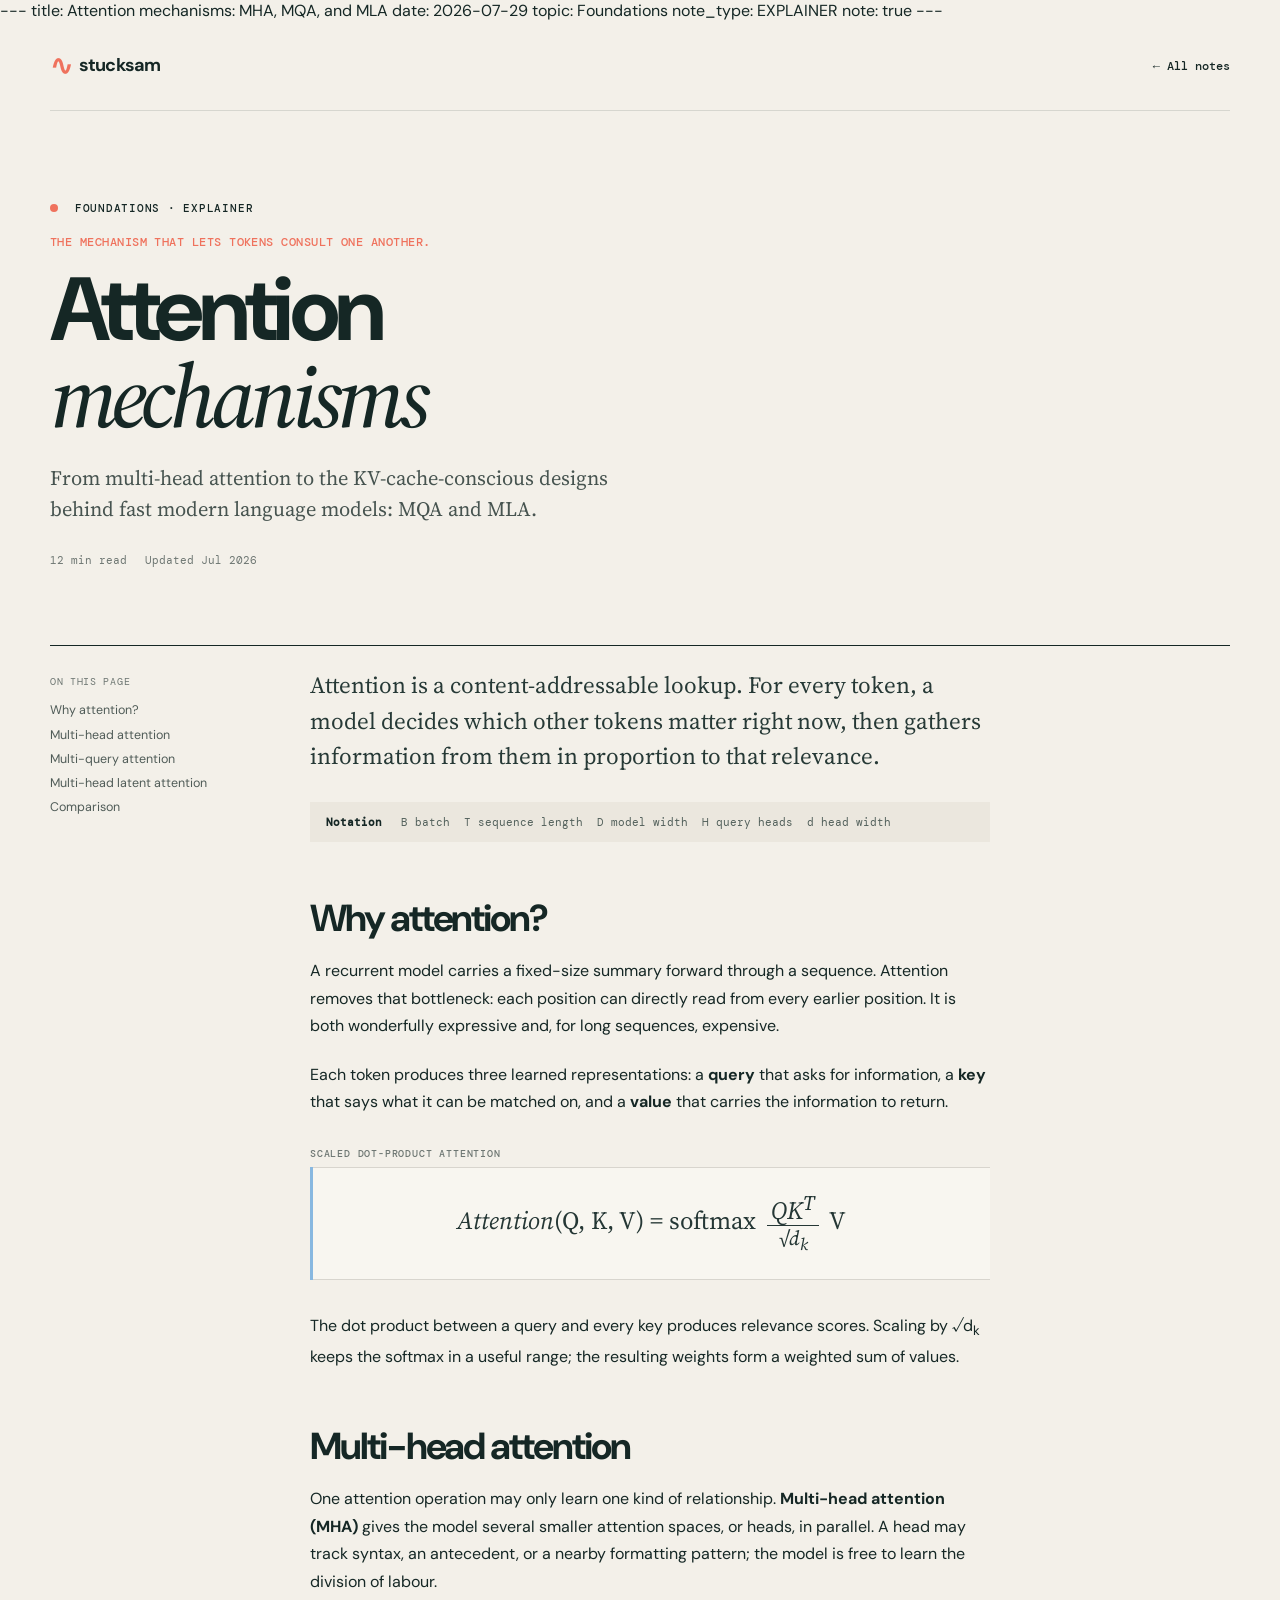
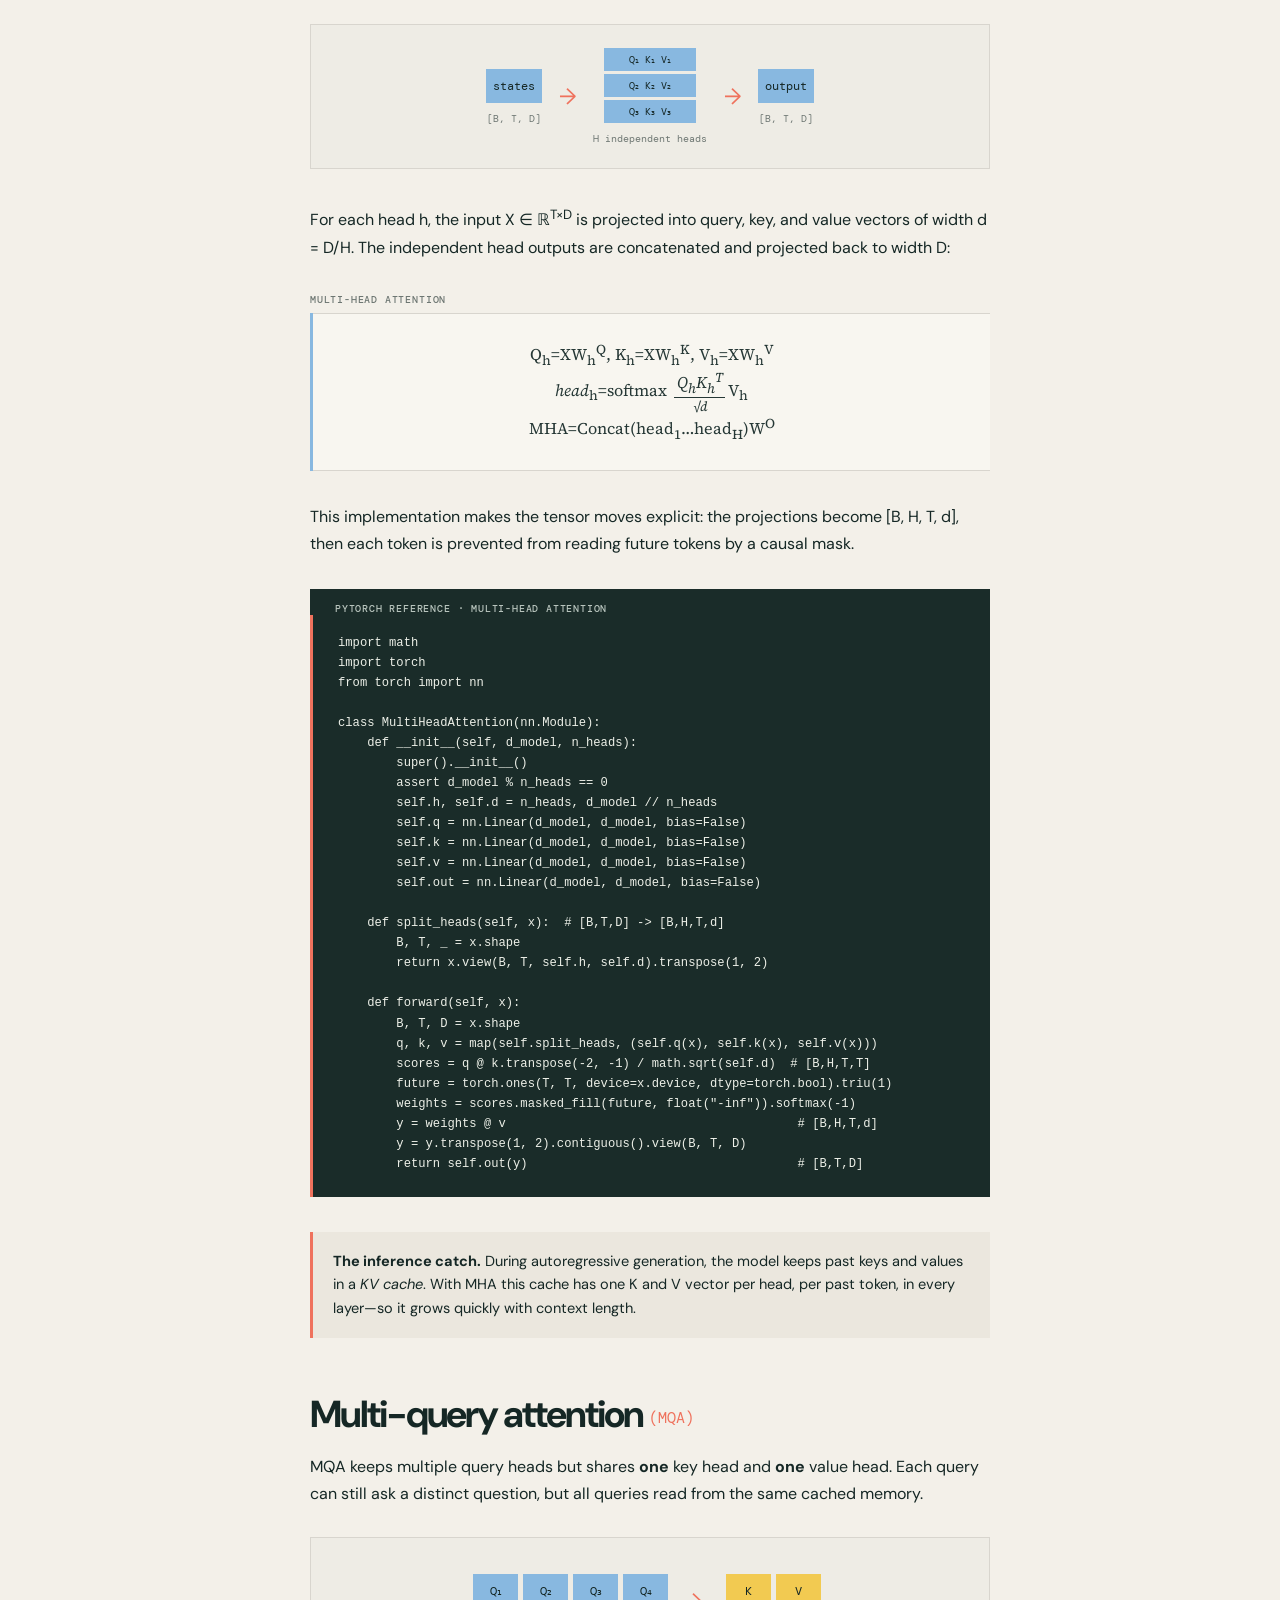
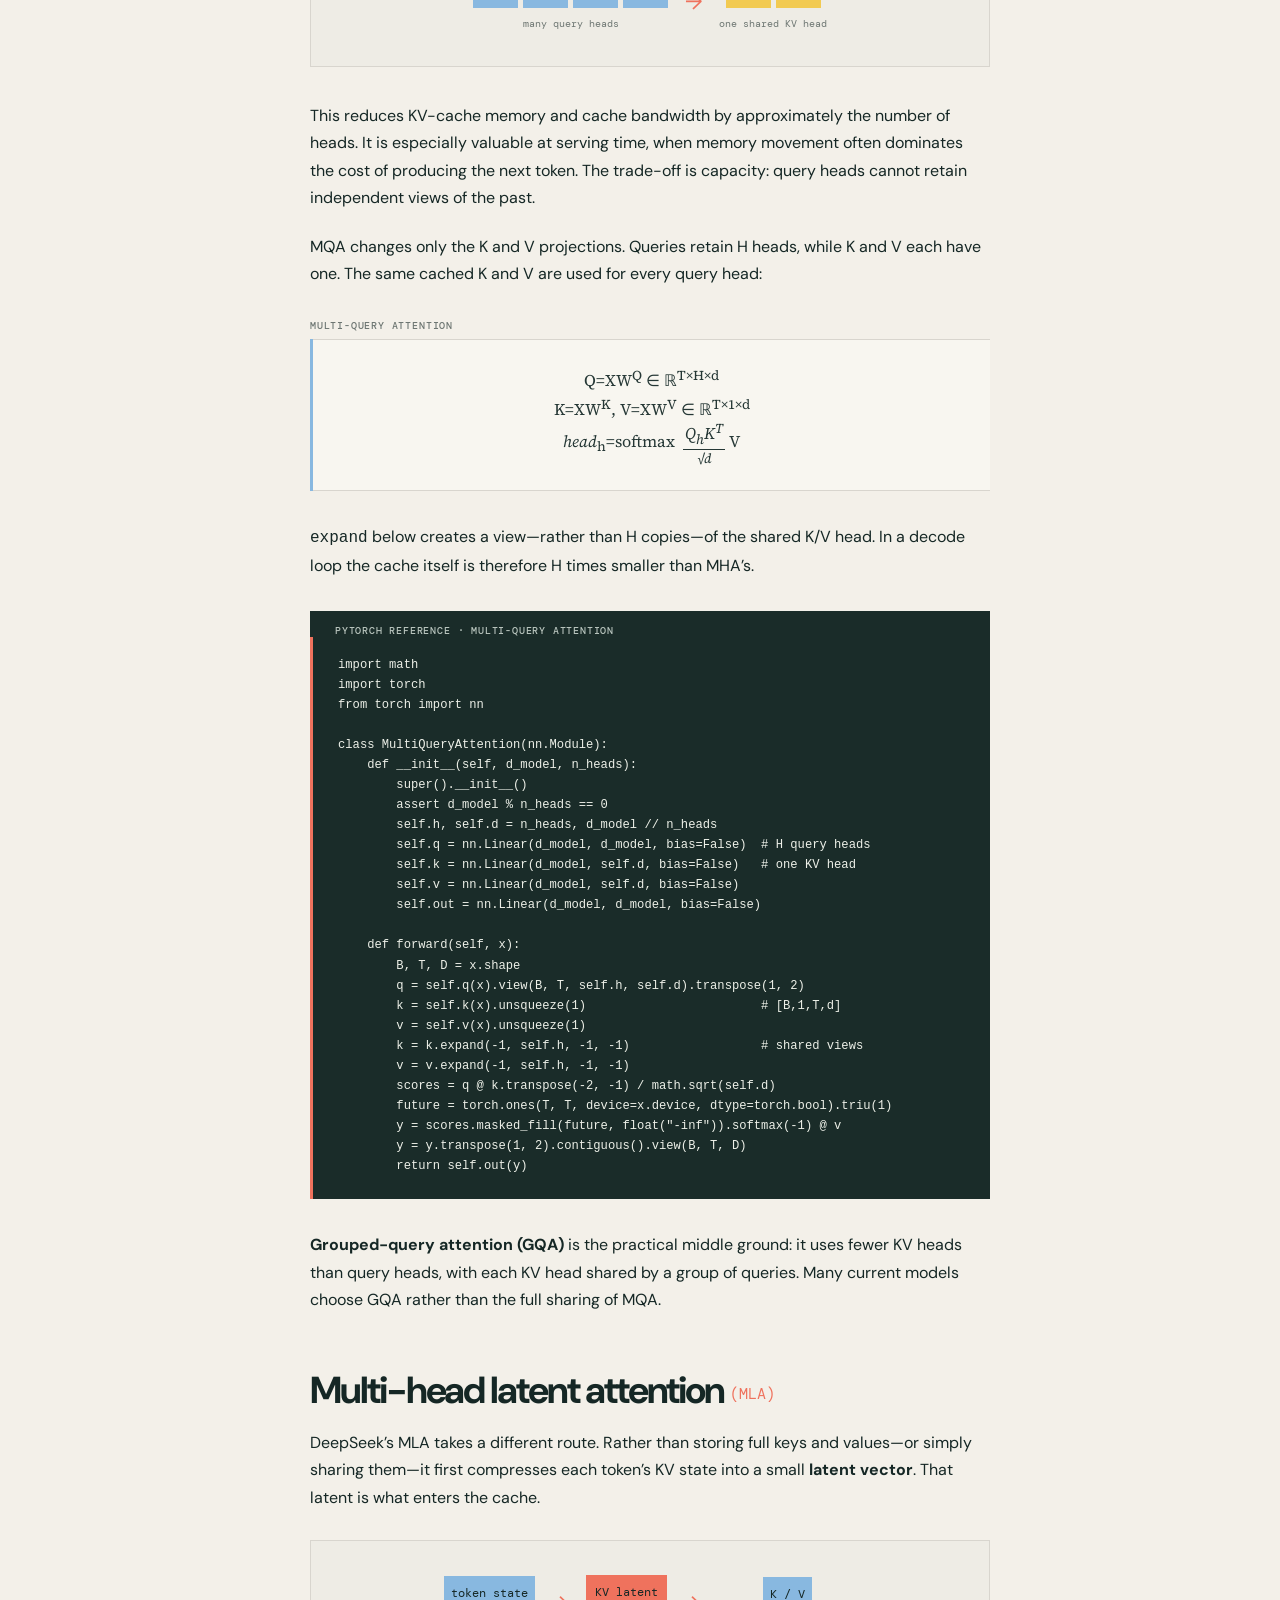
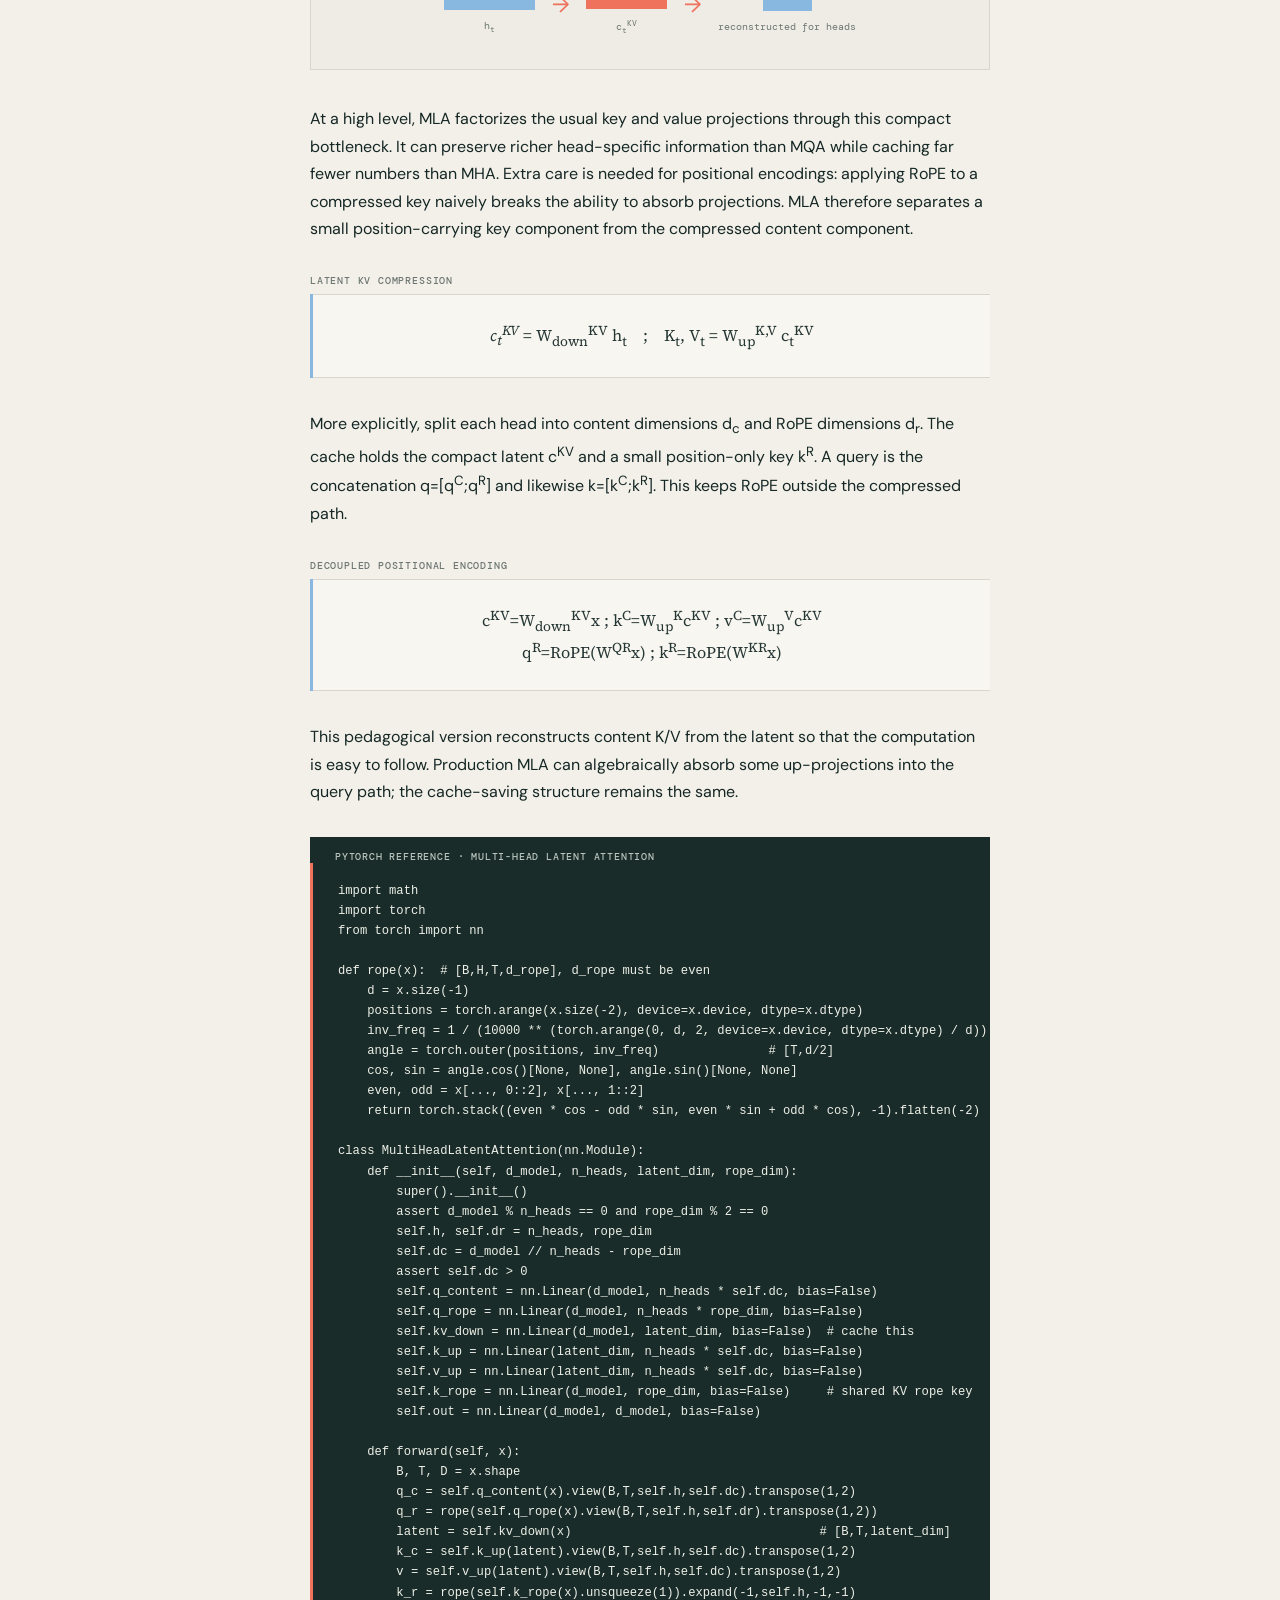
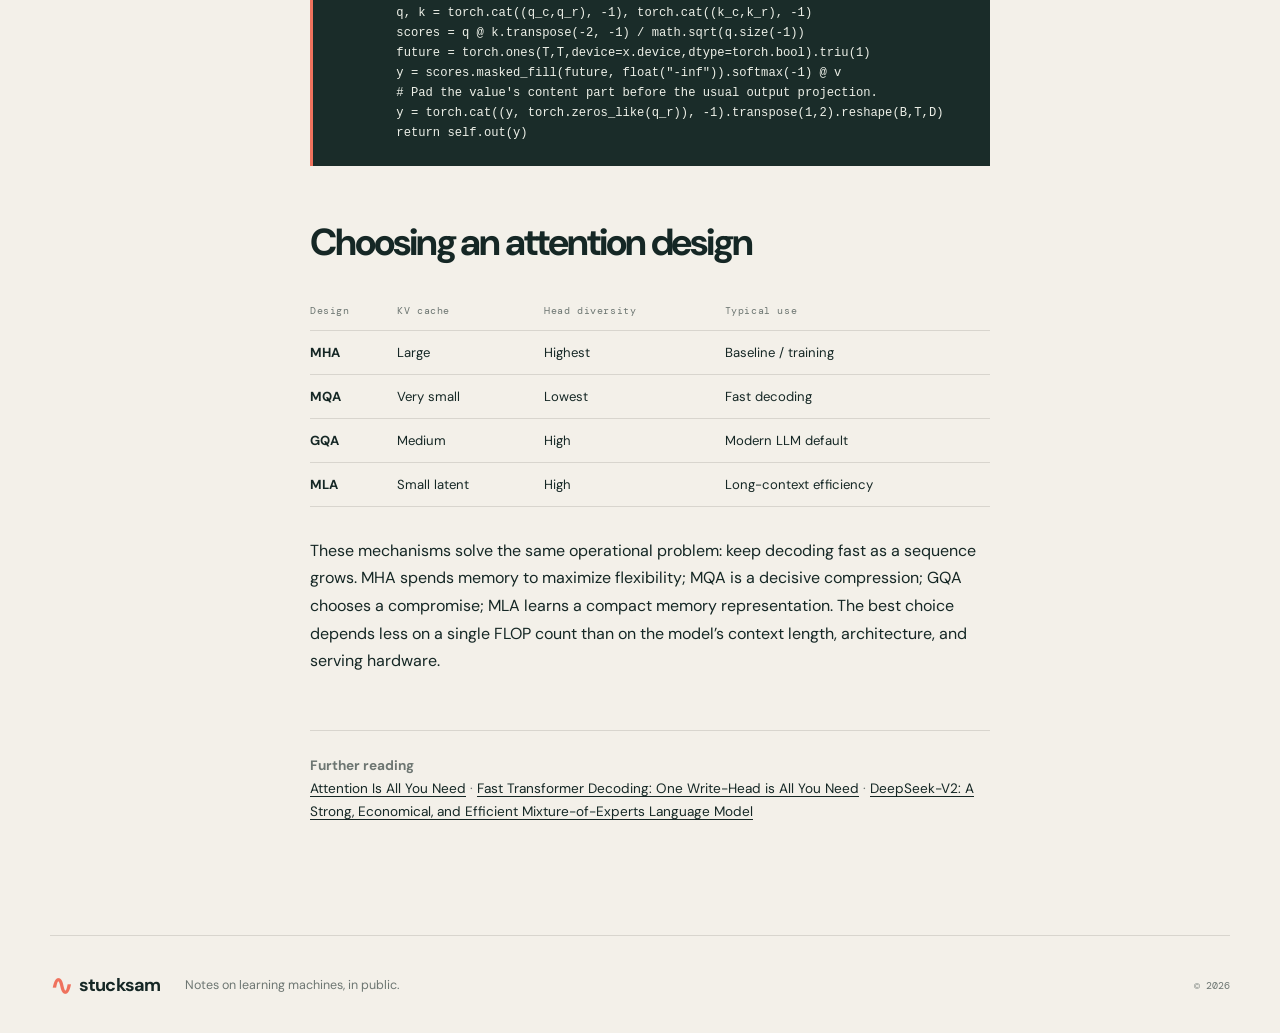
==== attention/index.html @ 23836c63 "feat: implement Jekyll syntax for topic pages" ====
---
title: Attention mechanisms: MHA, MQA, and MLA
date: 2026-07-29
topic: Foundations
note_type: EXPLAINER
note: true
---
<!doctype html>
<html lang="en">
<head>
    <meta charset="UTF-8"/>
    <meta name="viewport" content="width=device-width, initial-scale=1.0"/>
    <meta name="description" content="A practical guide to multi-head, multi-query, and multi-head latent attention."/>
    <title>Attention mechanisms — stucksam</title>
    <link rel="preconnect" href="https://fonts.googleapis.com"/>
    <link rel="preconnect" href="https://fonts.gstatic.com" crossorigin/>
    <link href="https://fonts.googleapis.com/css2?family=DM+Mono:wght@400;500&family=DM+Sans:opsz,wght@9..40,400;9..40,500;9..40,600;9..40,700&family=Source+Serif+4:opsz,wght@8..60,500;8..60,600&display=swap"
          rel="stylesheet"/>
    <link rel="stylesheet" href="../styles.css"/>
    <link rel="stylesheet" href="article.css"/>
</head>
<body>
<header class="site-header article-header">
    <a class="wordmark" href="../" aria-label="stucksam home"><span class="mark">∿</span> stucksam</a>
    <a class="back-link" href="../">← All notes</a>
</header>
<main class="article">
    <article>
        <header class="article-hero">
            <p class="eyebrow"><span></span> Foundations · explainer</p>
            <p class="article-kicker">The mechanism that lets tokens consult one another.</p>
            <h1>Attention<br/><em>mechanisms</em></h1>
            <p class="article-dek">From multi-head attention to the KV-cache-conscious designs behind fast modern
                language models: MQA and MLA.</p>
            <div class="article-meta"><span>12 min read</span><span>Updated Jul 2026</span></div>
        </header>

        <div class="article-layout">
            <aside class="toc" aria-label="Table of contents">
                <p>ON THIS PAGE</p>
                <a href="#why">Why attention?</a>
                <a href="#mha">Multi-head attention</a>
                <a href="#mqa">Multi-query attention</a>
                <a href="#mla">Multi-head latent attention</a>
                <a href="#compare">Comparison</a>
            </aside>

            <div class="prose">
                <p class="lead">Attention is a content-addressable lookup. For every token, a model decides which other
                    tokens matter right now, then gathers information from them in proportion to that relevance.</p>
                <div class="shape-key"><strong>Notation</strong><span>B batch</span><span>T sequence length</span><span>D model width</span><span>H query heads</span><span>d head width</span>
                </div>

                <h2 id="why">Why attention?</h2>
                <p>A recurrent model carries a fixed-size summary forward through a sequence. Attention removes that
                    bottleneck: each position can directly read from every earlier position. It is both wonderfully
                    expressive and, for long sequences, expensive.</p>
                <p>Each token produces three learned representations: a <strong>query</strong> that asks for
                    information, a <strong>key</strong> that says what it can be matched on, and a
                    <strong>value</strong> that carries the information to return.</p>
                <p class="math-label">SCALED DOT-PRODUCT ATTENTION</p>
                <div class="equation" aria-label="Scaled dot-product attention equation">
                    <span>Attention</span>(Q, K, V) = softmax <span class="fraction"><span
                        class="numerator">QK<sup>T</sup></span><span class="denominator">√d<sub>k</sub></span></span> V
                </div>
                <p>The dot product between a query and every key produces relevance scores. Scaling by √d<sub>k</sub>
                    keeps the softmax in a useful range; the resulting weights form a weighted sum of values.</p>

                <h2 id="mha">Multi-head attention</h2>
                <p>One attention operation may only learn one kind of relationship. <strong>Multi-head attention
                    (MHA)</strong> gives the model several smaller attention spaces, or heads, in parallel. A head may
                    track syntax, an antecedent, or a nearby formatting pattern; the model is free to learn the division
                    of labour.</p>
                <div class="mechanism mha">
                    <div class="diagram-node"><b>states</b><small>[B, T, D]</small></div>
                    <i>→</i>
                    <div class="diagram-node"><span
                            class="head-stack"><b>Q₁ K₁ V₁</b><b>Q₂ K₂ V₂</b><b>Q₃ K₃ V₃</b></span><small>H independent
                        heads</small></div>
                    <i>→</i>
                    <div class="diagram-node"><b>output</b><small>[B, T, D]</small></div>
                </div>
                <p>For each head h, the input X ∈ ℝ<sup>T×D</sup> is projected into query, key, and value vectors of
                    width d = D/H. The independent head outputs are concatenated and projected back to width D:</p>
                <p class="math-label">MULTI-HEAD ATTENTION</p>
                <div class="equation compact-equation">Q<sub>h</sub>=XW<sub>h</sub><sup>Q</sup>,
                    K<sub>h</sub>=XW<sub>h</sub><sup>K</sup>,
                    V<sub>h</sub>=XW<sub>h</sub><sup>V</sup><br><span>head</span><sub>h</sub>=softmax <span
                            class="fraction"><span class="numerator">Q<sub>h</sub>K<sub>h</sub><sup>T</sup></span><span
                            class="denominator">√d</span></span>V<sub>h</sub><br>MHA=Concat(head<sub>1</sub>…head<sub>H</sub>)W<sup>O</sup>
                </div>
                <p>This implementation makes the tensor moves explicit: the projections become [B, H, T, d], then each
                    token is prevented from reading future tokens by a causal mask.</p>
                <p class="code-label">PYTORCH REFERENCE · MULTI-HEAD ATTENTION</p>
                <pre><code>import math
import torch
from torch import nn

class MultiHeadAttention(nn.Module):
    def __init__(self, d_model, n_heads):
        super().__init__()
        assert d_model % n_heads == 0
        self.h, self.d = n_heads, d_model // n_heads
        self.q = nn.Linear(d_model, d_model, bias=False)
        self.k = nn.Linear(d_model, d_model, bias=False)
        self.v = nn.Linear(d_model, d_model, bias=False)
        self.out = nn.Linear(d_model, d_model, bias=False)

    def split_heads(self, x):  # [B,T,D] -> [B,H,T,d]
        B, T, _ = x.shape
        return x.view(B, T, self.h, self.d).transpose(1, 2)

    def forward(self, x):
        B, T, D = x.shape
        q, k, v = map(self.split_heads, (self.q(x), self.k(x), self.v(x)))
        scores = q @ k.transpose(-2, -1) / math.sqrt(self.d)  # [B,H,T,T]
        future = torch.ones(T, T, device=x.device, dtype=torch.bool).triu(1)
        weights = scores.masked_fill(future, float("-inf")).softmax(-1)
        y = weights @ v                                        # [B,H,T,d]
        y = y.transpose(1, 2).contiguous().view(B, T, D)
        return self.out(y)                                     # [B,T,D]</code></pre>
                <div class="callout"><strong>The inference catch.</strong> During autoregressive generation, the model
                    keeps past keys and values in a <em>KV cache</em>. With MHA this cache has one K and V vector per
                    head, per past token, in every layer—so it grows quickly with context length.
                </div>
                <p></p>

                <h2 id="mqa">Multi-query attention <span>(MQA)</span></h2>
                <p>MQA keeps multiple query heads but shares <strong>one</strong> key head and <strong>one</strong>
                    value head. Each query can still ask a distinct question, but all queries read from the same cached
                    memory.</p>
                <div class="mechanism mqa">
                    <div class="diagram-node"><span class="head-row"><b>Q₁</b><b>Q₂</b><b>Q₃</b><b>Q₄</b></span><small>many
                        query heads</small></div>
                    <i>→</i>
                    <div class="diagram-node"><span class="head-row"><b class="shared">K</b><b
                            class="shared">V</b></span><small>one shared KV head</small></div>
                </div>
                <p>This reduces KV-cache memory and cache bandwidth by approximately the number of heads. It is
                    especially valuable at serving time, when memory movement often dominates the cost of producing the
                    next token. The trade-off is capacity: query heads cannot retain independent views of the past.</p>
                <p>MQA changes only the K and V projections. Queries retain H heads, while K and V each have one. The
                    same cached K and V are used for every query head:</p>
                <p class="math-label">MULTI-QUERY ATTENTION</p>
                <div class="equation compact-equation">Q=XW<sup>Q</sup> ∈ ℝ<sup>T×H×d</sup><br>K=XW<sup>K</sup>,
                    V=XW<sup>V</sup> ∈ ℝ<sup>T×1×d</sup><br><span>head</span><sub>h</sub>=softmax <span
                            class="fraction"><span class="numerator">Q<sub>h</sub>K<sup>T</sup></span><span
                            class="denominator">√d</span></span>V
                </div>
                <p><code>expand</code> below creates a view—rather than H copies—of the shared K/V head. In a decode
                    loop the cache itself is therefore H times smaller than MHA’s.</p>
                <p class="code-label">PYTORCH REFERENCE · MULTI-QUERY ATTENTION</p>
                <pre><code>import math
import torch
from torch import nn

class MultiQueryAttention(nn.Module):
    def __init__(self, d_model, n_heads):
        super().__init__()
        assert d_model % n_heads == 0
        self.h, self.d = n_heads, d_model // n_heads
        self.q = nn.Linear(d_model, d_model, bias=False)  # H query heads
        self.k = nn.Linear(d_model, self.d, bias=False)   # one KV head
        self.v = nn.Linear(d_model, self.d, bias=False)
        self.out = nn.Linear(d_model, d_model, bias=False)

    def forward(self, x):
        B, T, D = x.shape
        q = self.q(x).view(B, T, self.h, self.d).transpose(1, 2)
        k = self.k(x).unsqueeze(1)                        # [B,1,T,d]
        v = self.v(x).unsqueeze(1)
        k = k.expand(-1, self.h, -1, -1)                  # shared views
        v = v.expand(-1, self.h, -1, -1)
        scores = q @ k.transpose(-2, -1) / math.sqrt(self.d)
        future = torch.ones(T, T, device=x.device, dtype=torch.bool).triu(1)
        y = scores.masked_fill(future, float("-inf")).softmax(-1) @ v
        y = y.transpose(1, 2).contiguous().view(B, T, D)
        return self.out(y)</code></pre>
                <p><strong>Grouped-query attention (GQA)</strong> is the practical middle ground: it uses fewer KV heads
                    than query heads, with each KV head shared by a group of queries. Many current models choose GQA
                    rather than the full sharing of MQA.</p>

                <h2 id="mla">Multi-head latent attention <span>(MLA)</span></h2>
                <p>DeepSeek’s MLA takes a different route. Rather than storing full keys and values—or simply sharing
                    them—it first compresses each token’s KV state into a small <strong>latent vector</strong>. That
                    latent is what enters the cache.</p>
                <div class="mechanism mla">
                    <div class="diagram-node"><b>token state</b><small>h<sub>t</sub></small></div>
                    <i>→</i>
                    <div class="diagram-node"><b class="latent">KV latent</b><small>c<sub>t</sub><sup>KV</sup></small>
                    </div>
                    <i>→</i>
                    <div class="diagram-node"><b>K / V</b><small>reconstructed for heads</small></div>
                </div>
                <p>At a high level, MLA factorizes the usual key and value projections through this compact bottleneck.
                    It can preserve richer head-specific information than MQA while caching far fewer numbers than MHA.
                    Extra care is needed for positional encodings: applying RoPE to a compressed key naively breaks the
                    ability to absorb projections. MLA therefore separates a small position-carrying key component from
                    the compressed content component.</p>
                <p class="math-label">LATENT KV COMPRESSION</p>
                <div class="equation compact-equation"><span>c<sub>t</sub><sup>KV</sup></span> =
                    W<sub>down</sub><sup>KV</sup> h<sub>t</sub> &nbsp;&nbsp; ; &nbsp;&nbsp; K<sub>t</sub>, V<sub>t</sub>
                    = W<sub>up</sub><sup>K,V</sup> c<sub>t</sub><sup>KV</sup></div>
                <p>More explicitly, split each head into content dimensions d<sub>c</sub> and RoPE dimensions
                    d<sub>r</sub>. The cache holds the compact latent c<sup>KV</sup> and a small position-only key
                    k<sup>R</sup>. A query is the concatenation q=[q<sup>C</sup>;q<sup>R</sup>] and likewise
                    k=[k<sup>C</sup>;k<sup>R</sup>]. This keeps RoPE outside the compressed path.</p>
                <p class="math-label">DECOUPLED POSITIONAL ENCODING</p>
                <div class="equation compact-equation">c<sup>KV</sup>=W<sub>down</sub><sup>KV</sup>x ;
                    k<sup>C</sup>=W<sub>up</sub><sup>K</sup>c<sup>KV</sup> ;
                    v<sup>C</sup>=W<sub>up</sub><sup>V</sup>c<sup>KV</sup><br>q<sup>R</sup>=RoPE(W<sup>QR</sup>x) ;
                    k<sup>R</sup>=RoPE(W<sup>KR</sup>x)
                </div>
                <p>This pedagogical version reconstructs content K/V from the latent so that the computation is easy to
                    follow. Production MLA can algebraically absorb some up-projections into the query path; the
                    cache-saving structure remains the same.</p>
                <p class="code-label">PYTORCH REFERENCE · MULTI-HEAD LATENT ATTENTION</p>
                <pre><code>import math
import torch
from torch import nn

def rope(x):  # [B,H,T,d_rope], d_rope must be even
    d = x.size(-1)
    positions = torch.arange(x.size(-2), device=x.device, dtype=x.dtype)
    inv_freq = 1 / (10000 ** (torch.arange(0, d, 2, device=x.device, dtype=x.dtype) / d))
    angle = torch.outer(positions, inv_freq)               # [T,d/2]
    cos, sin = angle.cos()[None, None], angle.sin()[None, None]
    even, odd = x[..., 0::2], x[..., 1::2]
    return torch.stack((even * cos - odd * sin, even * sin + odd * cos), -1).flatten(-2)

class MultiHeadLatentAttention(nn.Module):
    def __init__(self, d_model, n_heads, latent_dim, rope_dim):
        super().__init__()
        assert d_model % n_heads == 0 and rope_dim % 2 == 0
        self.h, self.dr = n_heads, rope_dim
        self.dc = d_model // n_heads - rope_dim
        assert self.dc > 0
        self.q_content = nn.Linear(d_model, n_heads * self.dc, bias=False)
        self.q_rope = nn.Linear(d_model, n_heads * rope_dim, bias=False)
        self.kv_down = nn.Linear(d_model, latent_dim, bias=False)  # cache this
        self.k_up = nn.Linear(latent_dim, n_heads * self.dc, bias=False)
        self.v_up = nn.Linear(latent_dim, n_heads * self.dc, bias=False)
        self.k_rope = nn.Linear(d_model, rope_dim, bias=False)     # shared KV rope key
        self.out = nn.Linear(d_model, d_model, bias=False)

    def forward(self, x):
        B, T, D = x.shape
        q_c = self.q_content(x).view(B,T,self.h,self.dc).transpose(1,2)
        q_r = rope(self.q_rope(x).view(B,T,self.h,self.dr).transpose(1,2))
        latent = self.kv_down(x)                                  # [B,T,latent_dim]
        k_c = self.k_up(latent).view(B,T,self.h,self.dc).transpose(1,2)
        v = self.v_up(latent).view(B,T,self.h,self.dc).transpose(1,2)
        k_r = rope(self.k_rope(x).unsqueeze(1)).expand(-1,self.h,-1,-1)
        q, k = torch.cat((q_c,q_r), -1), torch.cat((k_c,k_r), -1)
        scores = q @ k.transpose(-2, -1) / math.sqrt(q.size(-1))
        future = torch.ones(T,T,device=x.device,dtype=torch.bool).triu(1)
        y = scores.masked_fill(future, float("-inf")).softmax(-1) @ v
        # Pad the value's content part before the usual output projection.
        y = torch.cat((y, torch.zeros_like(q_r)), -1).transpose(1,2).reshape(B,T,D)
        return self.out(y)</code></pre>

                <h2 id="compare">Choosing an attention design</h2>
                <div class="compare-wrap">
                    <table>
                        <thead>
                        <tr>
                            <th>Design</th>
                            <th>KV cache</th>
                            <th>Head diversity</th>
                            <th>Typical use</th>
                        </tr>
                        </thead>
                        <tbody>
                        <tr>
                            <td><strong>MHA</strong></td>
                            <td>Large</td>
                            <td>Highest</td>
                            <td>Baseline / training</td>
                        </tr>
                        <tr>
                            <td><strong>MQA</strong></td>
                            <td>Very small</td>
                            <td>Lowest</td>
                            <td>Fast decoding</td>
                        </tr>
                        <tr>
                            <td><strong>GQA</strong></td>
                            <td>Medium</td>
                            <td>High</td>
                            <td>Modern LLM default</td>
                        </tr>
                        <tr>
                            <td><strong>MLA</strong></td>
                            <td>Small latent</td>
                            <td>High</td>
                            <td>Long-context efficiency</td>
                        </tr>
                        </tbody>
                    </table>
                </div>
                <p>These mechanisms solve the same operational problem: keep decoding fast as a sequence grows. MHA
                    spends memory to maximize flexibility; MQA is a decisive compression; GQA chooses a compromise; MLA
                    learns a compact memory representation. The best choice depends less on a single FLOP count than on
                    the model’s context length, architecture, and serving hardware.</p>

                <hr/>
                <p class="sources"><strong>Further reading</strong><br/><a href="https://arxiv.org/abs/1706.03762">Attention
                    Is All You Need</a> · <a href="https://arxiv.org/abs/1911.02150">Fast Transformer Decoding: One
                    Write-Head is All You Need</a> · <a href="https://arxiv.org/abs/2405.04434">DeepSeek-V2: A Strong,
                    Economical, and Efficient Mixture-of-Experts Language Model</a></p>
            </div>
        </div>
    </article>
</main>
<footer><a class="wordmark" href="../"><span class="mark">∿</span> stucksam</a>
    <p>Notes on learning machines, in public.</p><span>© 2026</span></footer>
</body>
</html>
---- styles.css ----
:root {
    --ink: #152725;
    --paper: #f3f0e9;
    --muted: #6d7672;
    --line: #d8d5ce;
    --coral: #ef725d;
    --blue: #88b8e0;
    --yellow: #f2ca51;
}

* {
    box-sizing: border-box;
}

html {
    scroll-behavior: smooth;
}

body {
    margin: 0;
    color: var(--ink);
    background: var(--paper);
    font-family: "DM Sans", Arial, sans-serif;
}

.grid-glow {
    position: absolute;
    z-index: -1;
    top: 0;
    left: 0;
    width: 100%;
    height: 590px;
    opacity: .48;
    background: radial-gradient(circle at 80% 18%, rgba(136, 184, 224, .43), transparent 21rem), radial-gradient(circle at 13% 15%, rgba(242, 202, 81, .36), transparent 17rem), linear-gradient(rgba(21, 39, 37, .045) 1px, transparent 1px), linear-gradient(90deg, rgba(21, 39, 37, .045) 1px, transparent 1px);
    background-size: auto, auto, 42px 42px, 42px 42px;
    mask-image: linear-gradient(to bottom, #000 30%, transparent 92%);
}

.site-header, main, footer {
    width: min(1180px, calc(100% - 48px));
    margin: auto;
}

.site-header {
    height: 90px;
    display: flex;
    align-items: center;
    justify-content: space-between;
    border-bottom: 1px solid rgba(21, 39, 37, .13);
}

.wordmark {
    text-decoration: none;
    color: var(--ink);
    font-weight: 700;
    letter-spacing: -.05em;
    font-size: 1.13rem;
}

.mark {
    color: var(--coral);
    font-size: 1.7rem;
    vertical-align: -.13em;
    margin-right: 4px;
}

nav {
    display: flex;
    gap: 28px;
    margin-left: 95px;
}

nav a, .github-link {
    text-decoration: none;
    color: var(--ink);
    font-size: .85rem;
    font-weight: 500;
}

nav a:hover, .github-link:hover {
    color: var(--coral);
}

.github-link span {
    color: var(--coral);
    margin-left: 3px;
}

.hero {
    min-height: 504px;
    padding: 91px 0 40px;
    position: relative;
}

.eyebrow {
    text-transform: uppercase;
    font-family: "DM Mono", monospace;
    letter-spacing: .07em;
    font-size: .68rem;
    font-weight: 500;
    margin: 0 0 20px;
}

.eyebrow span {
    display: inline-block;
    height: 8px;
    width: 8px;
    border-radius: 50%;
    background: var(--coral);
    margin-right: 9px;
}

h1, h2, h3, p {
    margin-top: 0;
}

h1, h2, h3 {
    letter-spacing: -.055em;
    line-height: .96;
}

h1 {
    font-size: clamp(3.5rem, 7vw, 6.5rem);
    margin-bottom: 26px;
    max-width: 850px;
}

h1 em, h2 em {
    font-family: "Source Serif 4", serif;
    font-weight: 500;
    letter-spacing: -.065em;
}

.intro {
    max-width: 490px;
    font-size: 1.1rem;
    line-height: 1.55;
    color: #4d5954;
}

.hero-actions {
    display: flex;
    gap: 22px;
    align-items: center;
    margin-top: 30px;
}

.button {
    text-decoration: none;
    font-size: .86rem;
    font-weight: 600;
}

.primary {
    background: var(--ink);
    color: white;
    padding: 14px 18px;
}

.primary span {
    margin-left: 22px;
    color: var(--yellow);
}

.quiet {
    color: var(--ink);
}

.quiet span, .heading-row a span {
    color: var(--coral);
    margin-left: 8px;
}

.hero-index {
    position: absolute;
    right: 0;
    bottom: 36px;
    display: flex;
    gap: 20px;
    color: #6c746f;
    font-family: "DM Mono", monospace;
    font-size: .65rem;
}

.topic-section {
    padding: 93px 0 104px;
}

.section-heading {
    display: grid;
    grid-template-columns:1fr 1.5fr;
    column-gap: 40px;
    align-items: end;
    margin-bottom: 38px;
}

.section-heading .eyebrow {
    align-self: start;
}

.section-heading h2 {
    font-size: clamp(2.35rem, 4vw, 4rem);
    margin: 0 0 13px;
}

.section-heading > p:last-child {
    grid-column: 2;
    max-width: 380px;
    color: var(--muted);
    line-height: 1.5;
    margin: 0;
}

.topic-grid {
    display: grid;
    grid-template-columns:repeat(4, 1fr);
    gap: 13px;
}

.topic-card {
    min-height: 330px;
    padding: 20px;
    display: flex;
    flex-direction: column;
    color: var(--ink);
    text-decoration: none;
    transition: transform .2s ease, box-shadow .2s ease;
}

.topic-card:hover {
    transform: translateY(-6px);
    box-shadow: 7px 8px 0 rgba(21, 39, 37, .15);
}

.coral {
    background: var(--coral)
}

.blue {
    background: var(--blue)
}

.yellow {
    background: var(--yellow)
}

.dark {
    background: var(--ink);
    color: #f8f3eb
}

.card-number, .tags {
    font: .64rem "DM Mono", monospace;
    letter-spacing: .05em;
}

.card-arrow {
    align-self: end;
    font-size: 1.4rem;
    margin-top: -18px;
}

.topic-card h3 {
    font-size: 2.1rem;
    margin: auto 0 15px;
}

.topic-card p {
    line-height: 1.43;
    font-size: .87rem;
    margin: 0 0 18px;
}

.tags {
    display: flex;
    gap: 6px;
    flex-wrap: wrap;
}

.tags span {
    border: 1px solid currentColor;
    padding: 4px 6px;
}

.recent-section {
    padding: 77px 0 103px;
    border-top: 1px solid var(--line);
}

.section-heading.compact {
    display: block;
    margin-bottom: 28px;
}

.heading-row {
    display: flex;
    justify-content: space-between;
    align-items: baseline;
}

.heading-row a {
    color: var(--ink);
    text-decoration: none;
    font-size: .85rem;
    font-weight: 600;
}

.note-list {
    border-top: 1px solid var(--ink);
}

.note {
    color: var(--ink);
    text-decoration: none;
    min-height: 70px;
    display: grid;
    grid-template-columns:110px 1fr 115px 65px 20px;
    align-items: center;
    gap: 12px;
    border-bottom: 1px solid var(--line);
    transition: padding .18s ease, background .18s ease;
}

.note:hover {
    background: #eae6de;
    padding-left: 12px;
}

.note-type, .note-topic, time {
    font-family: "DM Mono", monospace;
    font-size: .65rem;
}

.note-type {
    color: var(--coral);
}

.note-title {
    font-size: 1.04rem;
    font-weight: 600;
    letter-spacing: -.025em;
}

.note-topic, time {
    color: var(--muted);
}

.note-arrow {
    font-size: 1.2rem;
}

.reading-section {
    background: var(--ink);
    color: #f8f4ec;
    margin-bottom: 84px;
    padding: 70px;
    display: grid;
    grid-template-columns:1.2fr 1fr;
    gap: 80px;
}

.reading-section .eyebrow span {
    background: var(--yellow);
}

.reading-section h2 {
    font-size: clamp(2.4rem, 4vw, 4rem);
    margin: 0;
}

.reading-copy {
    align-self: end;
    color: #ccd2ce;
    max-width: 380px;
    margin: 0;
    line-height: 1.6;
    font-size: 1.04rem;
}

footer {
    border-top: 1px solid var(--line);
    min-height: 100px;
    display: flex;
    align-items: center;
    gap: 25px;
    font-size: .78rem;
    color: var(--muted);
}

footer p {
    margin: 0;
}

footer > span {
    margin-left: auto;
    font-family: "DM Mono", monospace;
    font-size: .65rem;
}

@media (max-width: 820px) {
    .site-header {
        height: 72px;
    }

    nav {
        display: none;
    }

    .hero {
        padding-top: 70px;
        min-height: 500px;
    }

    .hero-index {
        position: static;
        margin-top: 65px;
        flex-wrap: wrap;
    }

    .section-heading {
        display: block;
    }

    .topic-grid {
        grid-template-columns:repeat(2, 1fr);
    }

    .topic-card {
        min-height: 280px;
    }

    .note {
        grid-template-columns:88px 1fr 75px 18px;
    }

    .note-topic {
        display: none;
    }

    .reading-section {
        padding: 45px 35px;
        gap: 35px;
    }
}

@media (max-width: 530px) {
    .site-header, main, footer {
        width: min(100% - 32px, 1180px);
    }

    .hero {
        min-height: 490px;
    }

    .hero-index {
        gap: 12px;
    }

    .topic-grid {
        grid-template-columns:1fr;
    }

    .topic-card {
        min-height: 245px;
    }

    .note {
        grid-template-columns:76px 1fr 18px;
        gap: 8px;
        padding: 13px 0;
    }

    .note time {
        display: none;
    }

    .note-title {
        font-size: .95rem;
    }

    .reading-section {
        margin-bottom: 50px;
        padding: 38px 25px;
        grid-template-columns:1fr;
    }

    .reading-copy {
        font-size: .96rem;
    }

    footer {
        gap: 12px;
    }

    footer p {
        display: none;
    }
}
---- attention/article.css ----
.article, .article-header {
    width: min(1180px, calc(100% - 48px));
}

.back-link {
    color: var(--ink);
    text-decoration: none;
    font: 500 .75rem "DM Mono", monospace;
}

.back-link:hover {
    color: var(--coral);
}

.article-hero {
    padding: 90px 0 78px;
    max-width: 840px;
}

.article-kicker {
    color: var(--coral);
    font: 500 .72rem "DM Mono", monospace;
    letter-spacing: .04em;
    text-transform: uppercase;
    margin-bottom: 17px;
}

.article-hero h1 {
    margin-bottom: 24px;
}

.article-dek {
    max-width: 620px;
    font: 1.28rem/1.5 "Source Serif 4", serif;
    color: #475450;
}

.article-meta {
    display: flex;
    gap: 18px;
    margin-top: 29px;
    color: var(--muted);
    font: .67rem "DM Mono", monospace;
}

.article-layout {
    display: grid;
    grid-template-columns:190px minmax(0, 680px);
    gap: 70px;
    border-top: 1px solid var(--ink);
    padding-top: 29px;
    padding-bottom: 90px;
}

.toc {
    position: sticky;
    top: 24px;
    height: max-content;
}

.toc p {
    color: var(--muted);
    font: .61rem "DM Mono", monospace;
    letter-spacing: .07em;
    margin-bottom: 13px;
}

.toc a {
    display: block;
    color: #4f5b57;
    font-size: .78rem;
    line-height: 1.45;
    text-decoration: none;
    margin: 6px 0;
}

.toc a:hover {
    color: var(--coral);
}

.prose {
    font-size: 1rem;
    line-height: 1.72;
}

.prose .lead {
    font: 1.45rem/1.52 "Source Serif 4", serif;
    margin-top: -7px;
    margin-bottom: 28px;
    color: #263936;
}

.prose h2 {
    font-size: 2.35rem;
    margin: 59px 0 20px;
}

.prose h2 span {
    font: 400 .95rem "DM Mono", monospace;
    letter-spacing: 0;
    color: var(--coral);
    vertical-align: middle;
}

.prose strong {
    font-weight: 700;
}

.prose p {
    margin-bottom: 21px;
}

.shape-key {
    display: flex;
    flex-wrap: wrap;
    gap: 7px 14px;
    align-items: center;
    background: #ebe7de;
    padding: 13px 16px;
    margin: 0 0 45px;
    font: .67rem "DM Mono", monospace;
    color: #52605b;
}

.shape-key strong {
    color: var(--ink);
    margin-right: 5px;
}

.math-label, .code-label {
    margin: 31px 0 0 !important;
    font: 500 .63rem "DM Mono", monospace;
    letter-spacing: .08em;
    color: var(--muted);
}

.code-label {
    color: #b8c4bd;
    background: #1a2c29;
    padding: 13px 25px 0;
}

.equation {
    background: #f8f6f0;
    border-left: 3px solid var(--blue);
    box-shadow: inset 0 1px var(--line), inset 0 -1px var(--line);
    padding: 26px 18px;
    margin: 7px 0 32px;
    text-align: center;
    font: 1.55rem/1.55 "Source Serif 4", serif;
    color: #253735;
}

.equation > span {
    font-style: italic;
}

.compact-equation {
    font-size: 1.02rem;
}

.fraction {
    display: inline-grid;
    grid-template-rows:auto auto;
    vertical-align: middle;
    margin: 0 .2em;
    line-height: 1.05;
    text-align: center;
    white-space: nowrap;
}

.fraction .numerator {
    display: block;
    border-bottom: 1px solid currentColor;
    padding: 0 .15em .08em;
}

.fraction .denominator {
    display: block;
    padding-top: .08em;
    font-size: .82em;
}

.prose pre {
    overflow: auto;
    margin: 0 0 32px;
    border-left: 3px solid var(--coral);
    padding: 18px 25px 23px;
    background: #1a2c29;
    color: #edf0e8;
    font: .76rem/1.65 "DM Mono", monospace;
}

.callout {
    border-left: 3px solid var(--coral);
    background: #ebe7de;
    padding: 18px 20px;
    margin: 35px 0;
    font-size: .91rem;
    line-height: 1.6;
}

.mechanism {
    display: flex;
    align-items: center;
    justify-content: center;
    gap: 17px;
    min-height: 130px;
    margin: 29px 0 35px;
    padding: 23px 18px;
    border: 1px solid var(--line);
    background: #eeece5;
    text-align: center;
}

.mechanism i {
    color: var(--coral);
    font-style: normal;
    font-size: 1.4rem;
}

.mechanism .diagram-node {
    display: flex;
    flex-direction: column;
    align-items: center;
    justify-content: center;
    gap: 9px;
    min-height: 74px;
}

.mechanism .diagram-node small {
    color: var(--muted);
    font: .6rem "DM Mono", monospace;
    white-space: nowrap;
}

.mechanism b {
    display: block;
    min-width: 45px;
    padding: 9px 7px;
    background: var(--blue);
    font: .75rem "DM Mono", monospace;
}

.mechanism .shared {
    background: var(--yellow);
}

.mechanism .latent {
    min-width: 81px;
    background: var(--coral);
}

.mechanism .head-row, .mechanism .head-stack {
    display: flex;
    align-items: center;
    gap: 5px;
}

.mechanism .head-stack {
    flex-direction: column;
    gap: 3px;
}

.mechanism .head-stack b {
    min-width: 92px;
    padding: 5px;
    font-size: .61rem;
}

.compare-wrap {
    overflow: auto;
    margin: 30px 0;
}

table {
    width: 100%;
    border-collapse: collapse;
    text-align: left;
    font-size: .82rem;
}

th {
    font: .62rem "DM Mono", monospace;
    letter-spacing: .06em;
    color: var(--muted);
}

th, td {
    padding: 13px 8px;
    border-bottom: 1px solid var(--line);
}

td:first-child, th:first-child {
    padding-left: 0;
}

.prose hr {
    border: 0;
    border-top: 1px solid var(--line);
    margin: 55px 0 23px;
}

.sources {
    color: var(--muted);
    font-size: .85rem;
}

.sources a {
    color: var(--ink);
    text-underline-offset: 3px;
}

@media (max-width: 820px) {
    .article-layout {
        grid-template-columns:1fr;
        gap: 20px
    }

    .toc {
        position: static;
        display: flex;
        flex-wrap: wrap;
        gap: 8px 15px;
        border-bottom: 1px solid var(--line);
        padding-bottom: 17px
    }

    .toc p {
        width: 100%;
        margin: 0
    }

    .toc a {
        margin: 0
    }

    .article-hero {
        padding: 65px 0 56px
    }
}

@media (max-width: 530px) {
    .article, .article-header {
        width: min(100% - 32px, 1180px)
    }

    .article-hero h1 {
        font-size: 3.8rem
    }

    .article-dek {
        font-size: 1.1rem
    }

    .prose {
        font-size: .95rem
    }

    .prose .lead {
        font-size: 1.25rem
    }

    .prose h2 {
        font-size: 2rem
    }

    .equation {
        padding: 20px 10px;
        font-size: 1.05rem
    }

    .compact-equation {
        font-size: .86rem
    }

    .code-label {
        padding-left: 17px
    }

    .prose pre {
        padding-left: 17px;
        padding-right: 17px
    }

    .mechanism {
        gap: 7px;
        padding: 20px 4px
    }

    .mechanism b {
        min-width: 31px
    }

    .mechanism .head-row {
        gap: 2px
    }

    .mechanism .head-stack b {
        min-width: 68px;
        font-size: .52rem
    }

    .mechanism .latent {
        min-width: 64px
    }

    .mechanism .diagram-node small {
        font-size: .49rem
    }

    .fraction {
        margin: 0 .1em
    }
}
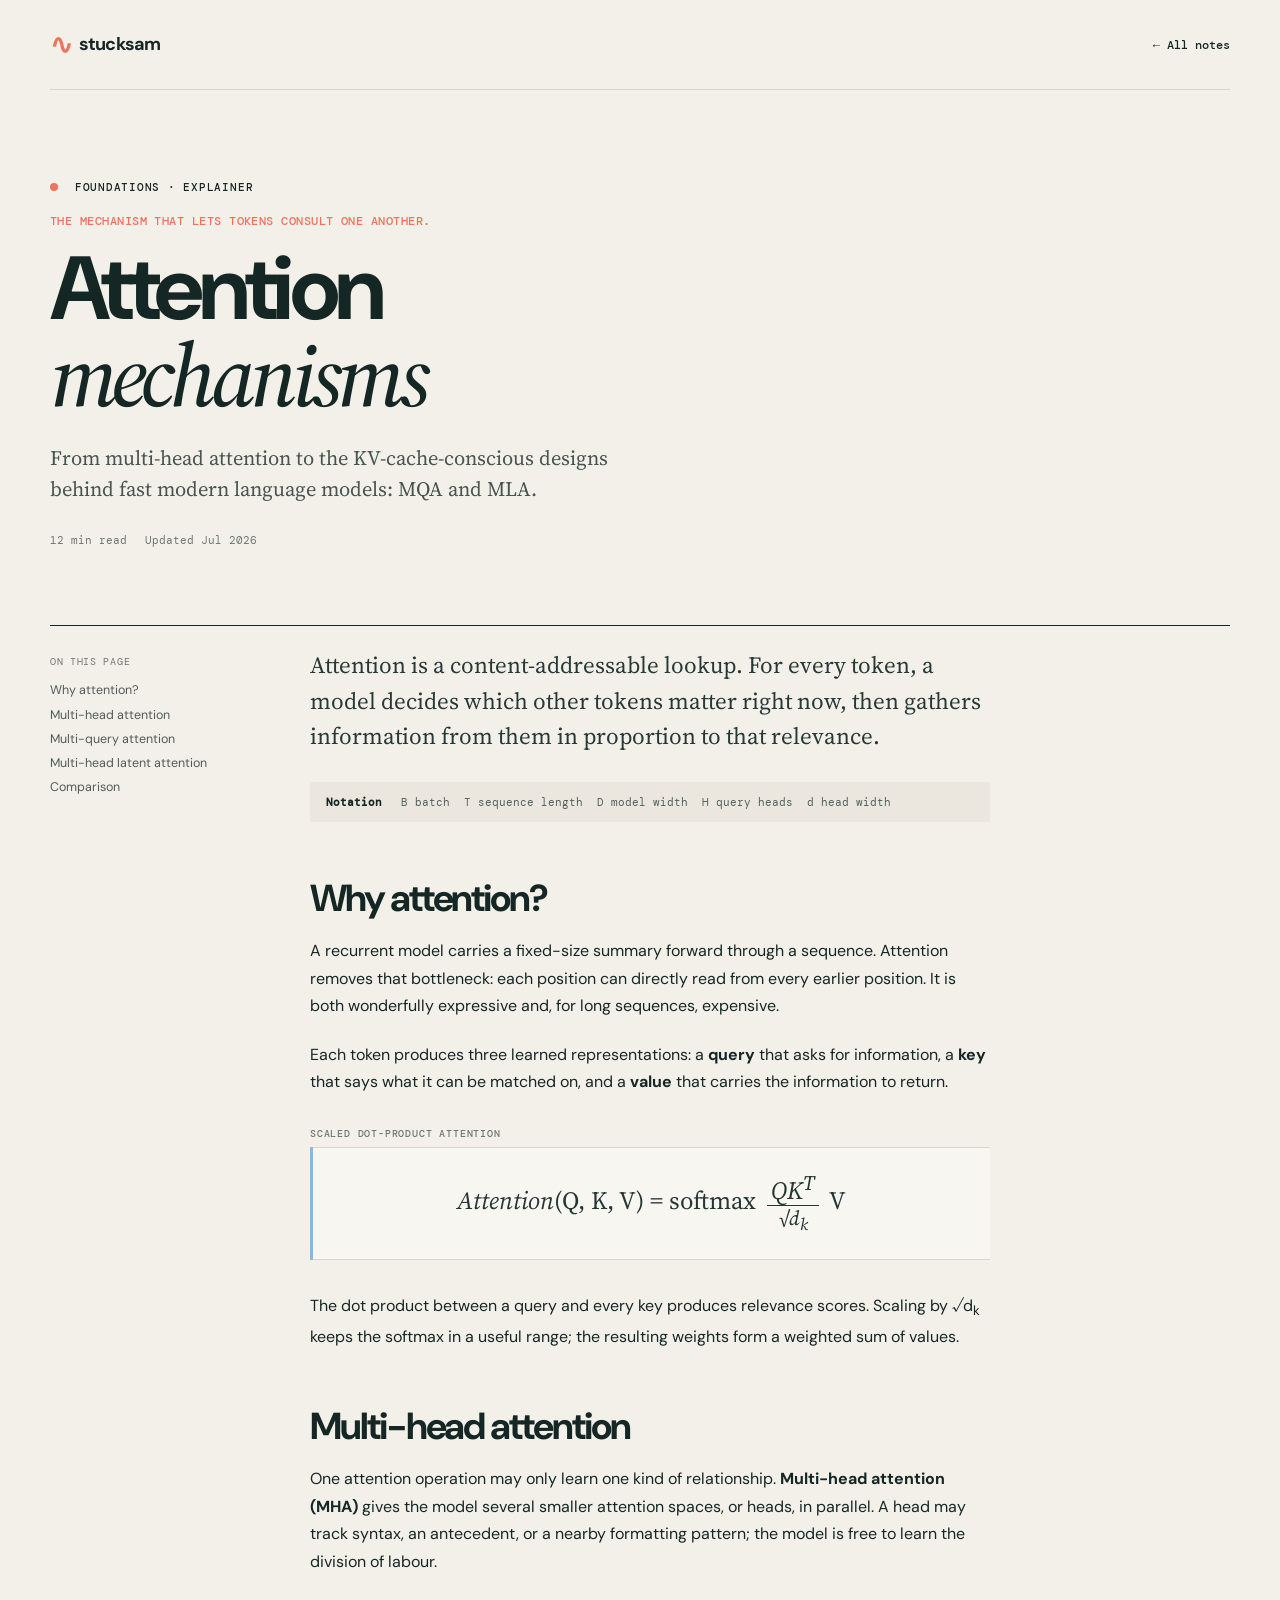
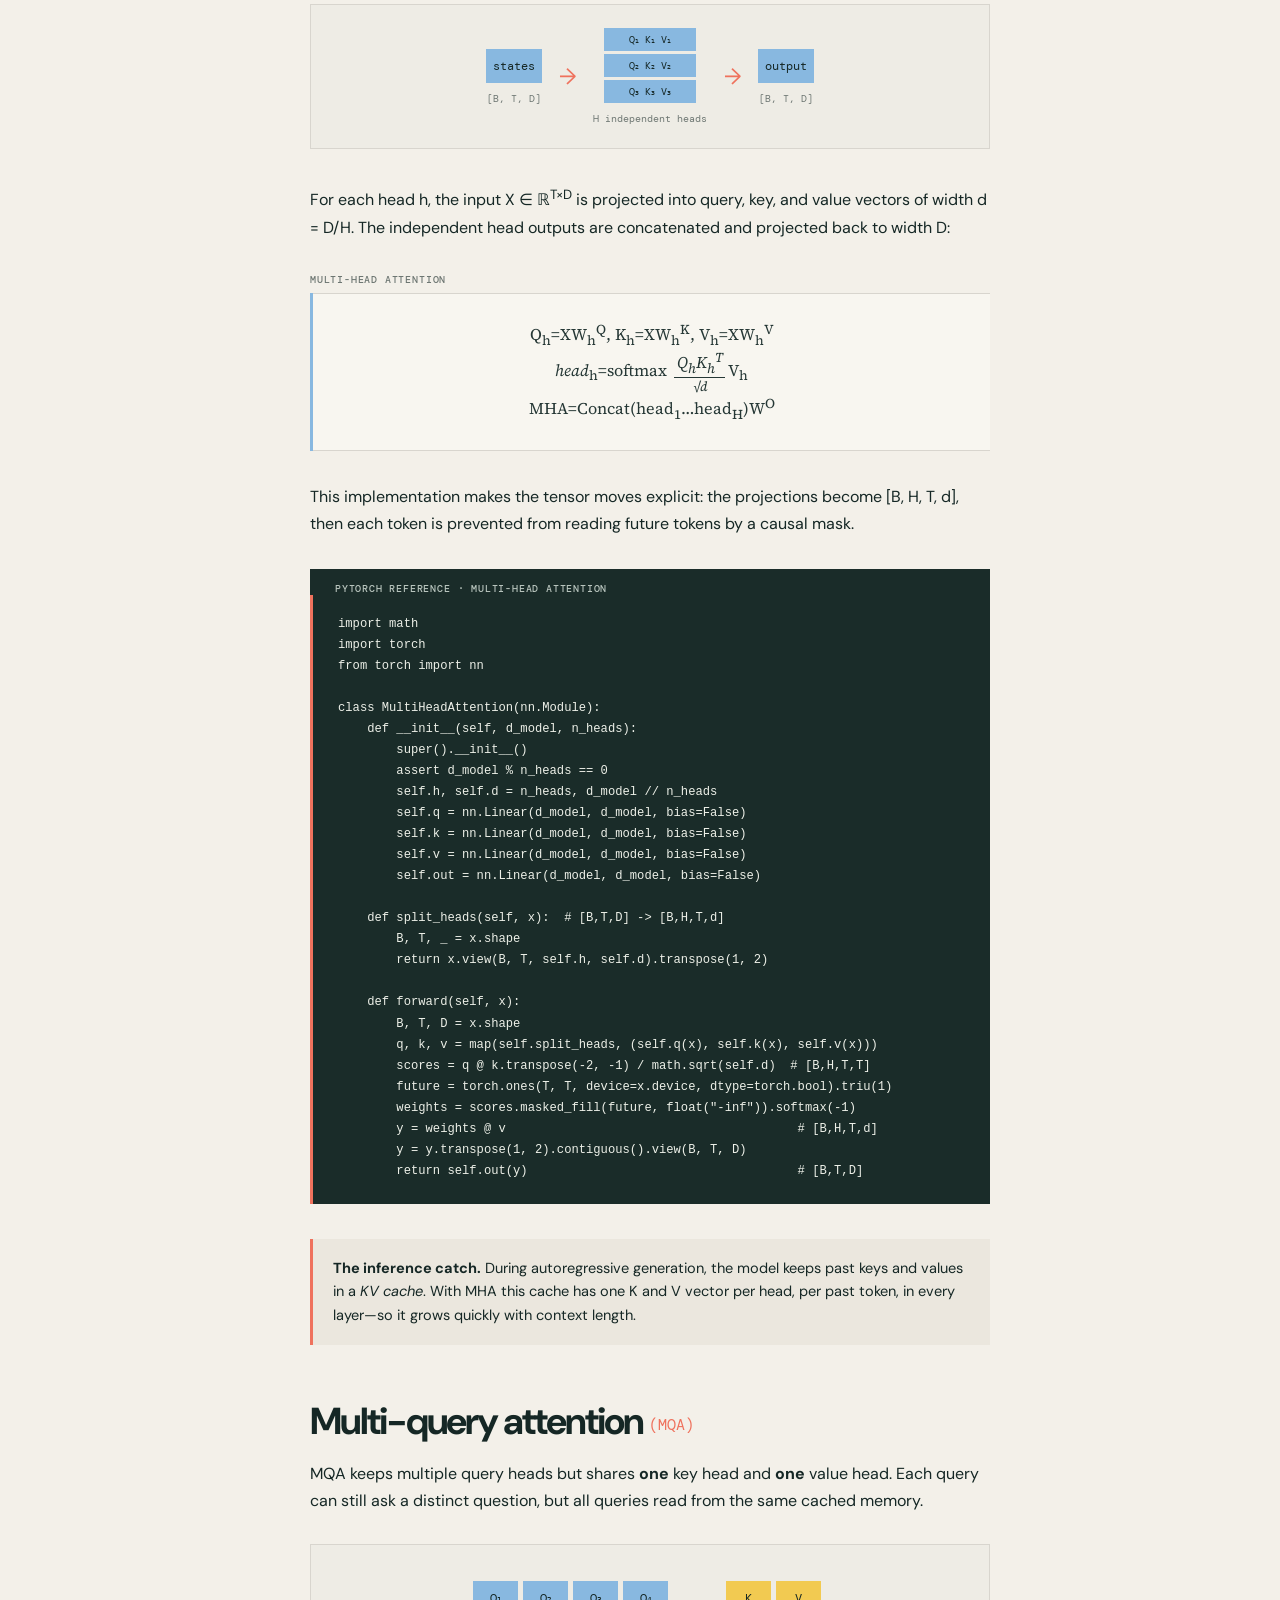
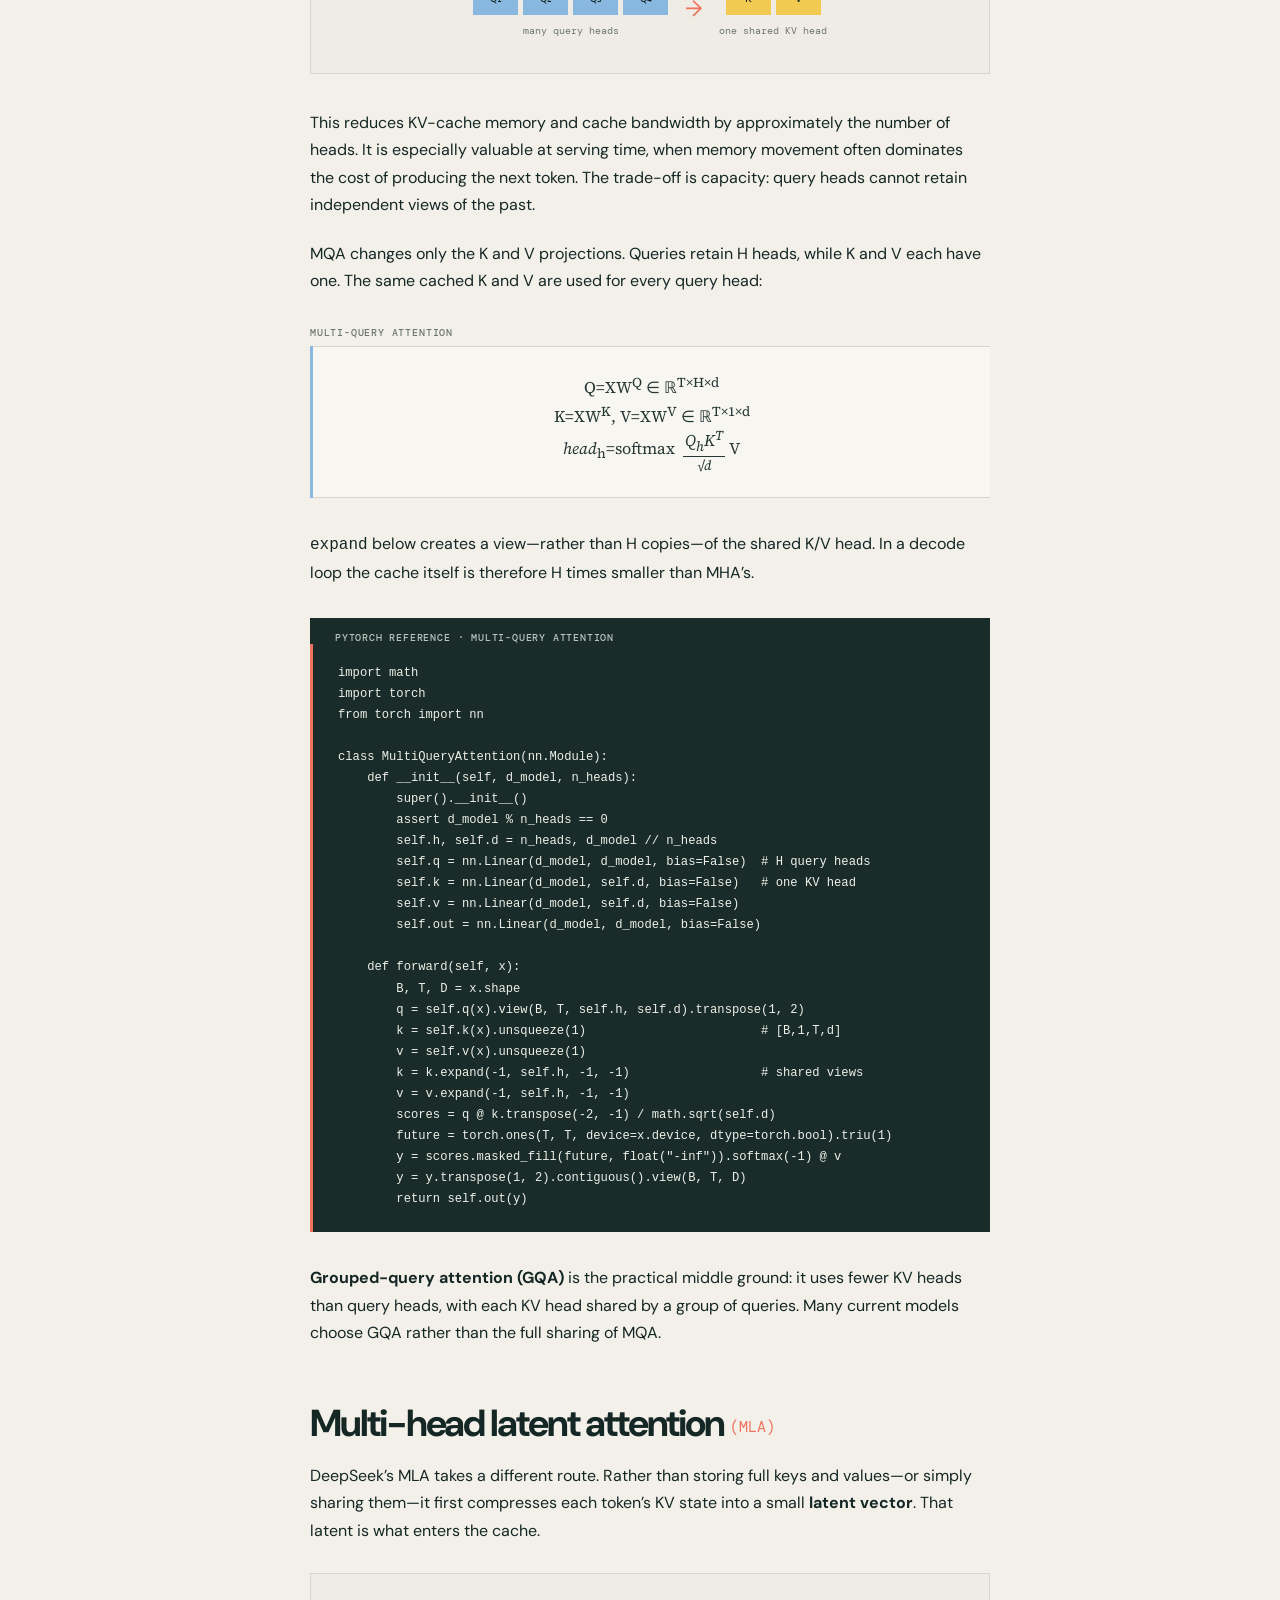
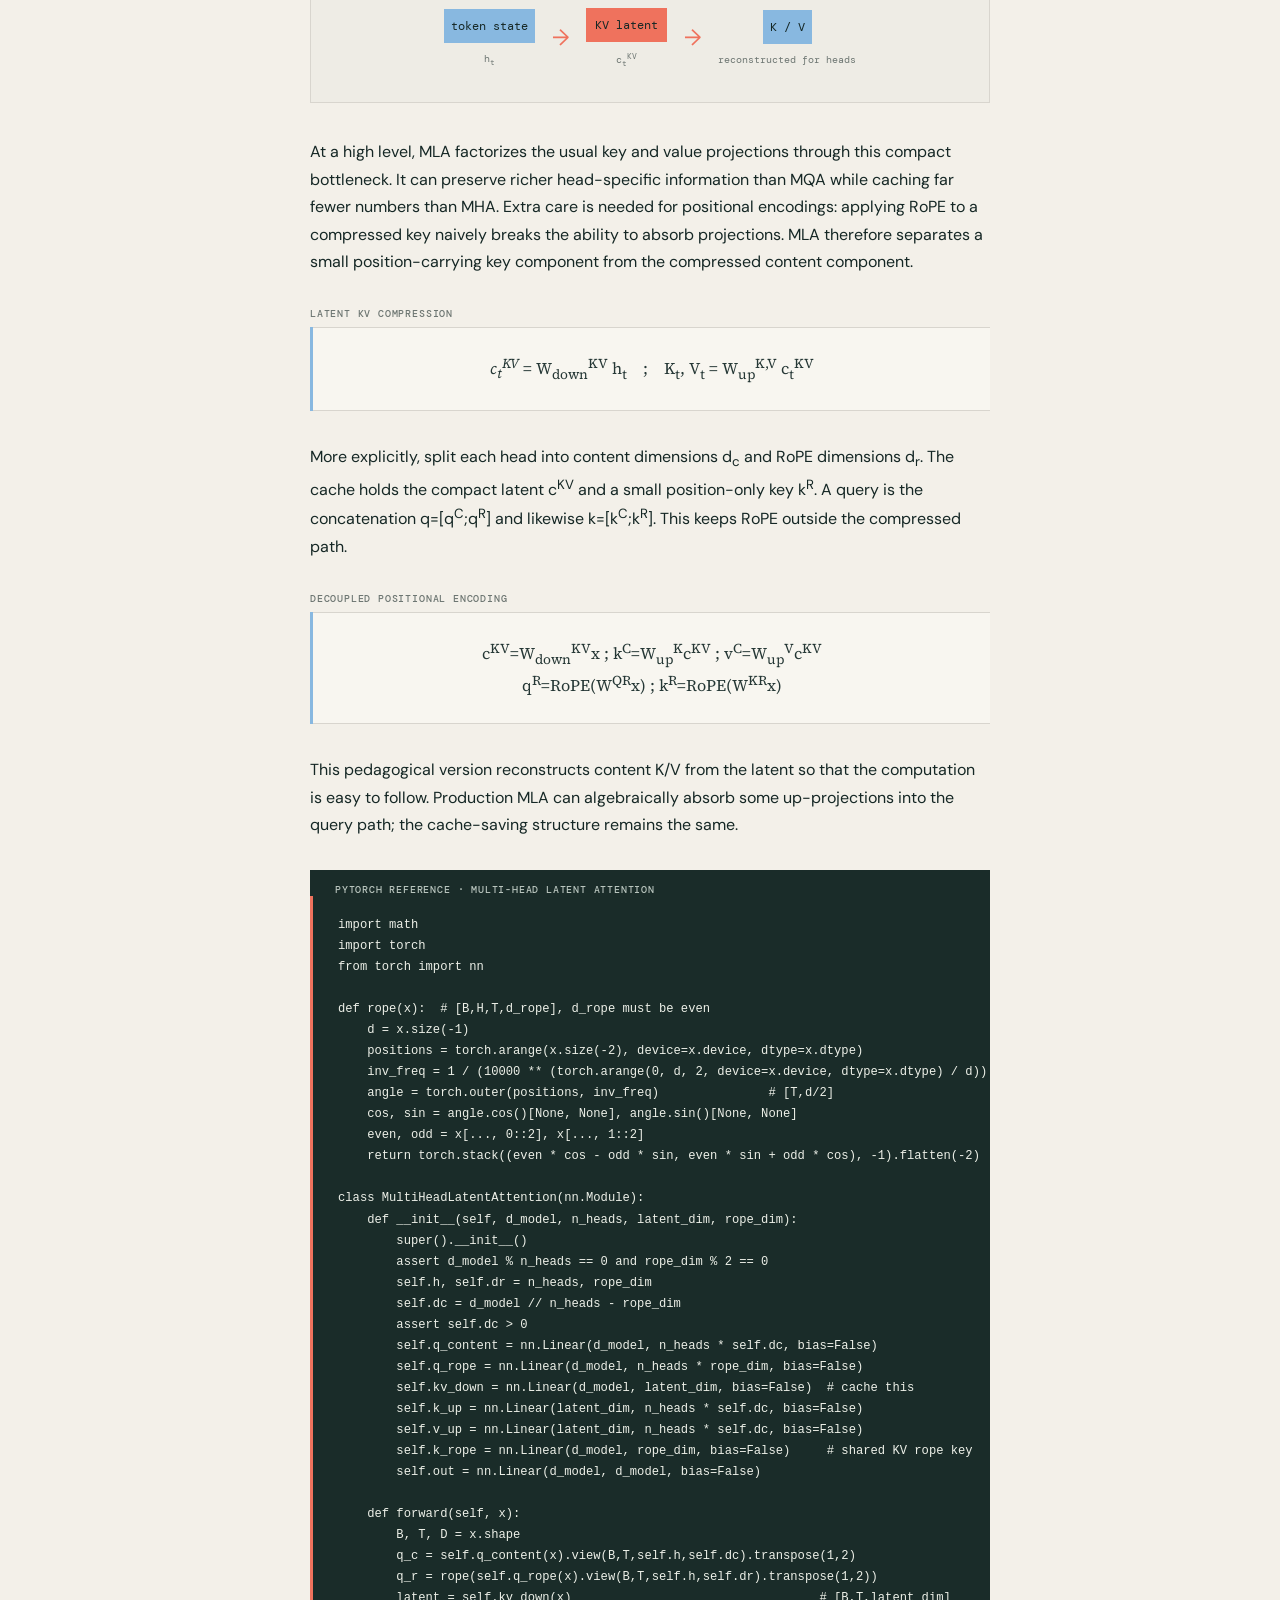
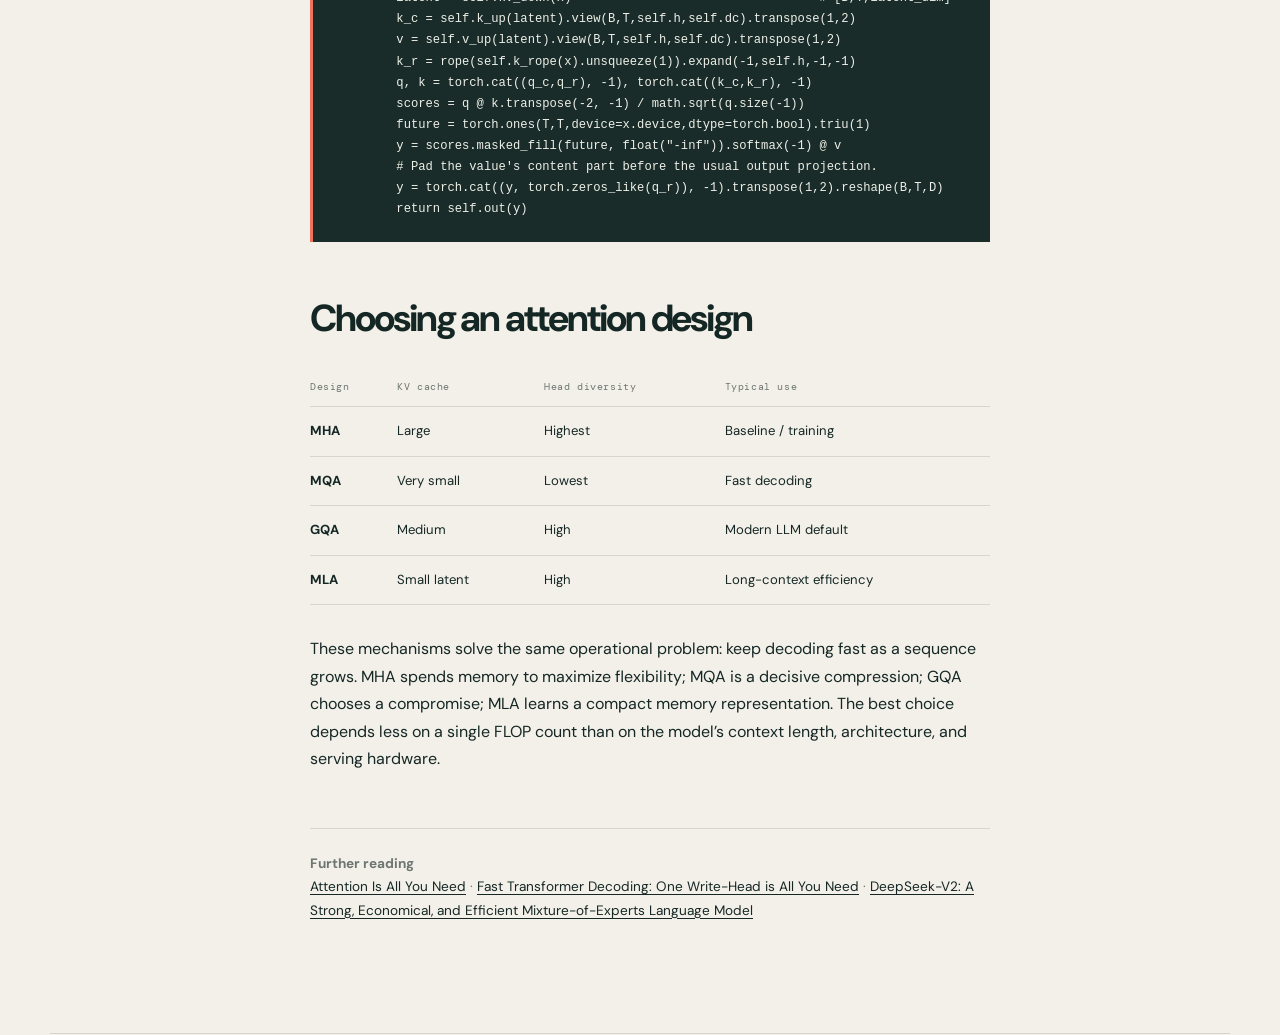
==== commit f83eb9b2: "Revert "feat: implement Jekyll syntax for topic pages" This reverts commit 23836c63a1dc02784f5b82cf9" ====
--- a/attention/index.html
+++ b/attention/index.html
@@ -1,10 +1,3 @@
----
-title: Attention mechanisms: MHA, MQA, and MLA
-date: 2026-07-29
-topic: Foundations
-note_type: EXPLAINER
-note: true
----
 <!doctype html>
 <html lang="en">
 <head>
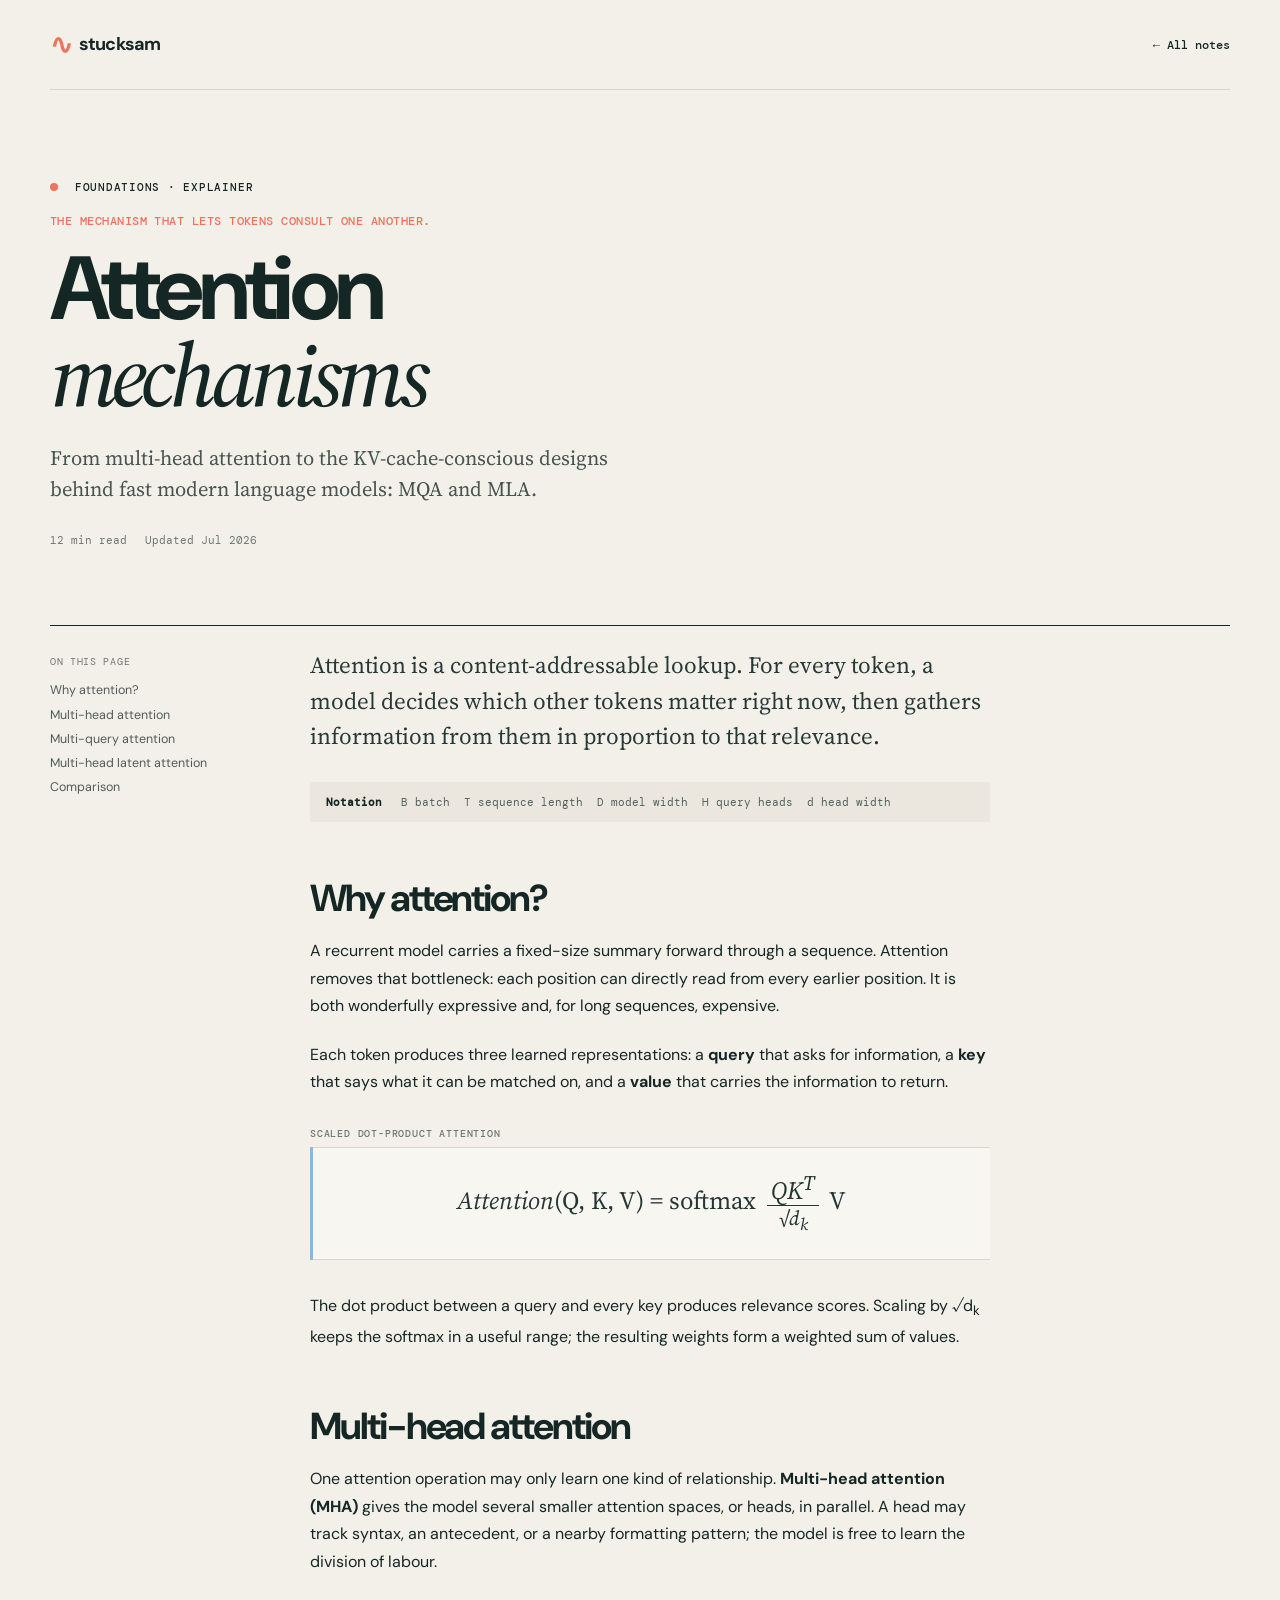
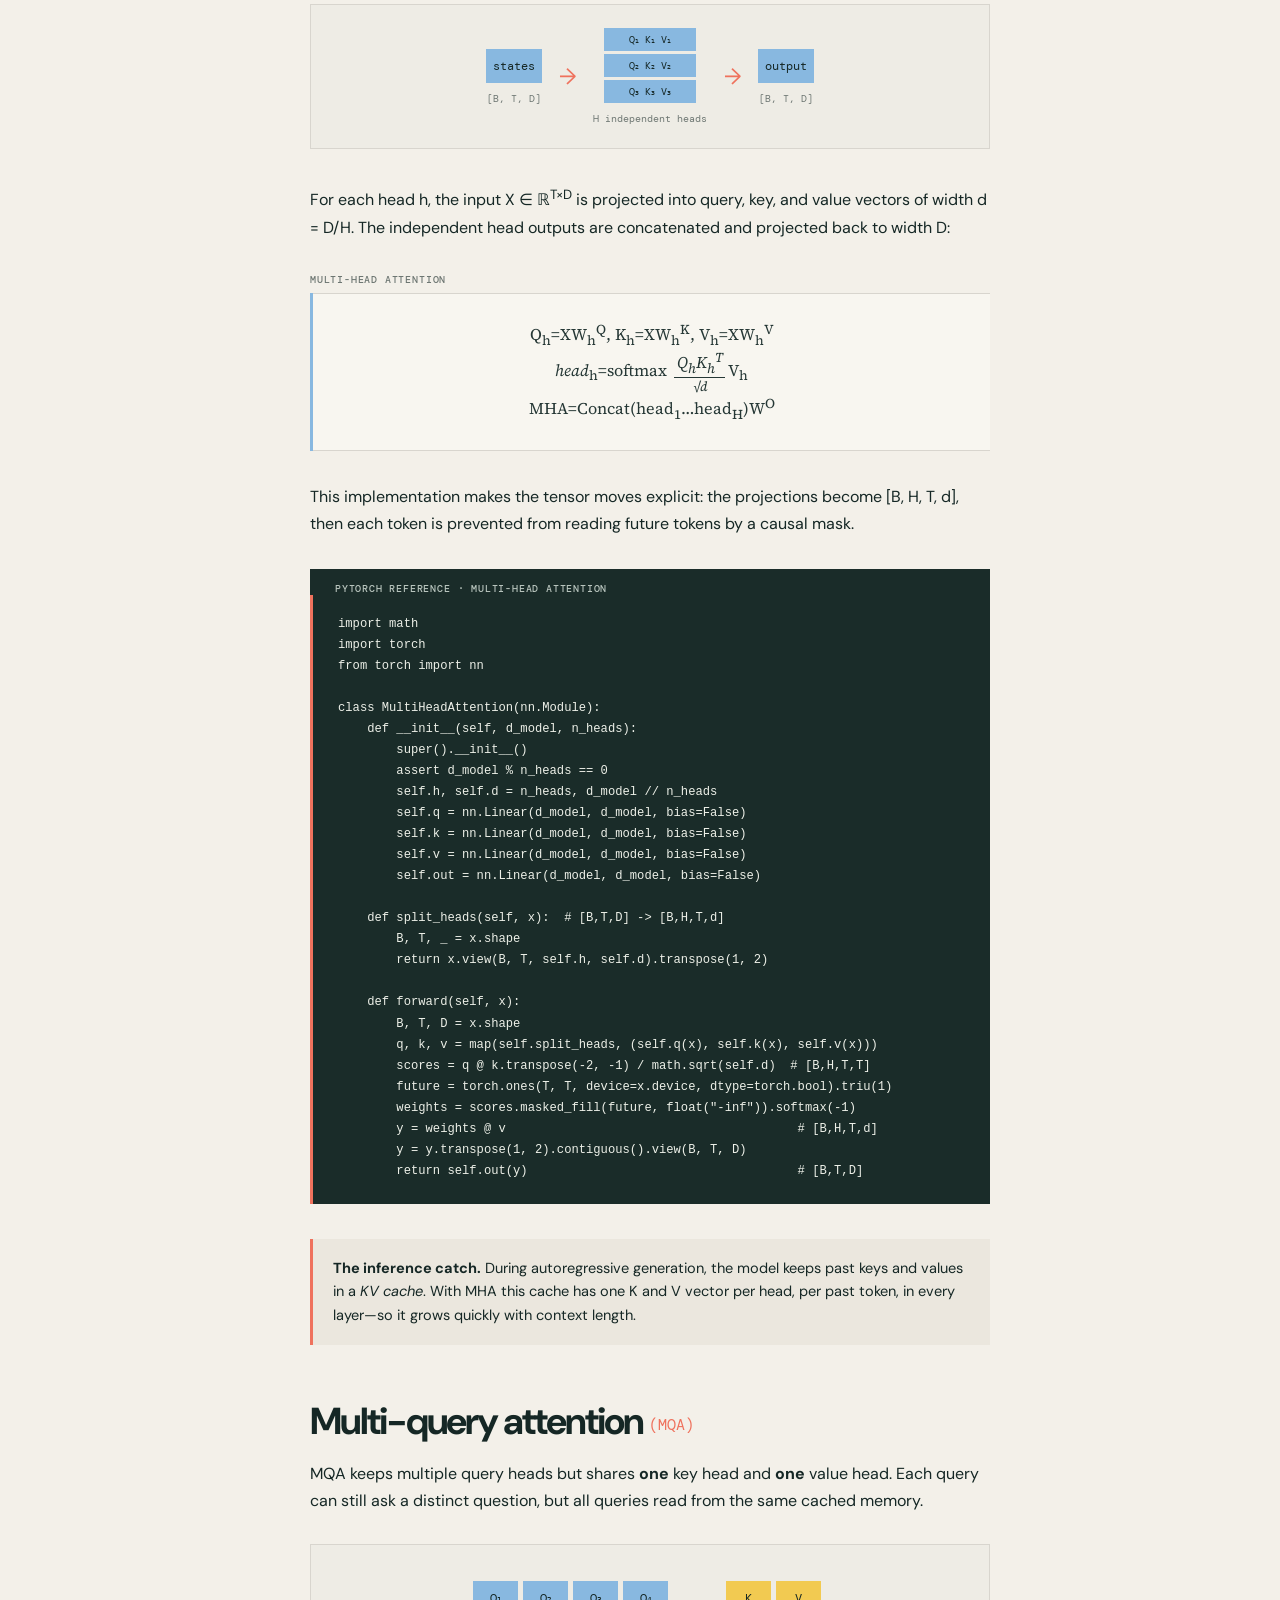
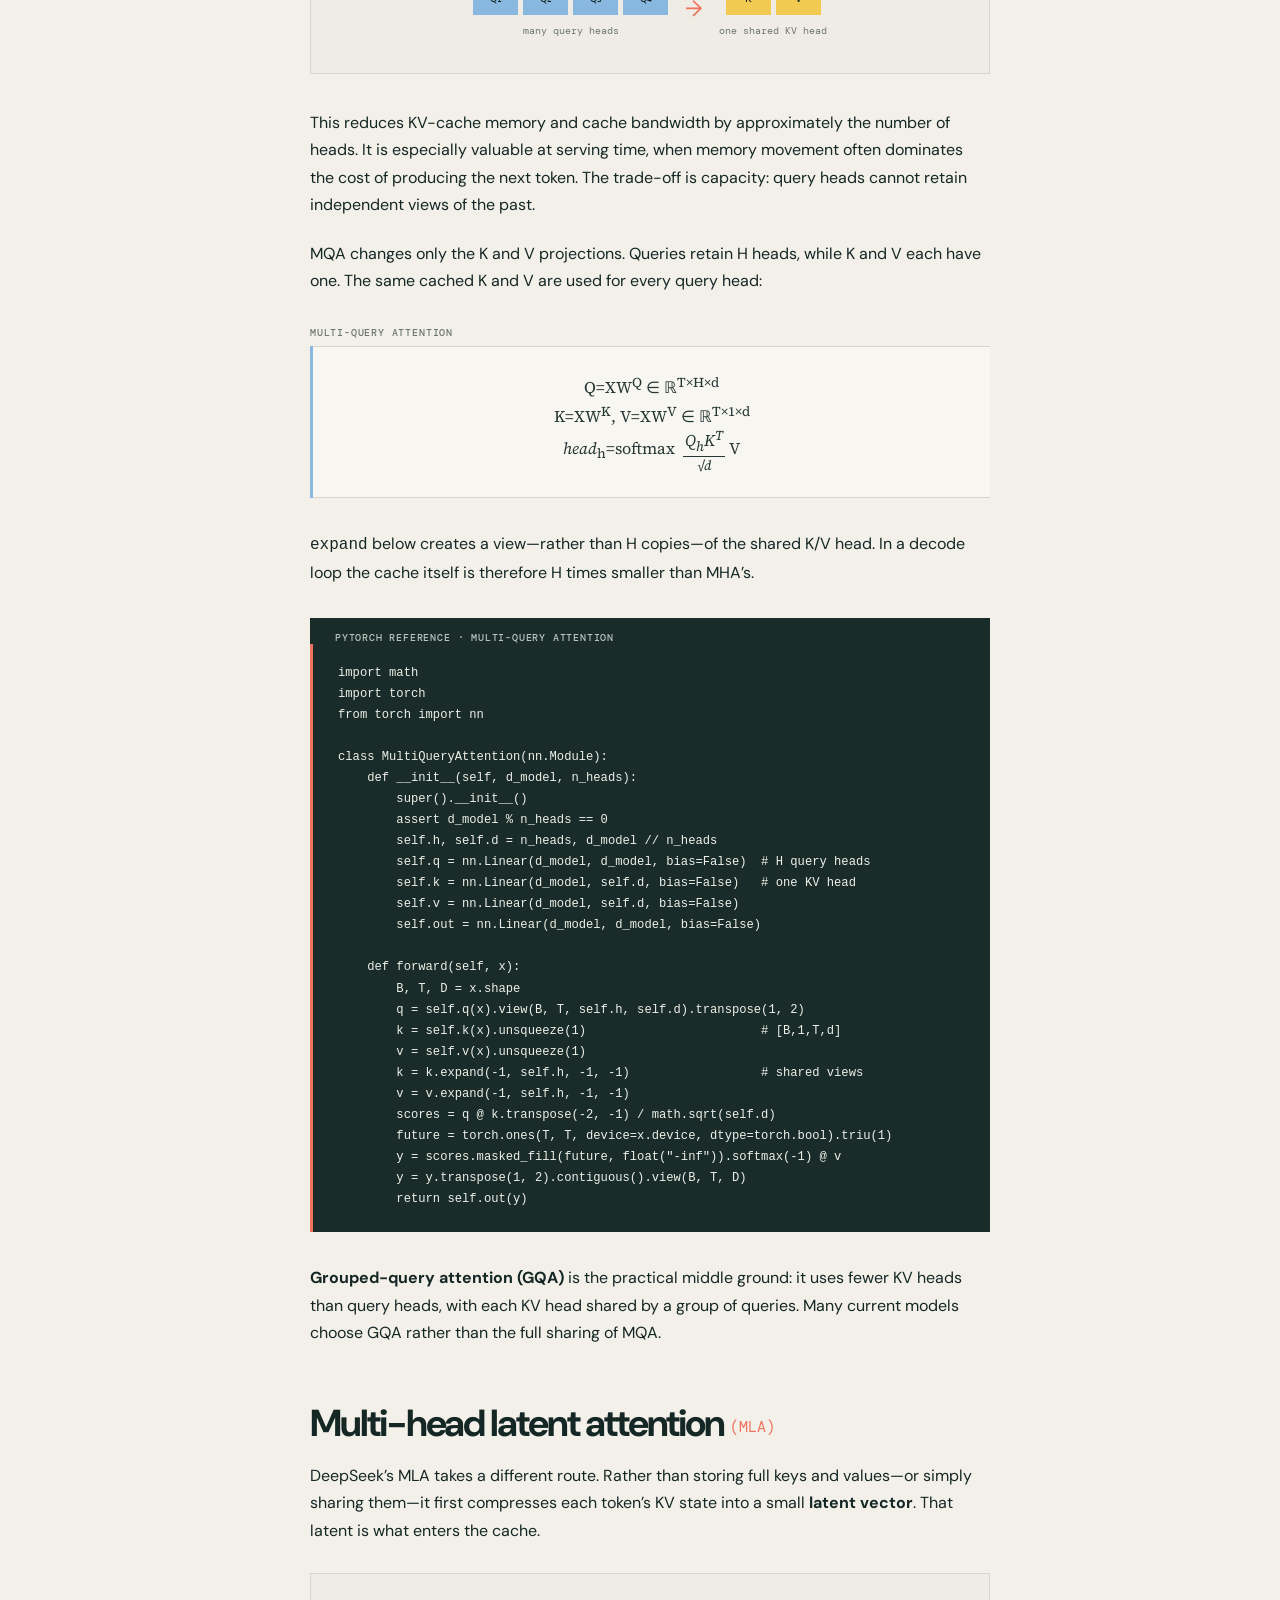
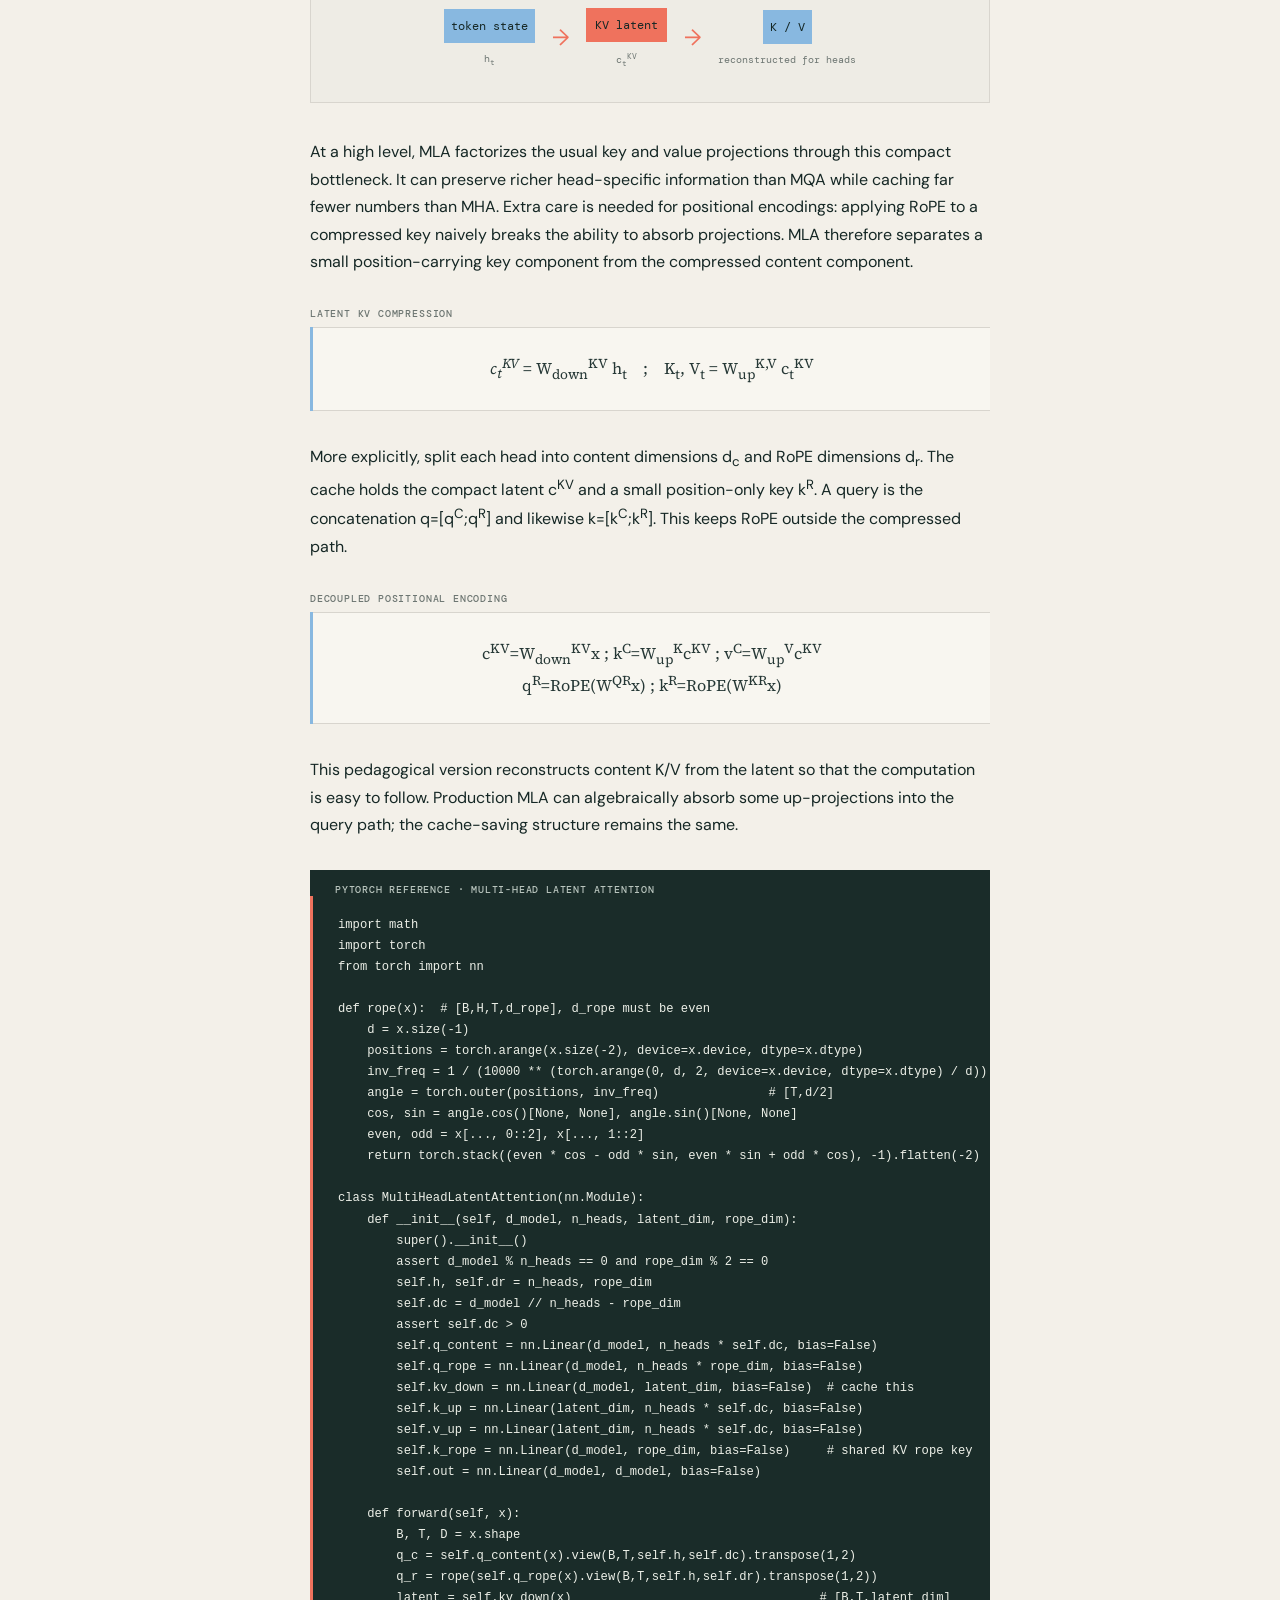
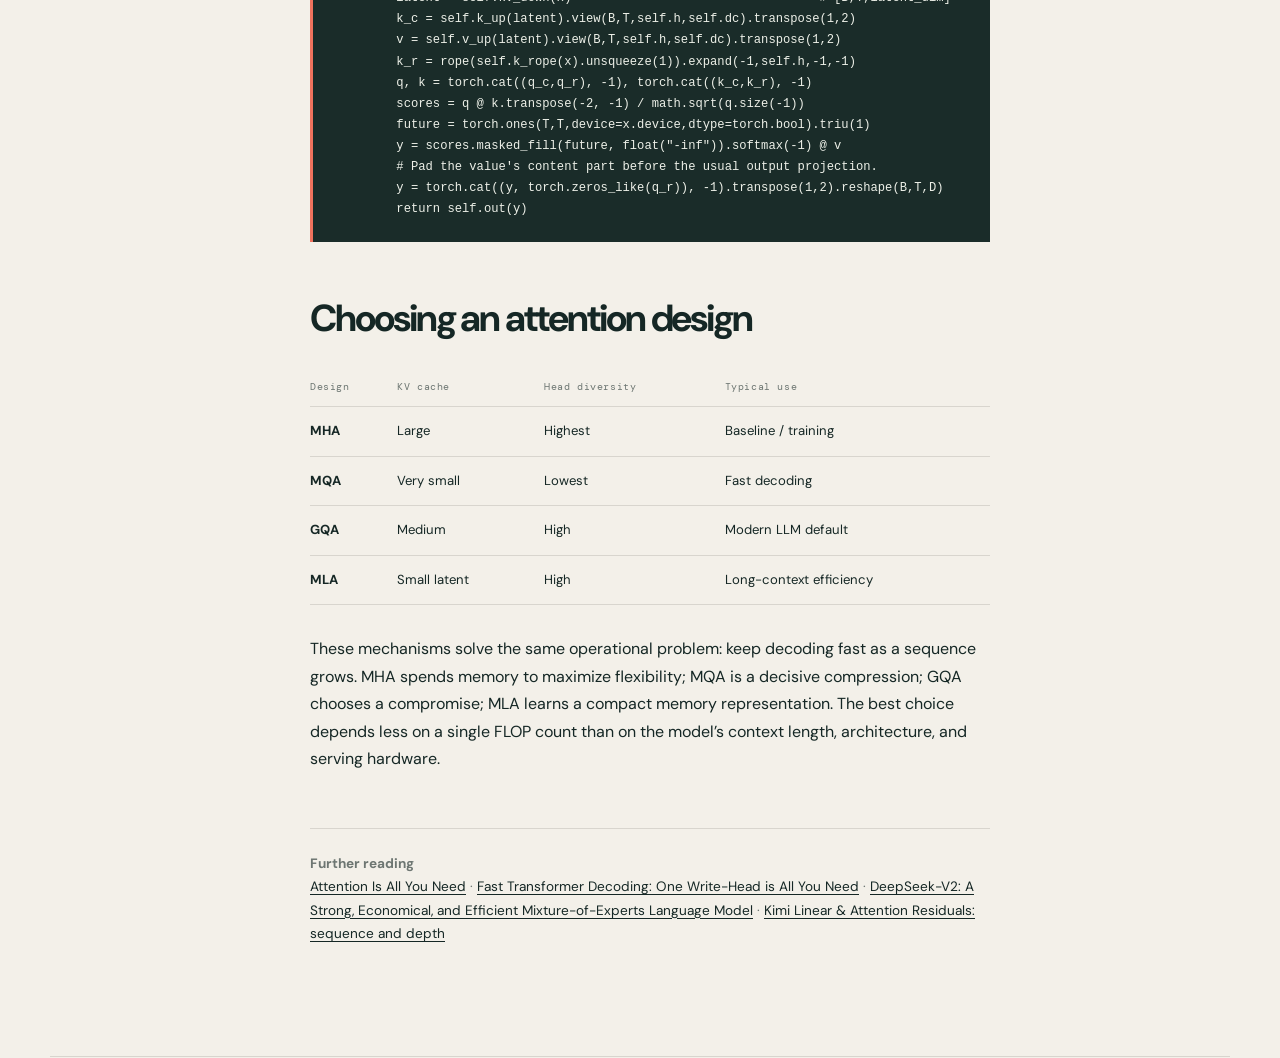
==== commit 8dbbcb64: "doc: add kda and attention residuals" ====
--- a/attention/index.html
+++ b/attention/index.html
@@ -300,7 +300,9 @@
                 <p class="sources"><strong>Further reading</strong><br/><a href="https://arxiv.org/abs/1706.03762">Attention
                     Is All You Need</a> · <a href="https://arxiv.org/abs/1911.02150">Fast Transformer Decoding: One
                     Write-Head is All You Need</a> · <a href="https://arxiv.org/abs/2405.04434">DeepSeek-V2: A Strong,
-                    Economical, and Efficient Mixture-of-Experts Language Model</a></p>
+                    Economical, and Efficient Mixture-of-Experts Language Model</a> · <a
+                        href="../linear-attention-residuals/">Kimi Linear &amp; Attention Residuals: sequence and
+                    depth</a></p>
             </div>
         </div>
     </article>
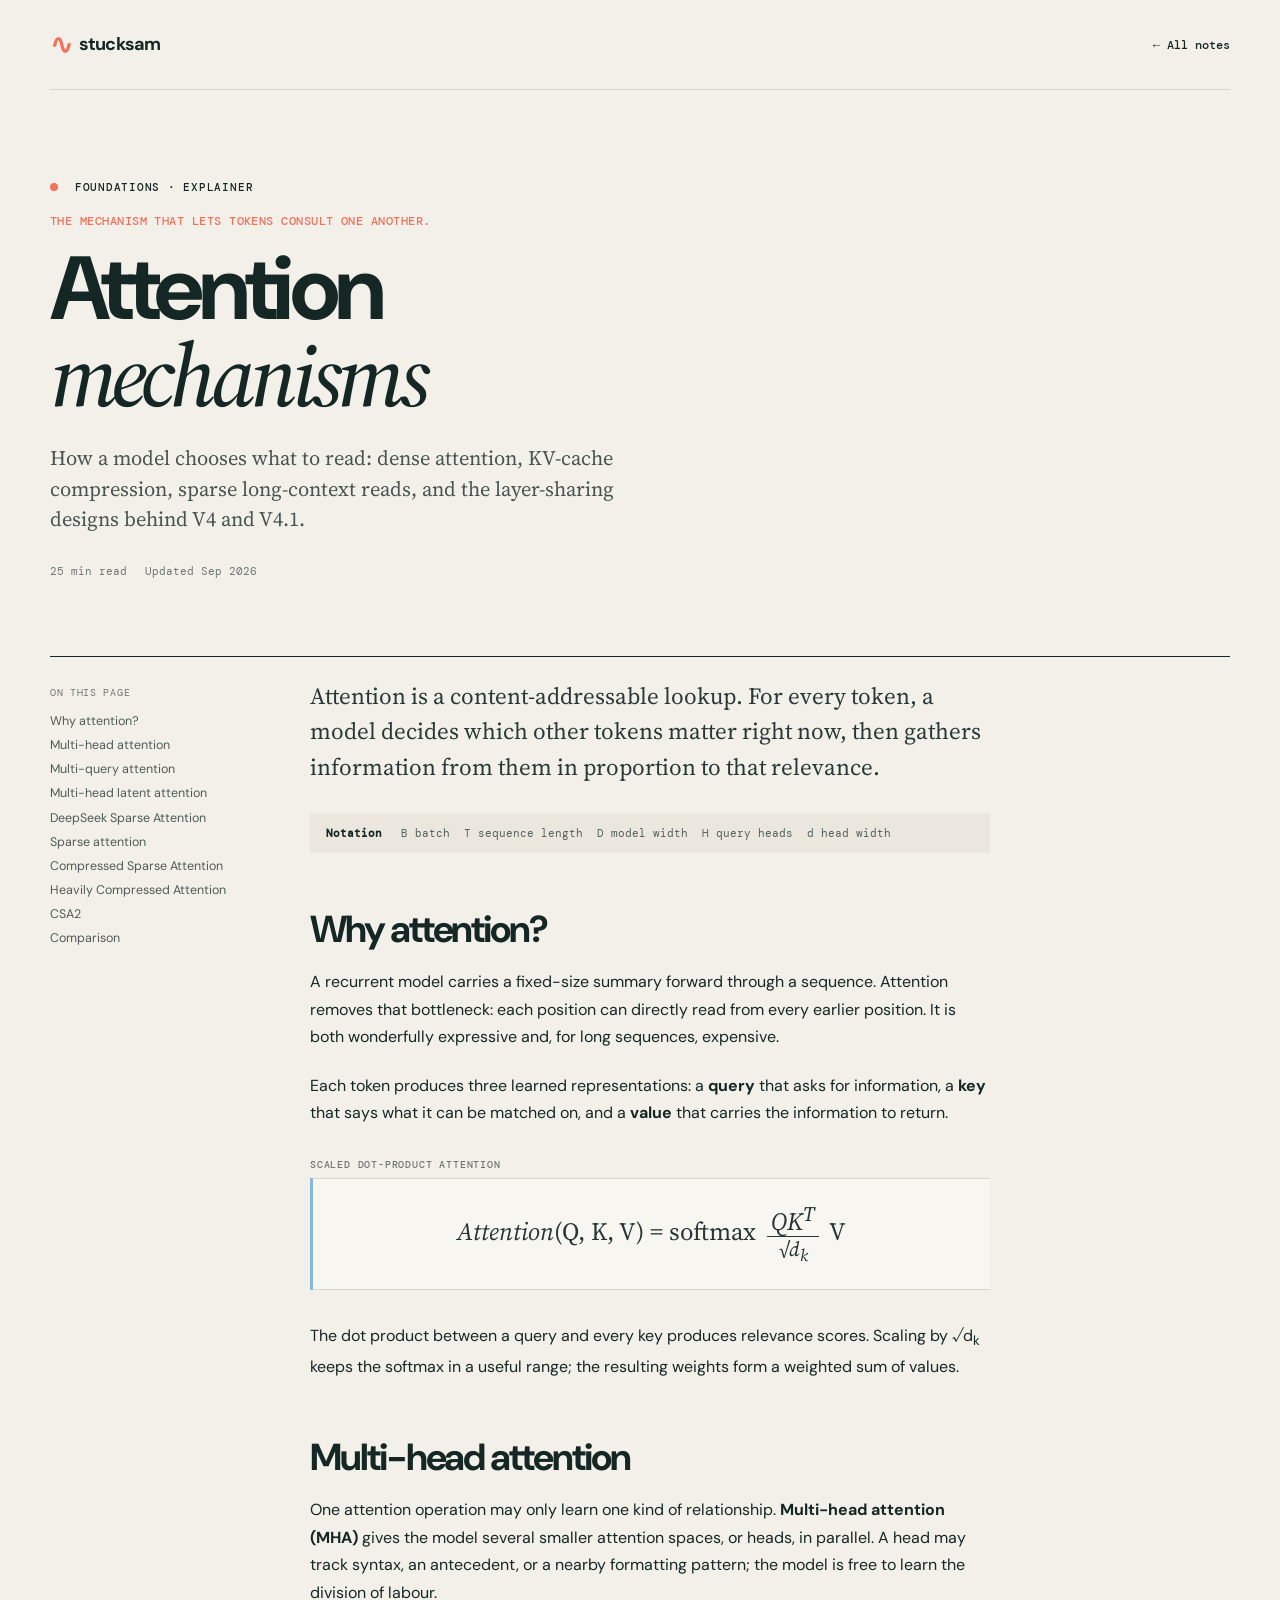
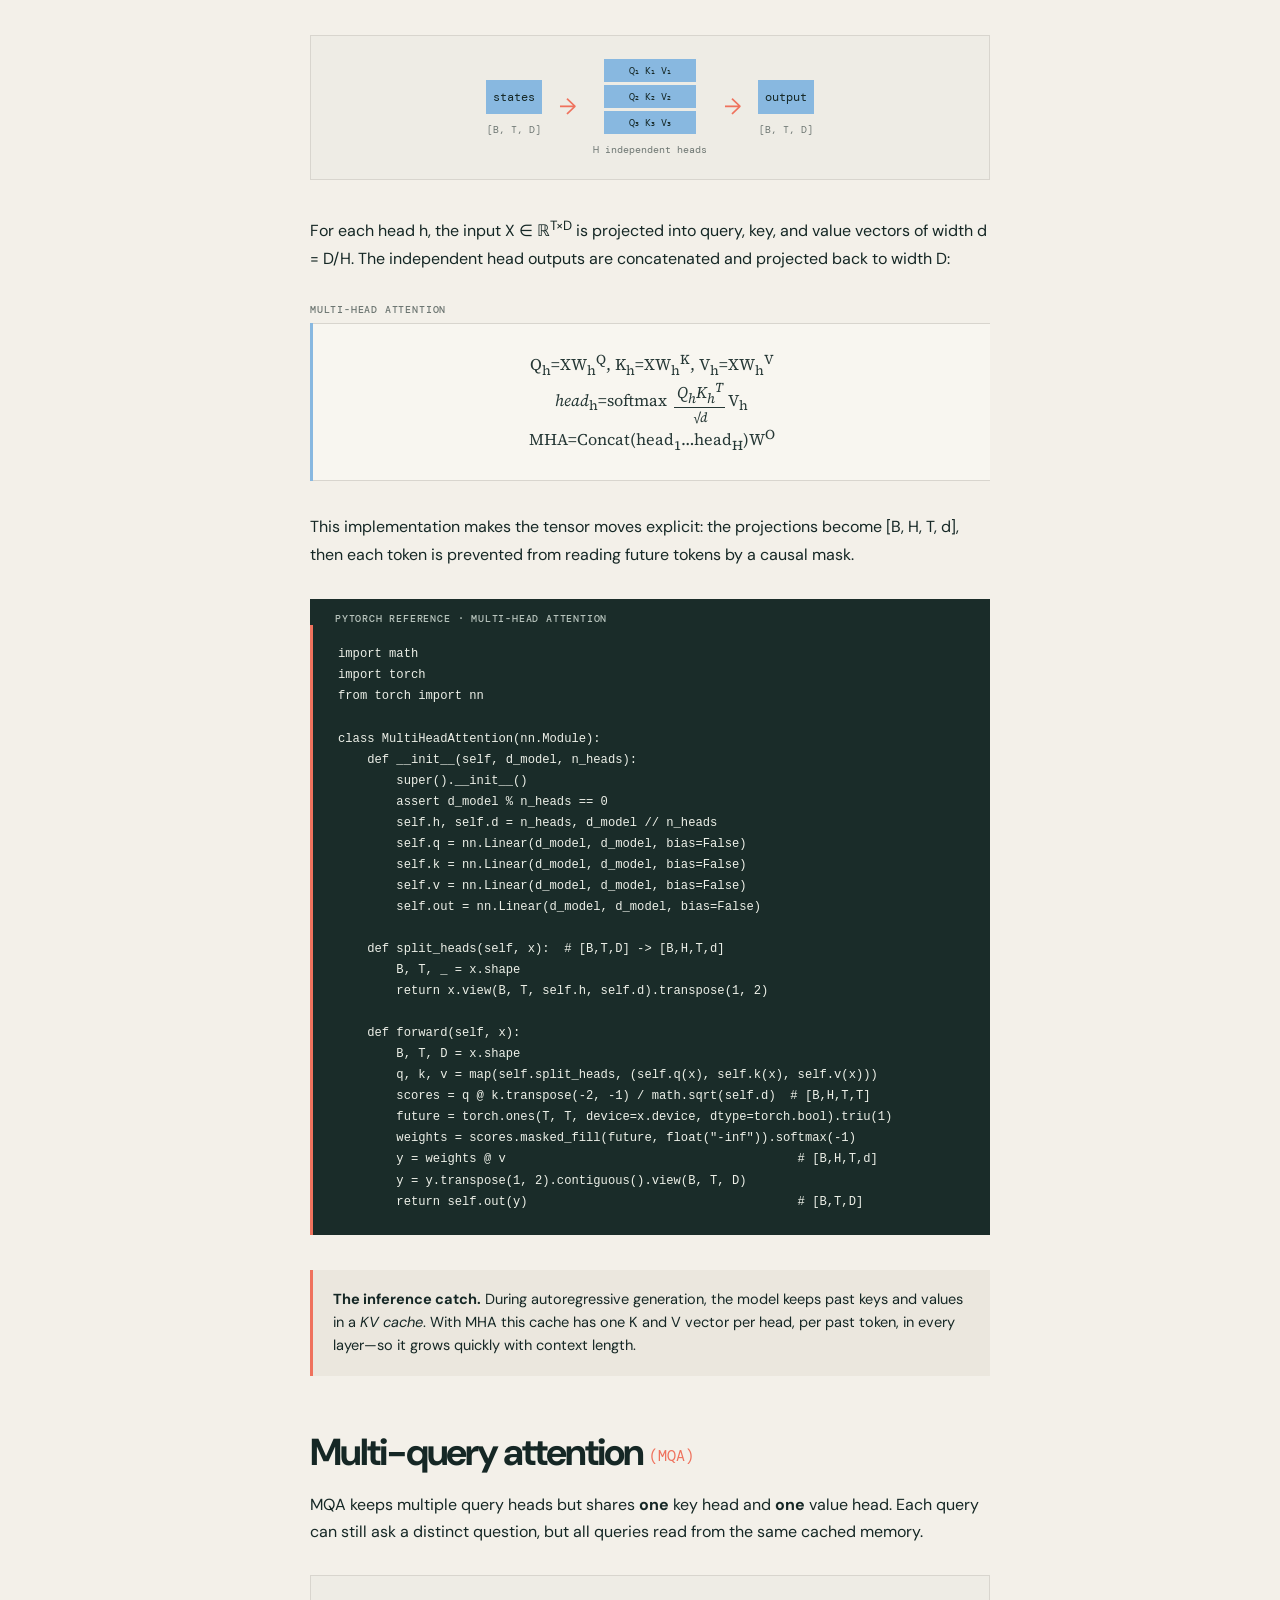
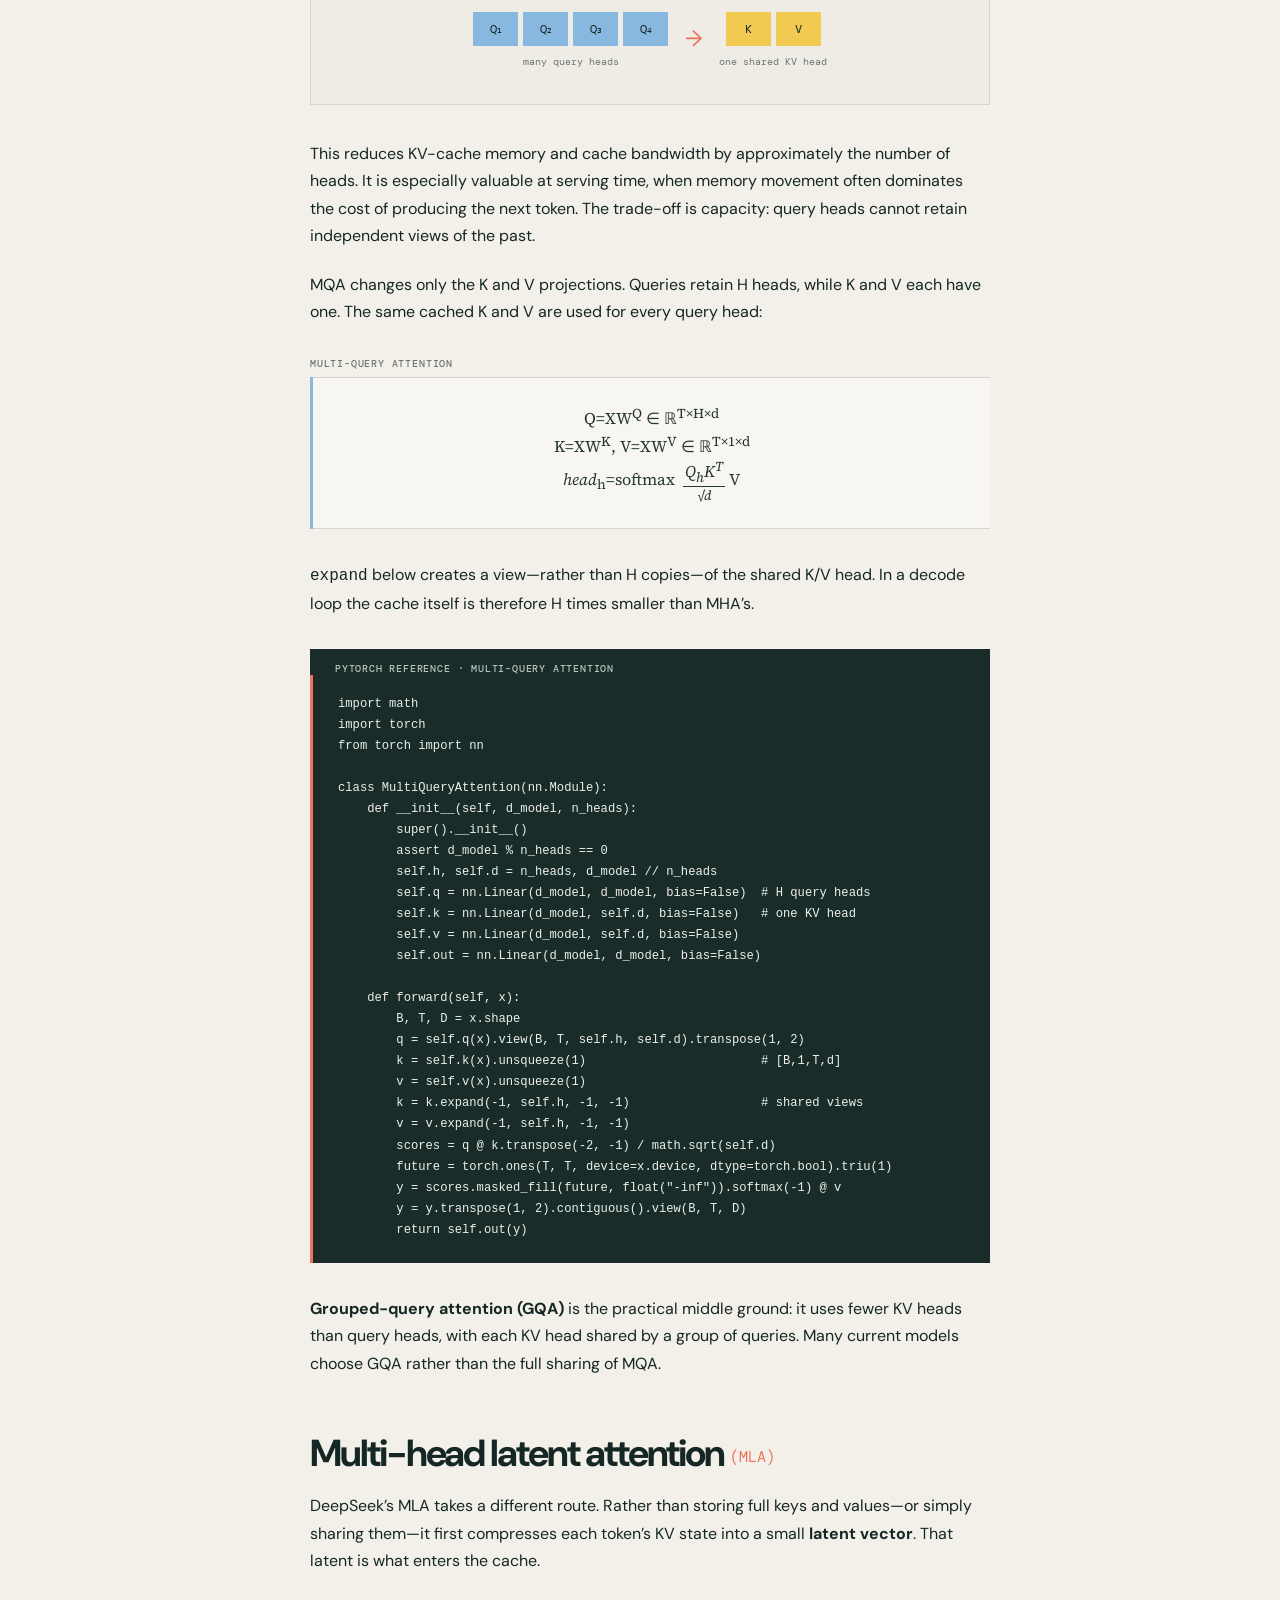
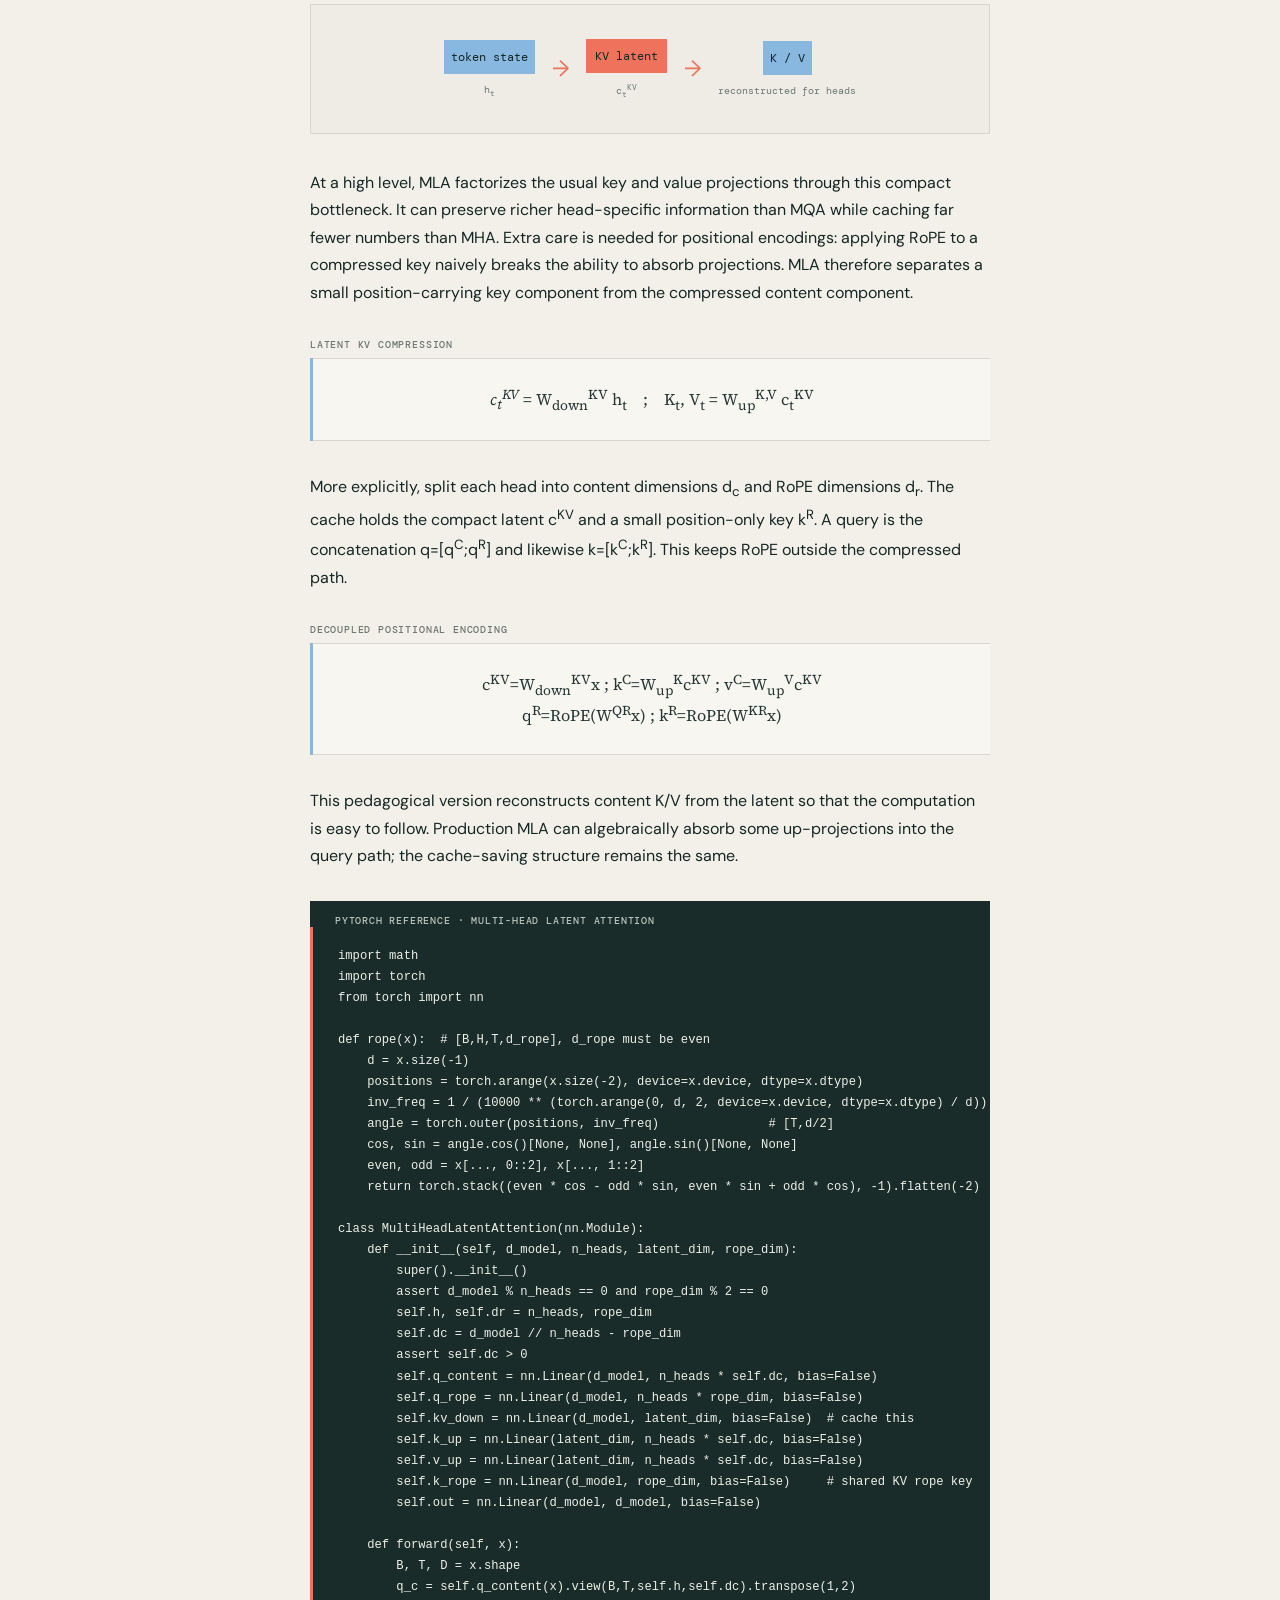
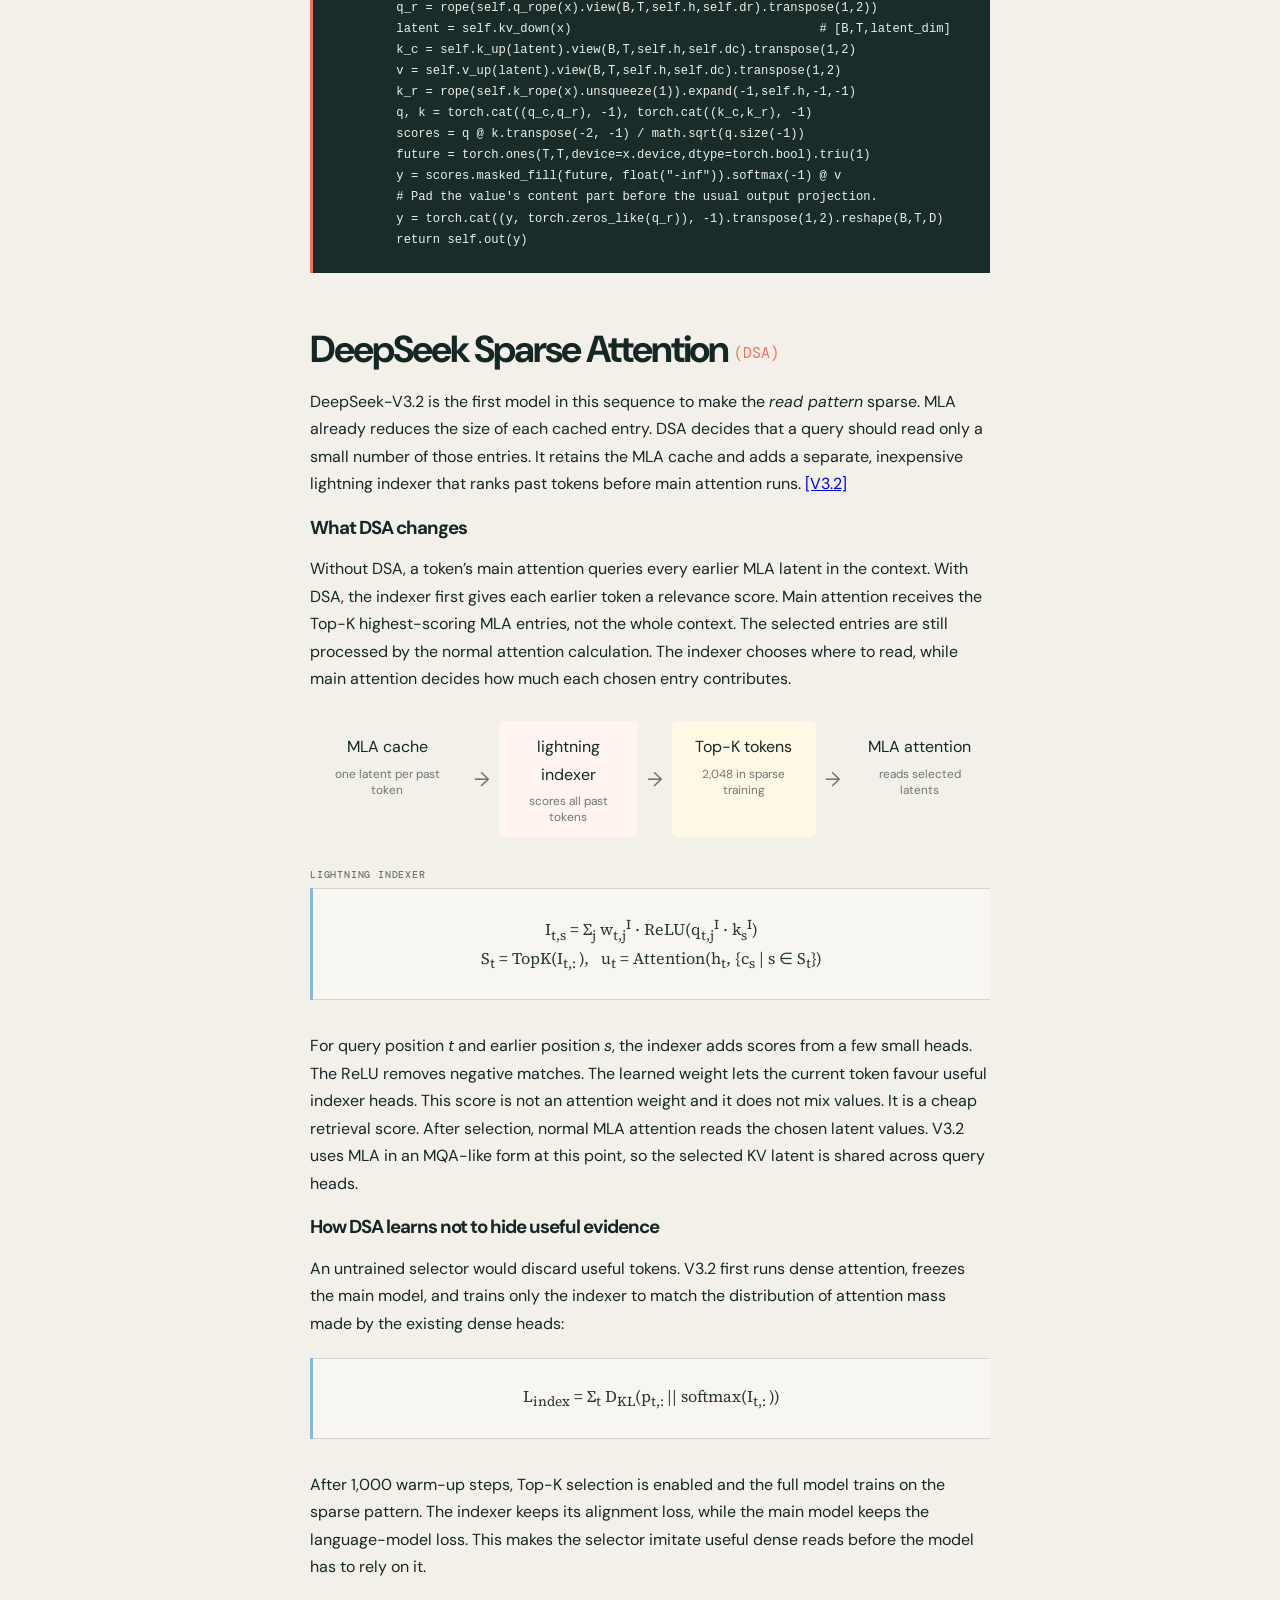
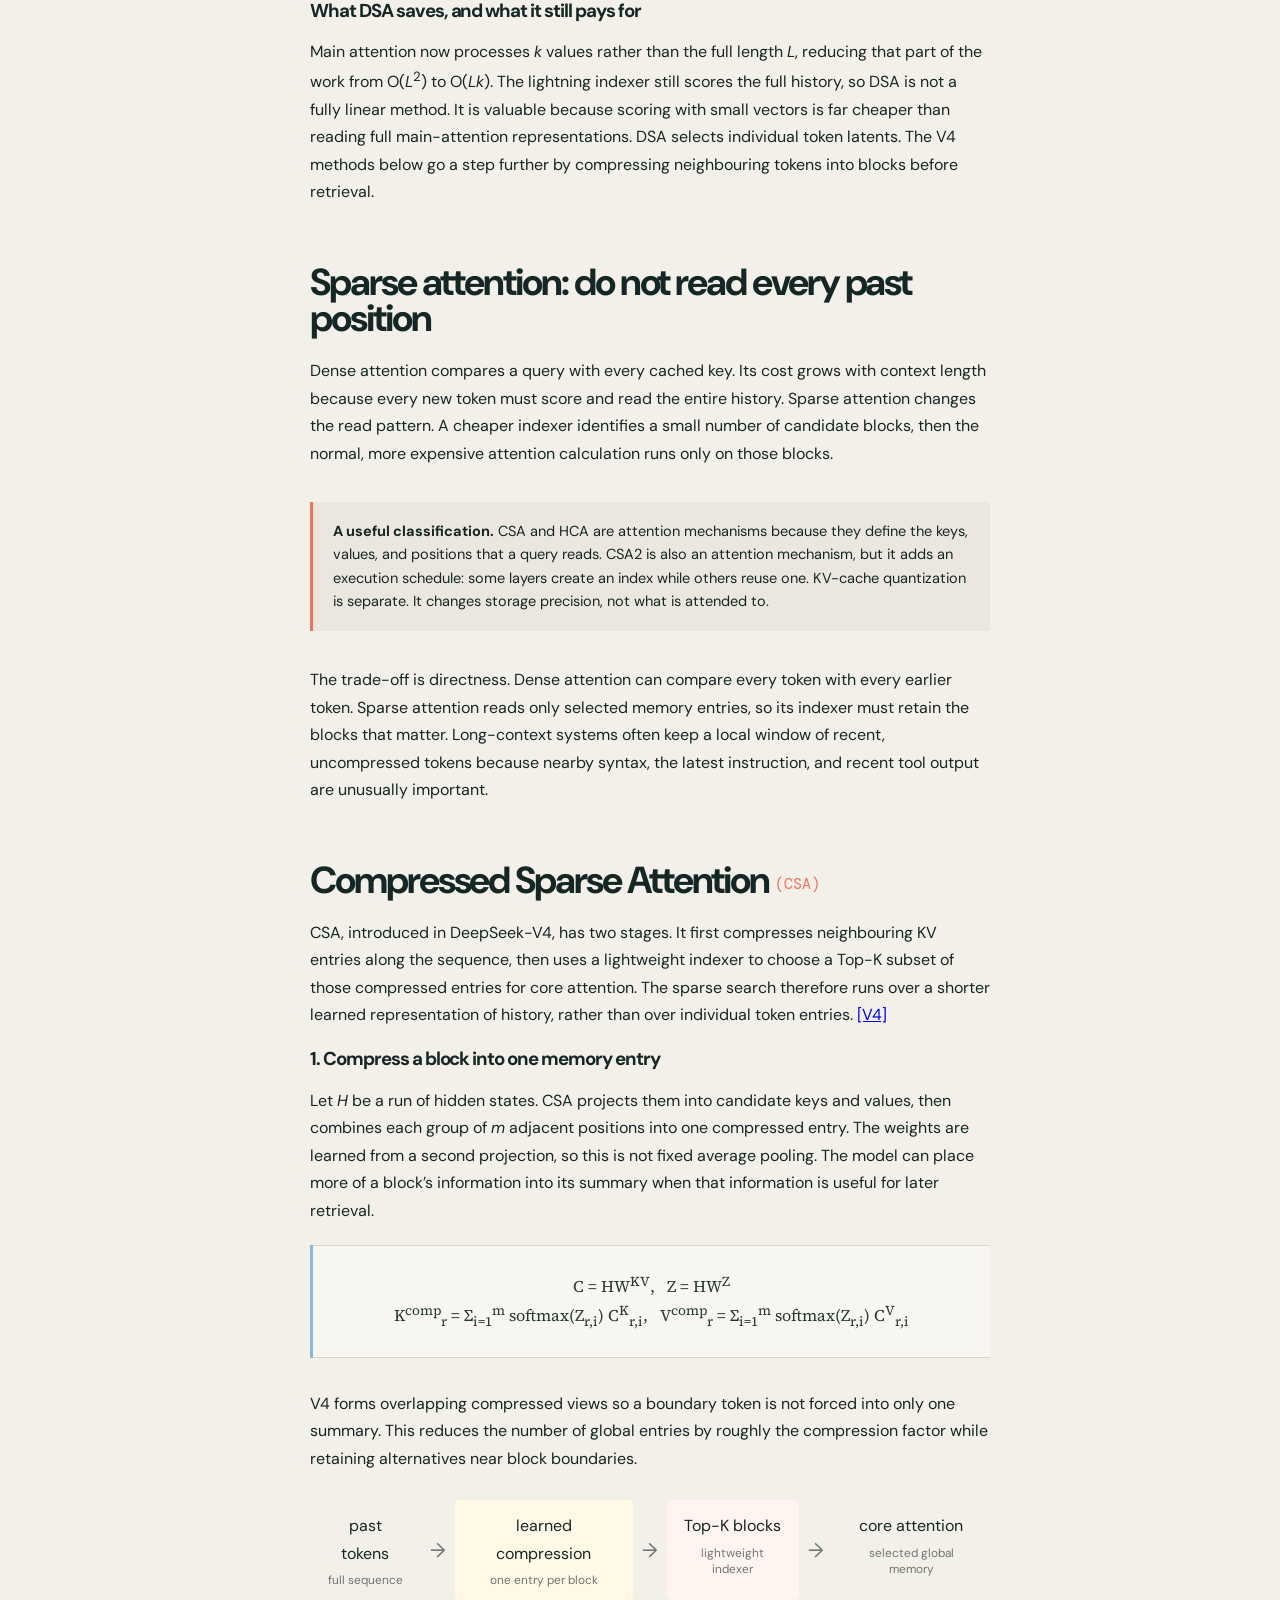
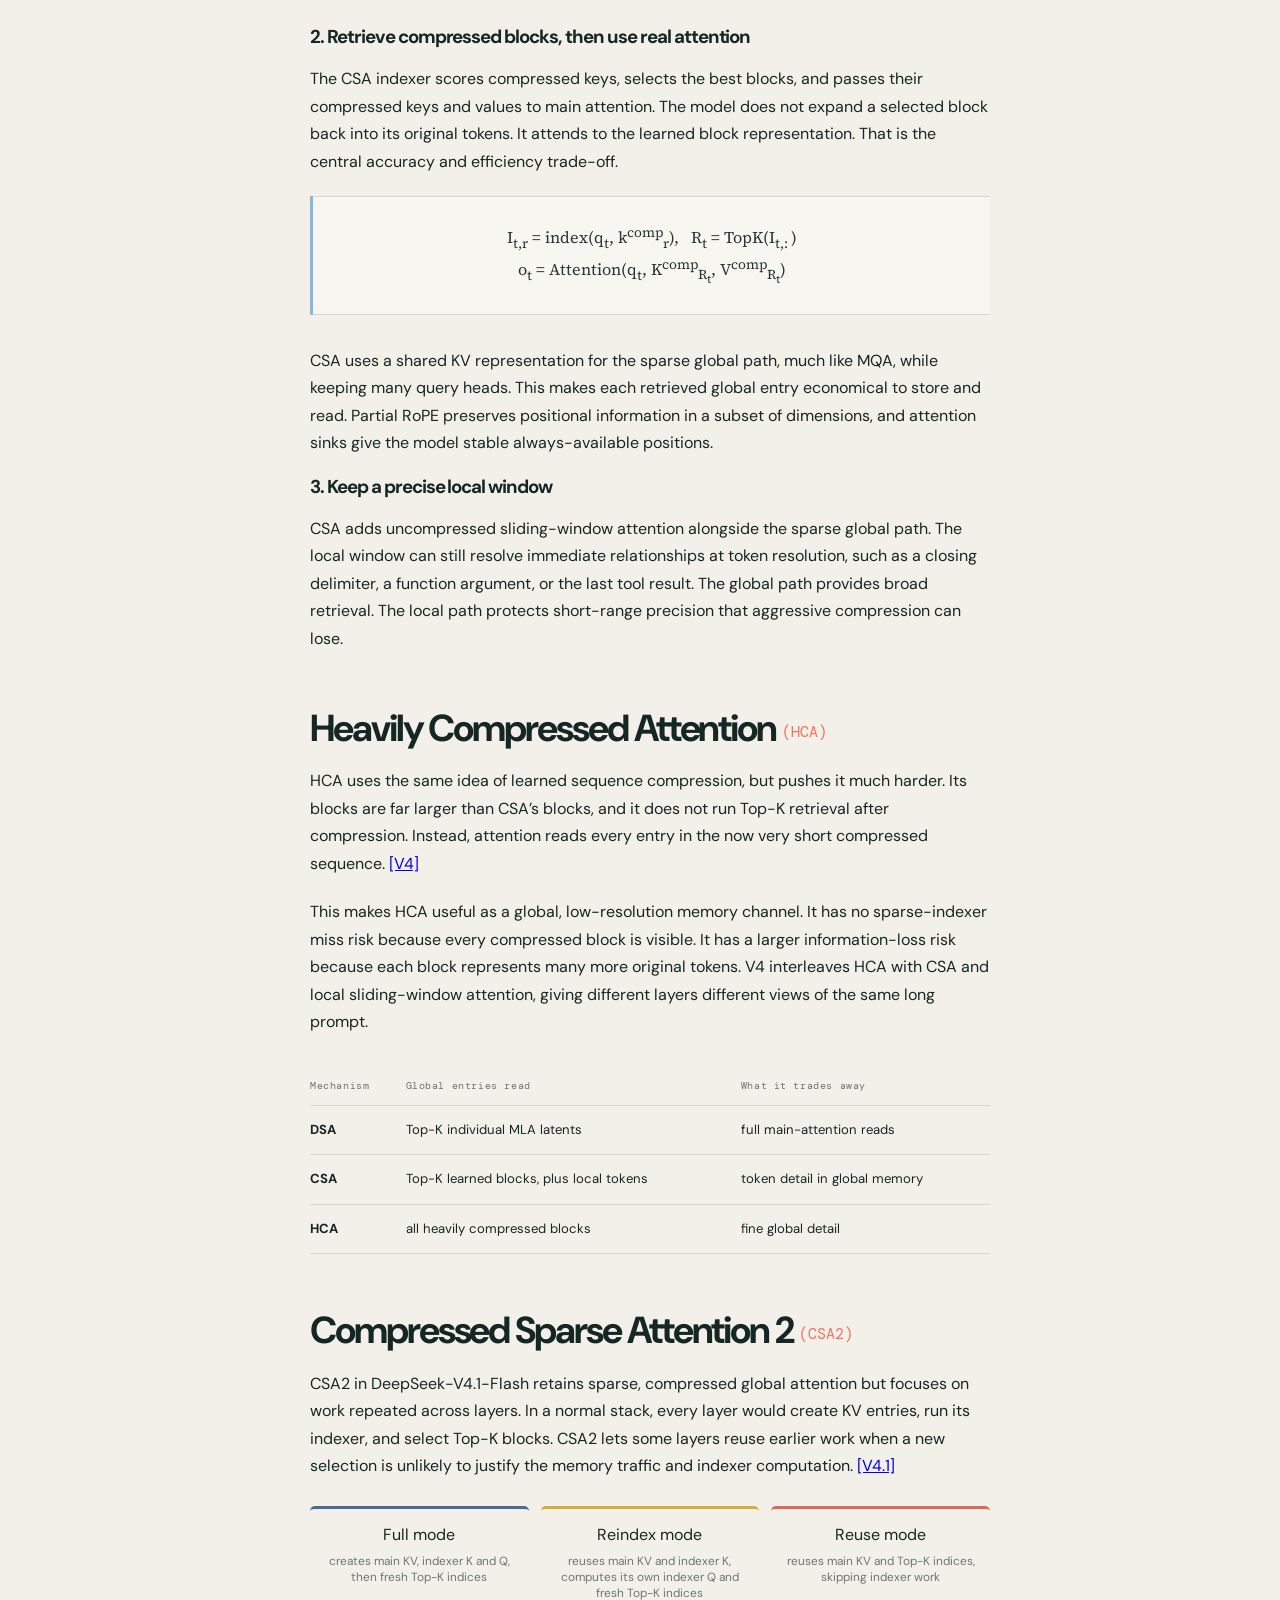
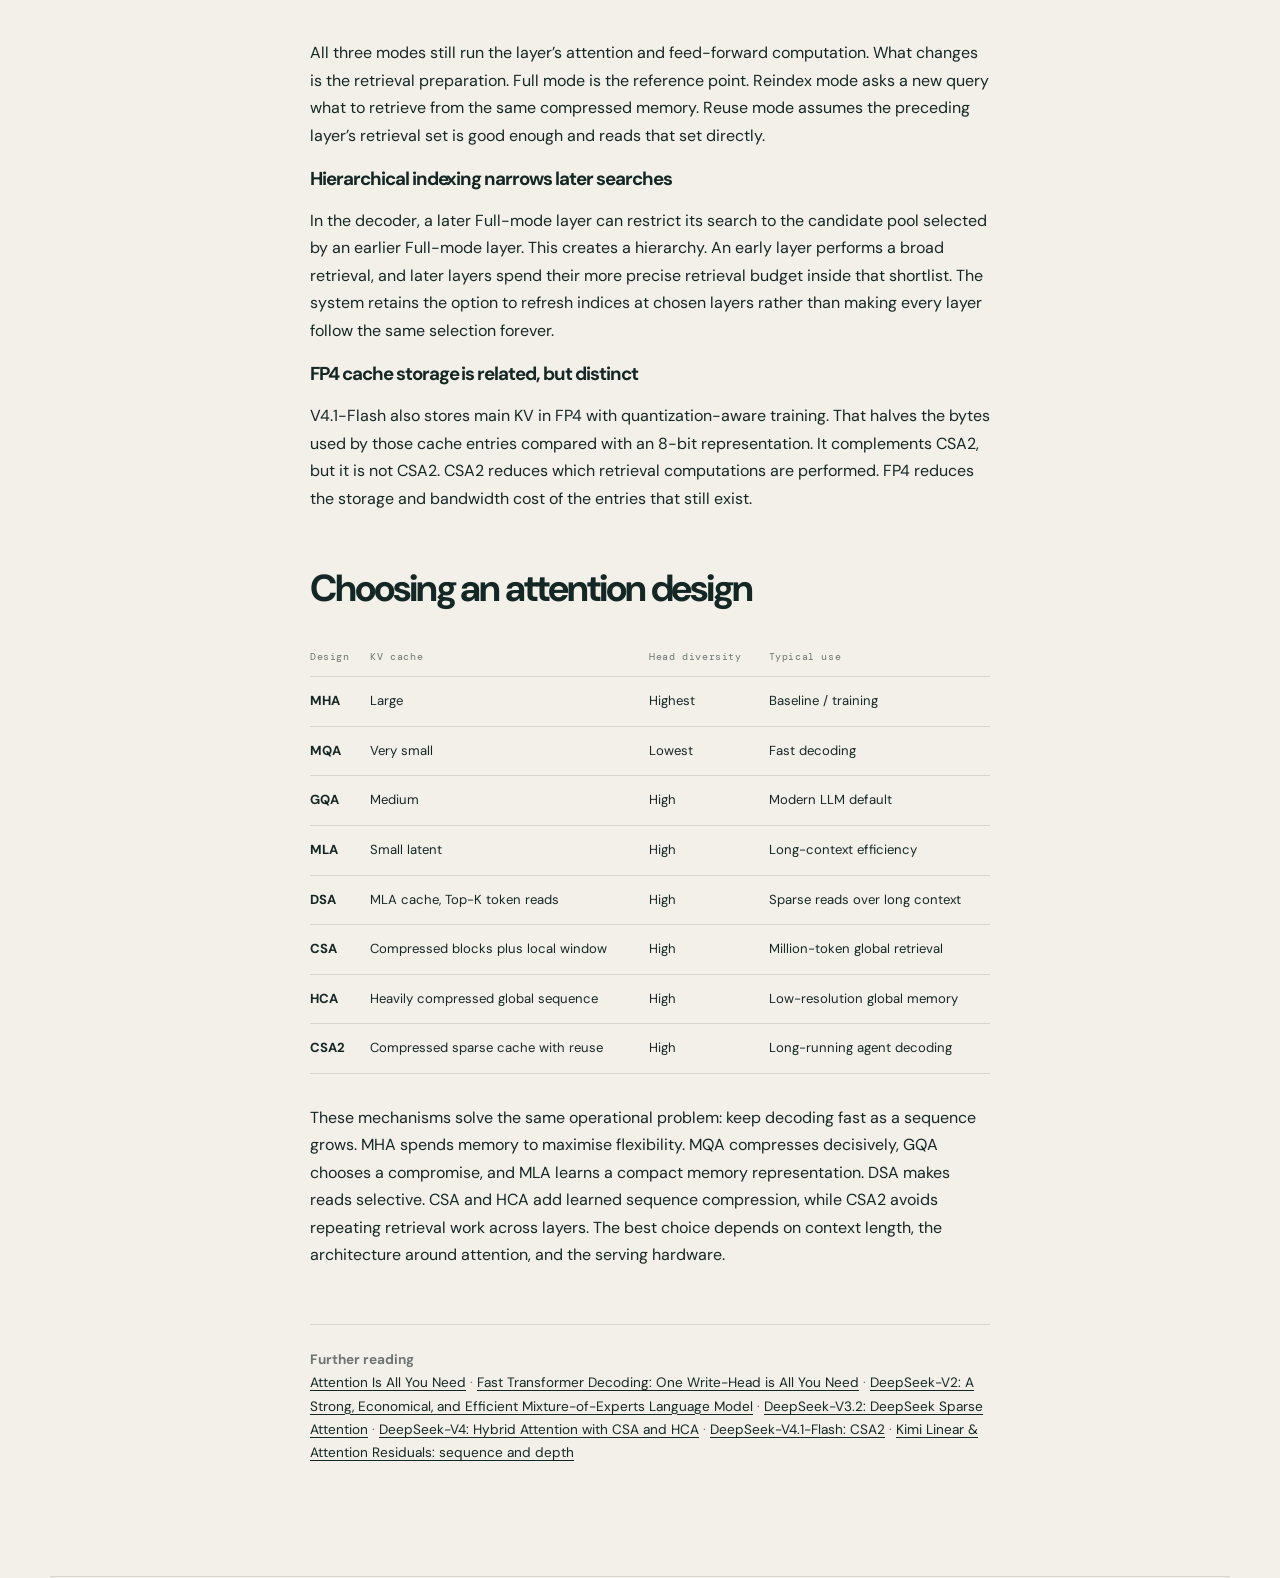
==== commit c792e51c: "doc: add V3.1 and V3.2 and expand upon attention mechanisms introduced by deepseek" ====
--- a/attention/index.html
+++ b/attention/index.html
@@ -3,7 +3,7 @@
 <head>
     <meta charset="UTF-8"/>
     <meta name="viewport" content="width=device-width, initial-scale=1.0"/>
-    <meta name="description" content="A practical guide to multi-head, multi-query, and multi-head latent attention."/>
+    <meta name="description" content="A practical guide to dense, compressed, sparse, and cache-aware attention mechanisms."/>
     <title>Attention mechanisms — stucksam</title>
     <link rel="preconnect" href="https://fonts.googleapis.com"/>
     <link rel="preconnect" href="https://fonts.gstatic.com" crossorigin/>
@@ -23,9 +23,9 @@
             <p class="eyebrow"><span></span> Foundations · explainer</p>
             <p class="article-kicker">The mechanism that lets tokens consult one another.</p>
             <h1>Attention<br/><em>mechanisms</em></h1>
-            <p class="article-dek">From multi-head attention to the KV-cache-conscious designs behind fast modern
-                language models: MQA and MLA.</p>
-            <div class="article-meta"><span>12 min read</span><span>Updated Jul 2026</span></div>
+            <p class="article-dek">How a model chooses what to read: dense attention, KV-cache compression, sparse
+                long-context reads, and the layer-sharing designs behind V4 and V4.1.</p>
+            <div class="article-meta"><span>25 min read</span><span>Updated Sep 2026</span></div>
         </header>
 
         <div class="article-layout">
@@ -35,6 +35,11 @@
                 <a href="#mha">Multi-head attention</a>
                 <a href="#mqa">Multi-query attention</a>
                 <a href="#mla">Multi-head latent attention</a>
+                <a href="#dsa">DeepSeek Sparse Attention</a>
+                <a href="#sparse">Sparse attention</a>
+                <a href="#csa">Compressed Sparse Attention</a>
+                <a href="#hca">Heavily Compressed Attention</a>
+                <a href="#csa2">CSA2</a>
                 <a href="#compare">Comparison</a>
             </aside>
 
@@ -252,6 +257,54 @@
         y = torch.cat((y, torch.zeros_like(q_r)), -1).transpose(1,2).reshape(B,T,D)
         return self.out(y)</code></pre>
 
+                <h2 id="dsa">DeepSeek Sparse Attention <span>(DSA)</span></h2>
+                <p>DeepSeek-V3.2 is the first model in this sequence to make the <em>read pattern</em> sparse. MLA already reduces the size of each cached entry. DSA decides that a query should read only a small number of those entries. It retains the MLA cache and adds a separate, inexpensive lightning indexer that ranks past tokens before main attention runs. <a href="#v32-source">[V3.2]</a></p>
+                <h3>What DSA changes</h3>
+                <p>Without DSA, a token’s main attention queries every earlier MLA latent in the context. With DSA, the indexer first gives each earlier token a relevance score. Main attention receives the Top-K highest-scoring MLA entries, not the whole context. The selected entries are still processed by the normal attention calculation. The indexer chooses where to read, while main attention decides how much each chosen entry contributes.</p>
+                <div class="attention-pipeline"><div><b>MLA cache</b><span>one latent per past token</span></div><i>→</i><div class="select-node"><b>lightning indexer</b><span>scores all past tokens</span></div><i>→</i><div class="compress-node"><b>Top-K tokens</b><span>2,048 in sparse training</span></div><i>→</i><div><b>MLA attention</b><span>reads selected latents</span></div></div>
+                <p class="math-label">LIGHTNING INDEXER</p>
+                <div class="equation compact-equation">I<sub>t,s</sub> = Σ<sub>j</sub> w<sub>t,j</sub><sup>I</sup> · ReLU(q<sub>t,j</sub><sup>I</sup> · k<sub>s</sub><sup>I</sup>)<br/>S<sub>t</sub> = TopK(I<sub>t,: </sub>), &nbsp; u<sub>t</sub> = Attention(h<sub>t</sub>, {c<sub>s</sub> | s ∈ S<sub>t</sub>})</div>
+                <p>For query position <em>t</em> and earlier position <em>s</em>, the indexer adds scores from a few small heads. The ReLU removes negative matches. The learned weight lets the current token favour useful indexer heads. This score is not an attention weight and it does not mix values. It is a cheap retrieval score. After selection, normal MLA attention reads the chosen latent values. V3.2 uses MLA in an MQA-like form at this point, so the selected KV latent is shared across query heads.</p>
+                <h3>How DSA learns not to hide useful evidence</h3>
+                <p>An untrained selector would discard useful tokens. V3.2 first runs dense attention, freezes the main model, and trains only the indexer to match the distribution of attention mass made by the existing dense heads:</p>
+                <div class="equation compact-equation">L<sub>index</sub> = Σ<sub>t</sub> D<sub>KL</sub>(p<sub>t,: </sub> || softmax(I<sub>t,: </sub>))</div>
+                <p>After 1,000 warm-up steps, Top-K selection is enabled and the full model trains on the sparse pattern. The indexer keeps its alignment loss, while the main model keeps the language-model loss. This makes the selector imitate useful dense reads before the model has to rely on it.</p>
+                <h3>What DSA saves, and what it still pays for</h3>
+                <p>Main attention now processes <em>k</em> values rather than the full length <em>L</em>, reducing that part of the work from O(<em>L</em><sup>2</sup>) to O(<em>Lk</em>). The lightning indexer still scores the full history, so DSA is not a fully linear method. It is valuable because scoring with small vectors is far cheaper than reading full main-attention representations. DSA selects individual token latents. The V4 methods below go a step further by compressing neighbouring tokens into blocks before retrieval.</p>
+
+                <h2 id="sparse">Sparse attention: do not read every past position</h2>
+                <p>Dense attention compares a query with every cached key. Its cost grows with context length because every new token must score and read the entire history. Sparse attention changes the read pattern. A cheaper indexer identifies a small number of candidate blocks, then the normal, more expensive attention calculation runs only on those blocks.</p>
+                <div class="callout"><strong>A useful classification.</strong> CSA and HCA are attention mechanisms because they define the keys, values, and positions that a query reads. CSA2 is also an attention mechanism, but it adds an execution schedule: some layers create an index while others reuse one. KV-cache quantization is separate. It changes storage precision, not what is attended to.</div>
+                <p>The trade-off is directness. Dense attention can compare every token with every earlier token. Sparse attention reads only selected memory entries, so its indexer must retain the blocks that matter. Long-context systems often keep a local window of recent, uncompressed tokens because nearby syntax, the latest instruction, and recent tool output are unusually important.</p>
+
+                <h2 id="csa">Compressed Sparse Attention <span>(CSA)</span></h2>
+                <p>CSA, introduced in DeepSeek-V4, has two stages. It first compresses neighbouring KV entries along the sequence, then uses a lightweight indexer to choose a Top-K subset of those compressed entries for core attention. The sparse search therefore runs over a shorter learned representation of history, rather than over individual token entries. <a href="#v4-source">[V4]</a></p>
+                <h3>1. Compress a block into one memory entry</h3>
+                <p>Let <em>H</em> be a run of hidden states. CSA projects them into candidate keys and values, then combines each group of <em>m</em> adjacent positions into one compressed entry. The weights are learned from a second projection, so this is not fixed average pooling. The model can place more of a block’s information into its summary when that information is useful for later retrieval.</p>
+                <div class="equation compact-equation">C = HW<sup>KV</sup>, &nbsp; Z = HW<sup>Z</sup><br/>K<sup>comp</sup><sub>r</sub> = Σ<sub>i=1</sub><sup>m</sup> softmax(Z<sub>r,i</sub>) C<sup>K</sup><sub>r,i</sub>, &nbsp; V<sup>comp</sup><sub>r</sub> = Σ<sub>i=1</sub><sup>m</sup> softmax(Z<sub>r,i</sub>) C<sup>V</sup><sub>r,i</sub></div>
+                <p>V4 forms overlapping compressed views so a boundary token is not forced into only one summary. This reduces the number of global entries by roughly the compression factor while retaining alternatives near block boundaries.</p>
+                <div class="attention-pipeline"><div><b>past tokens</b><span>full sequence</span></div><i>→</i><div class="compress-node"><b>learned compression</b><span>one entry per block</span></div><i>→</i><div class="select-node"><b>Top-K blocks</b><span>lightweight indexer</span></div><i>→</i><div><b>core attention</b><span>selected global memory</span></div></div>
+                <h3>2. Retrieve compressed blocks, then use real attention</h3>
+                <p>The CSA indexer scores compressed keys, selects the best blocks, and passes their compressed keys and values to main attention. The model does not expand a selected block back into its original tokens. It attends to the learned block representation. That is the central accuracy and efficiency trade-off.</p>
+                <div class="equation compact-equation">I<sub>t,r</sub> = index(q<sub>t</sub>, k<sup>comp</sup><sub>r</sub>), &nbsp; R<sub>t</sub> = TopK(I<sub>t,: </sub>)<br/>o<sub>t</sub> = Attention(q<sub>t</sub>, K<sup>comp</sup><sub>R<sub>t</sub></sub>, V<sup>comp</sup><sub>R<sub>t</sub></sub>)</div>
+                <p>CSA uses a shared KV representation for the sparse global path, much like MQA, while keeping many query heads. This makes each retrieved global entry economical to store and read. Partial RoPE preserves positional information in a subset of dimensions, and attention sinks give the model stable always-available positions.</p>
+                <h3>3. Keep a precise local window</h3>
+                <p>CSA adds uncompressed sliding-window attention alongside the sparse global path. The local window can still resolve immediate relationships at token resolution, such as a closing delimiter, a function argument, or the last tool result. The global path provides broad retrieval. The local path protects short-range precision that aggressive compression can lose.</p>
+
+                <h2 id="hca">Heavily Compressed Attention <span>(HCA)</span></h2>
+                <p>HCA uses the same idea of learned sequence compression, but pushes it much harder. Its blocks are far larger than CSA’s blocks, and it does not run Top-K retrieval after compression. Instead, attention reads every entry in the now very short compressed sequence. <a href="#v4-source">[V4]</a></p>
+                <p>This makes HCA useful as a global, low-resolution memory channel. It has no sparse-indexer miss risk because every compressed block is visible. It has a larger information-loss risk because each block represents many more original tokens. V4 interleaves HCA with CSA and local sliding-window attention, giving different layers different views of the same long prompt.</p>
+                <div class="compare-wrap"><table><thead><tr><th>Mechanism</th><th>Global entries read</th><th>What it trades away</th></tr></thead><tbody><tr><td><strong>DSA</strong></td><td>Top-K individual MLA latents</td><td>full main-attention reads</td></tr><tr><td><strong>CSA</strong></td><td>Top-K learned blocks, plus local tokens</td><td>token detail in global memory</td></tr><tr><td><strong>HCA</strong></td><td>all heavily compressed blocks</td><td>fine global detail</td></tr></tbody></table></div>
+
+                <h2 id="csa2">Compressed Sparse Attention 2 <span>(CSA2)</span></h2>
+                <p>CSA2 in DeepSeek-V4.1-Flash retains sparse, compressed global attention but focuses on work repeated across layers. In a normal stack, every layer would create KV entries, run its indexer, and select Top-K blocks. CSA2 lets some layers reuse earlier work when a new selection is unlikely to justify the memory traffic and indexer computation. <a href="#v41-source">[V4.1]</a></p>
+                <div class="csa2-modes"><div><b>Full mode</b><span>creates main KV, indexer K and Q, then fresh Top-K indices</span></div><div><b>Reindex mode</b><span>reuses main KV and indexer K, computes its own indexer Q and fresh Top-K indices</span></div><div><b>Reuse mode</b><span>reuses main KV and Top-K indices, skipping indexer work</span></div></div>
+                <p>All three modes still run the layer’s attention and feed-forward computation. What changes is the retrieval preparation. Full mode is the reference point. Reindex mode asks a new query what to retrieve from the same compressed memory. Reuse mode assumes the preceding layer’s retrieval set is good enough and reads that set directly.</p>
+                <h3>Hierarchical indexing narrows later searches</h3>
+                <p>In the decoder, a later Full-mode layer can restrict its search to the candidate pool selected by an earlier Full-mode layer. This creates a hierarchy. An early layer performs a broad retrieval, and later layers spend their more precise retrieval budget inside that shortlist. The system retains the option to refresh indices at chosen layers rather than making every layer follow the same selection forever.</p>
+                <h3>FP4 cache storage is related, but distinct</h3>
+                <p>V4.1-Flash also stores main KV in FP4 with quantization-aware training. That halves the bytes used by those cache entries compared with an 8-bit representation. It complements CSA2, but it is not CSA2. CSA2 reduces which retrieval computations are performed. FP4 reduces the storage and bandwidth cost of the entries that still exist.</p>
+
                 <h2 id="compare">Choosing an attention design</h2>
                 <div class="compare-wrap">
                     <table>
@@ -288,19 +341,47 @@
                             <td>High</td>
                             <td>Long-context efficiency</td>
                         </tr>
+                        <tr>
+                            <td><strong>DSA</strong></td>
+                            <td>MLA cache, Top-K token reads</td>
+                            <td>High</td>
+                            <td>Sparse reads over long context</td>
+                        </tr>
+                        <tr>
+                            <td><strong>CSA</strong></td>
+                            <td>Compressed blocks plus local window</td>
+                            <td>High</td>
+                            <td>Million-token global retrieval</td>
+                        </tr>
+                        <tr>
+                            <td><strong>HCA</strong></td>
+                            <td>Heavily compressed global sequence</td>
+                            <td>High</td>
+                            <td>Low-resolution global memory</td>
+                        </tr>
+                        <tr>
+                            <td><strong>CSA2</strong></td>
+                            <td>Compressed sparse cache with reuse</td>
+                            <td>High</td>
+                            <td>Long-running agent decoding</td>
+                        </tr>
                         </tbody>
                     </table>
                 </div>
                 <p>These mechanisms solve the same operational problem: keep decoding fast as a sequence grows. MHA
-                    spends memory to maximize flexibility; MQA is a decisive compression; GQA chooses a compromise; MLA
-                    learns a compact memory representation. The best choice depends less on a single FLOP count than on
-                    the model’s context length, architecture, and serving hardware.</p>
+                    spends memory to maximise flexibility. MQA compresses decisively, GQA chooses a compromise, and MLA
+                    learns a compact memory representation. DSA makes reads selective. CSA and HCA add learned sequence
+                    compression, while CSA2 avoids repeating retrieval work across layers. The best choice depends on
+                    context length, the architecture around attention, and the serving hardware.</p>
 
                 <hr/>
                 <p class="sources"><strong>Further reading</strong><br/><a href="https://arxiv.org/abs/1706.03762">Attention
                     Is All You Need</a> · <a href="https://arxiv.org/abs/1911.02150">Fast Transformer Decoding: One
                     Write-Head is All You Need</a> · <a href="https://arxiv.org/abs/2405.04434">DeepSeek-V2: A Strong,
-                    Economical, and Efficient Mixture-of-Experts Language Model</a> · <a
+                    Economical, and Efficient Mixture-of-Experts Language Model</a> · <a id="v32-source"
+                        href="https://arxiv.org/html/2512.02556">DeepSeek-V3.2: DeepSeek Sparse Attention</a> · <a id="v4-source"
+                        href="https://arxiv.org/html/2606.19348">DeepSeek-V4: Hybrid Attention with CSA and HCA</a> · <a id="v41-source"
+                        href="https://huggingface.co/deepseek-ai/DeepSeek-V4.1-Flash">DeepSeek-V4.1-Flash: CSA2</a> · <a
                         href="../linear-attention-residuals/">Kimi Linear &amp; Attention Residuals: sequence and
                     depth</a></p>
             </div>
--- a/attention/article.css
+++ b/attention/article.css
@@ -340,6 +340,46 @@
     }
 }
 
+.attention-pipeline {
+    display: flex;
+    align-items: stretch;
+    justify-content: center;
+    gap: 9px;
+    margin: 28px 0;
+}
+
+.attention-pipeline div, .csa2-modes div {
+    border: 1px solid var(--rule);
+    border-radius: 5px;
+    background: var(--paper);
+    padding: 12px 14px;
+    text-align: center;
+}
+
+.attention-pipeline b, .csa2-modes b { display: block; font: 600 .76rem var(--mono); }
+.attention-pipeline span, .csa2-modes span { display: block; margin-top: 5px; color: var(--muted); font-size: .74rem; line-height: 1.35; }
+.attention-pipeline i { align-self: center; color: var(--muted); font-style: normal; font-size: 1.25rem; }
+.attention-pipeline .select-node { border-color: #d76d59; background: #fff4f0; }
+.attention-pipeline .compress-node { border-color: #d3ad41; background: #fff9e6; }
+
+.csa2-modes {
+    display: grid;
+    grid-template-columns: repeat(3, 1fr);
+    gap: 12px;
+    margin: 26px 0;
+}
+
+.csa2-modes div:first-child { border-top: 3px solid #436d96; }
+.csa2-modes div:nth-child(2) { border-top: 3px solid #d3ad41; }
+.csa2-modes div:last-child { border-top: 3px solid #d76d59; }
+
+@media (max-width: 700px) {
+    .attention-pipeline { flex-wrap: wrap; }
+    .attention-pipeline i { display: none; }
+    .attention-pipeline div { flex: 1 1 42%; }
+    .csa2-modes { grid-template-columns: 1fr; }
+}
+
 @media (max-width: 530px) {
     .article, .article-header {
         width: min(100% - 32px, 1180px)
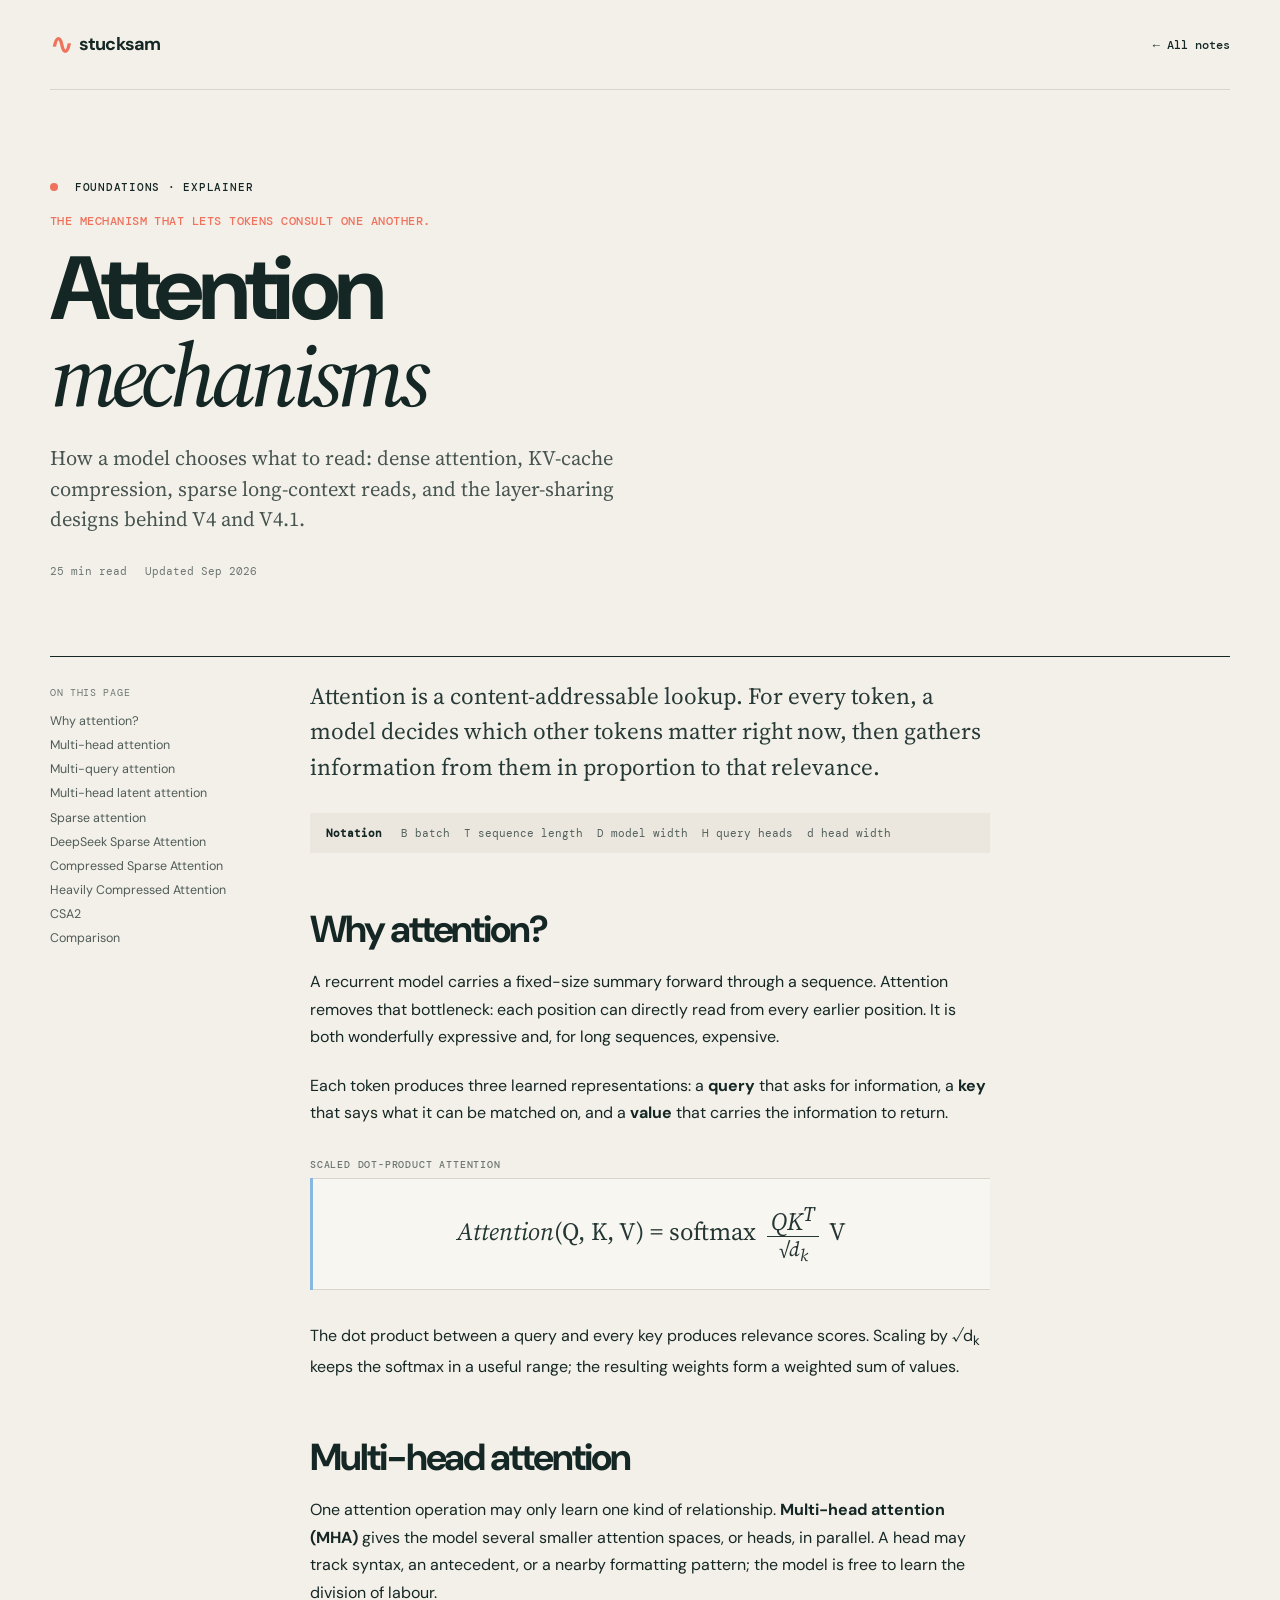
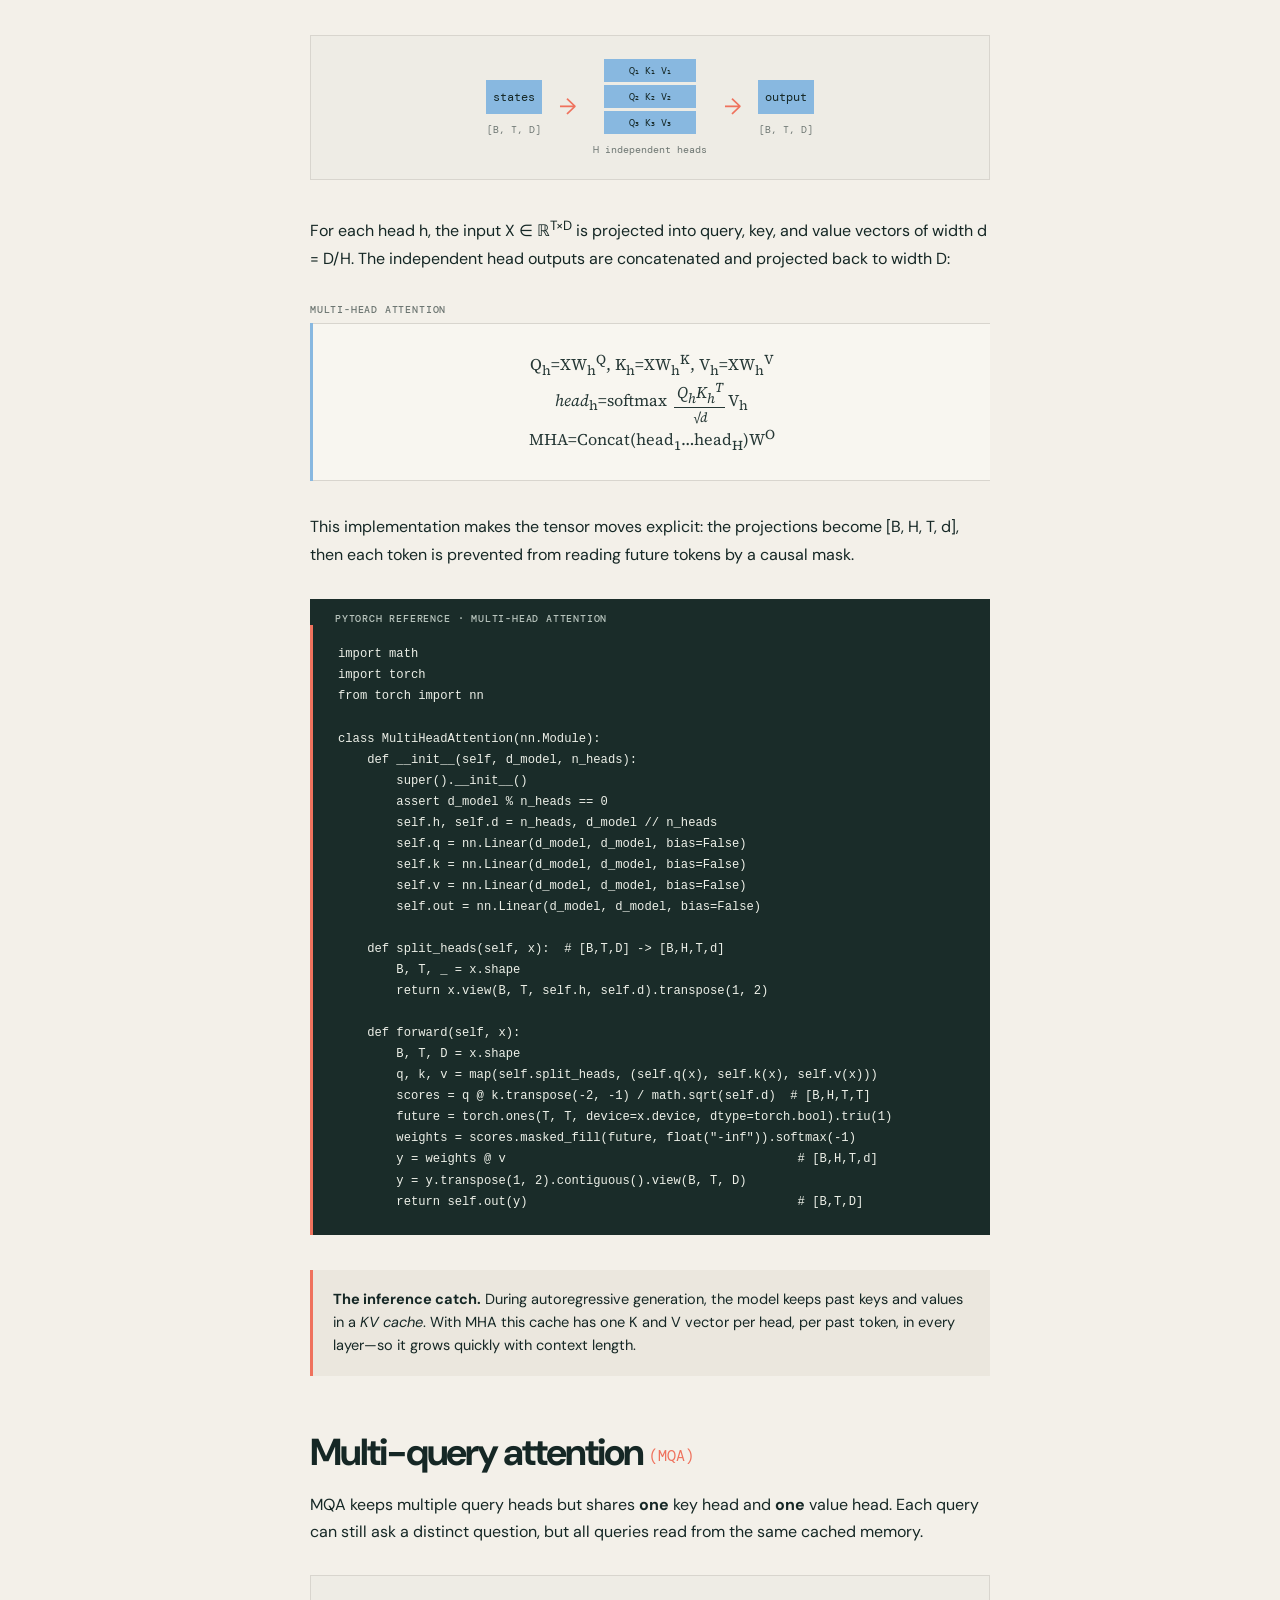
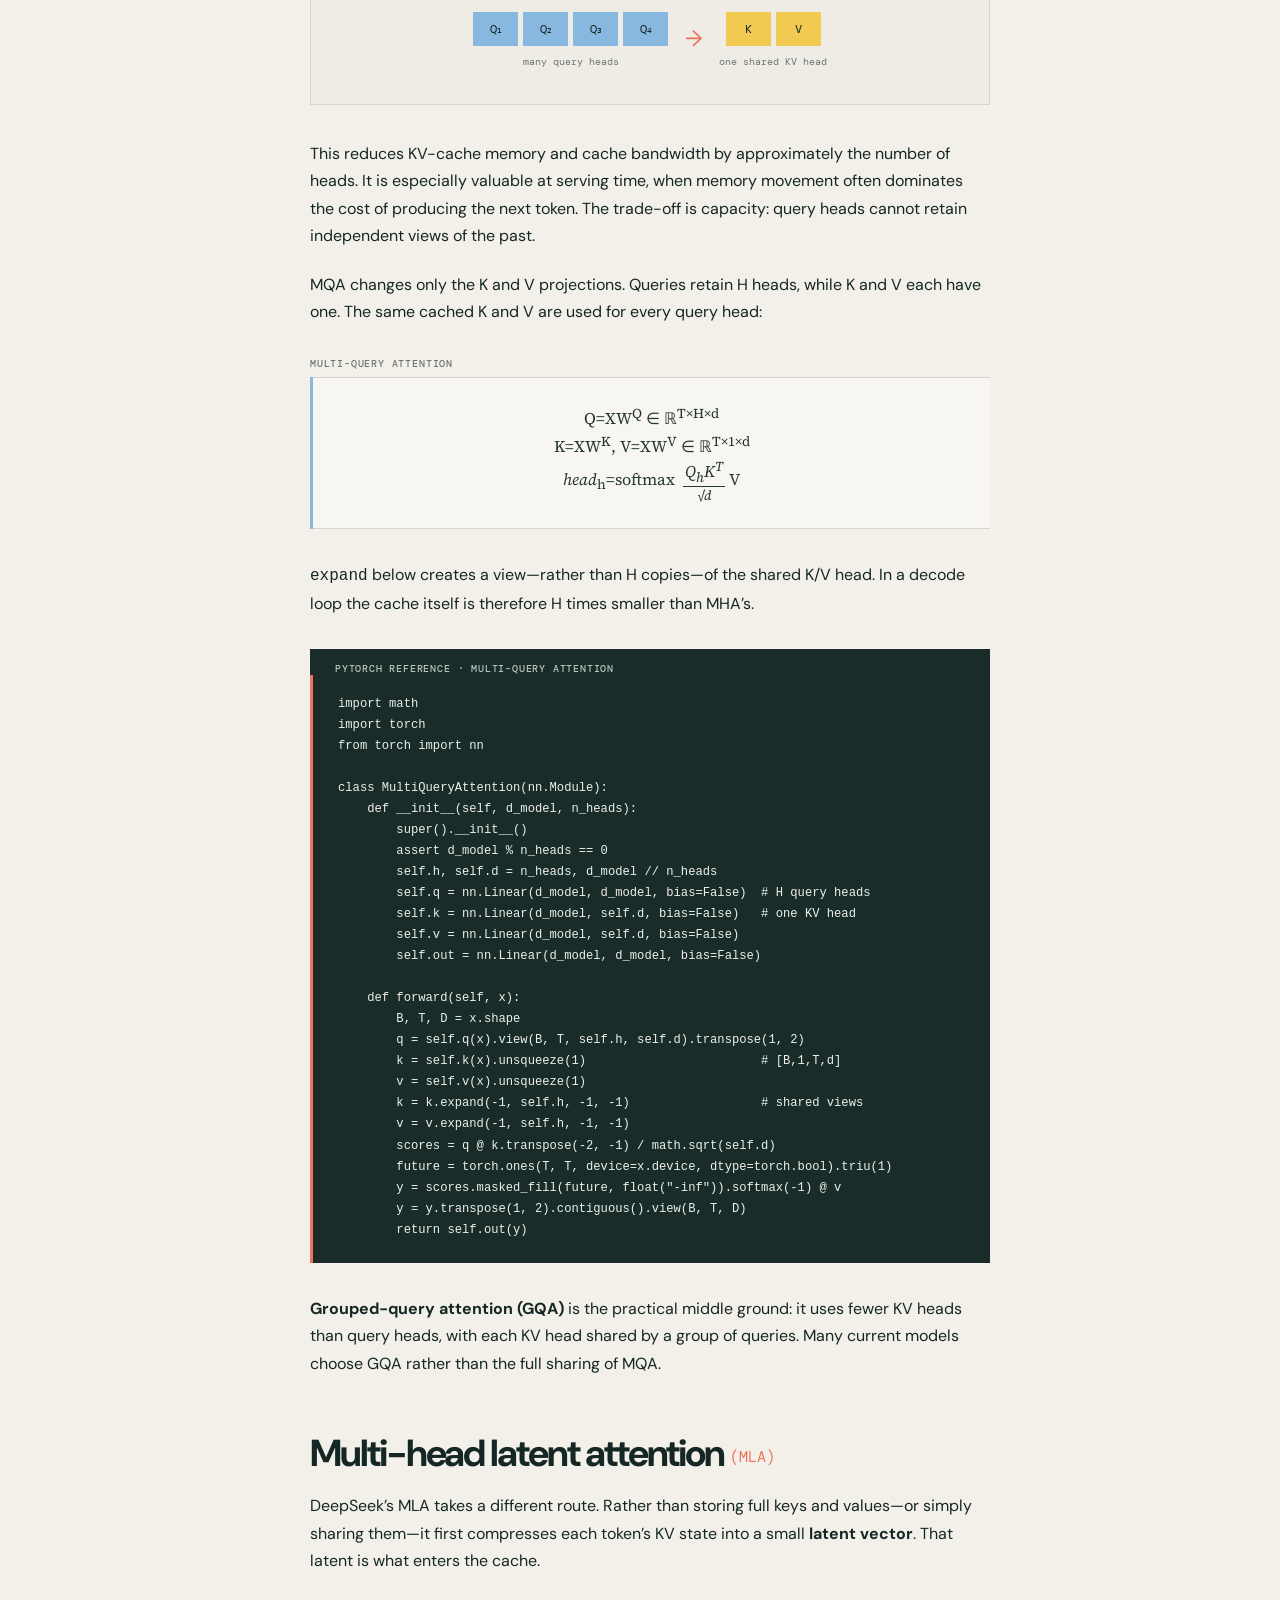
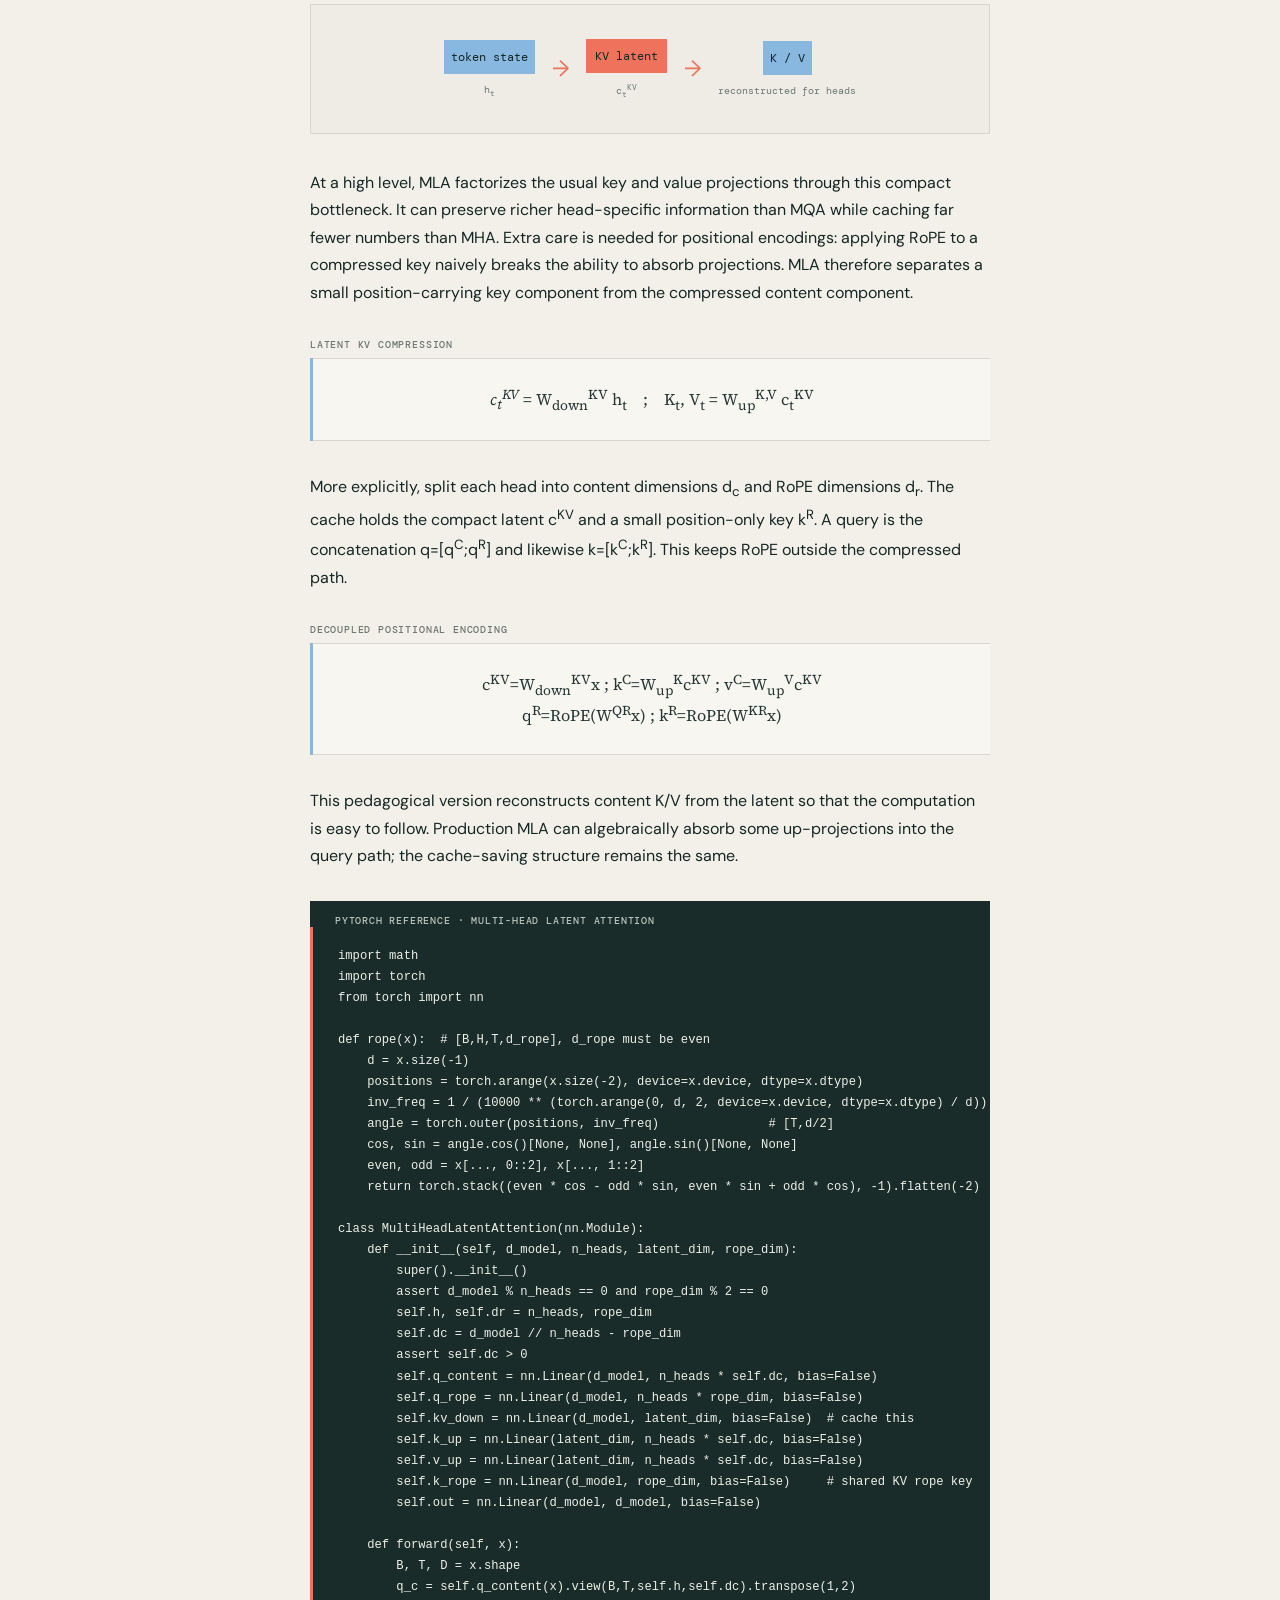
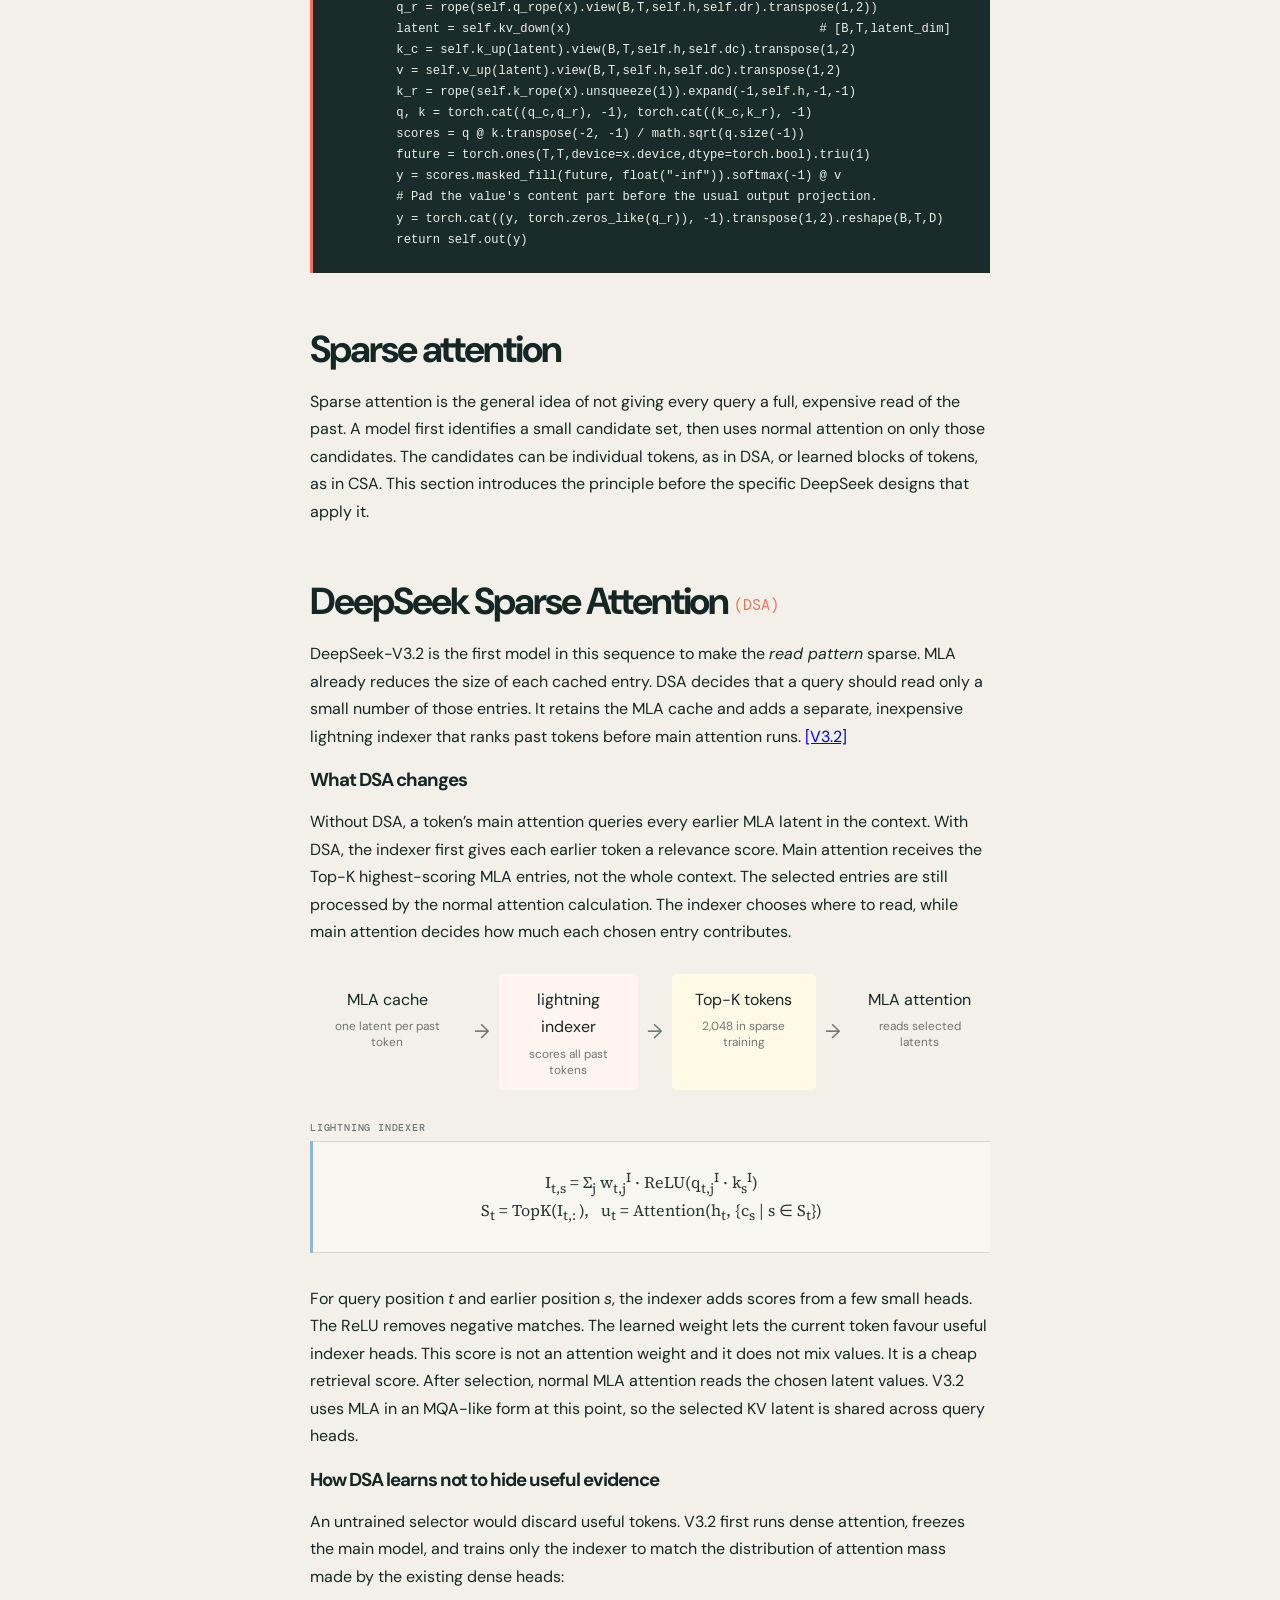
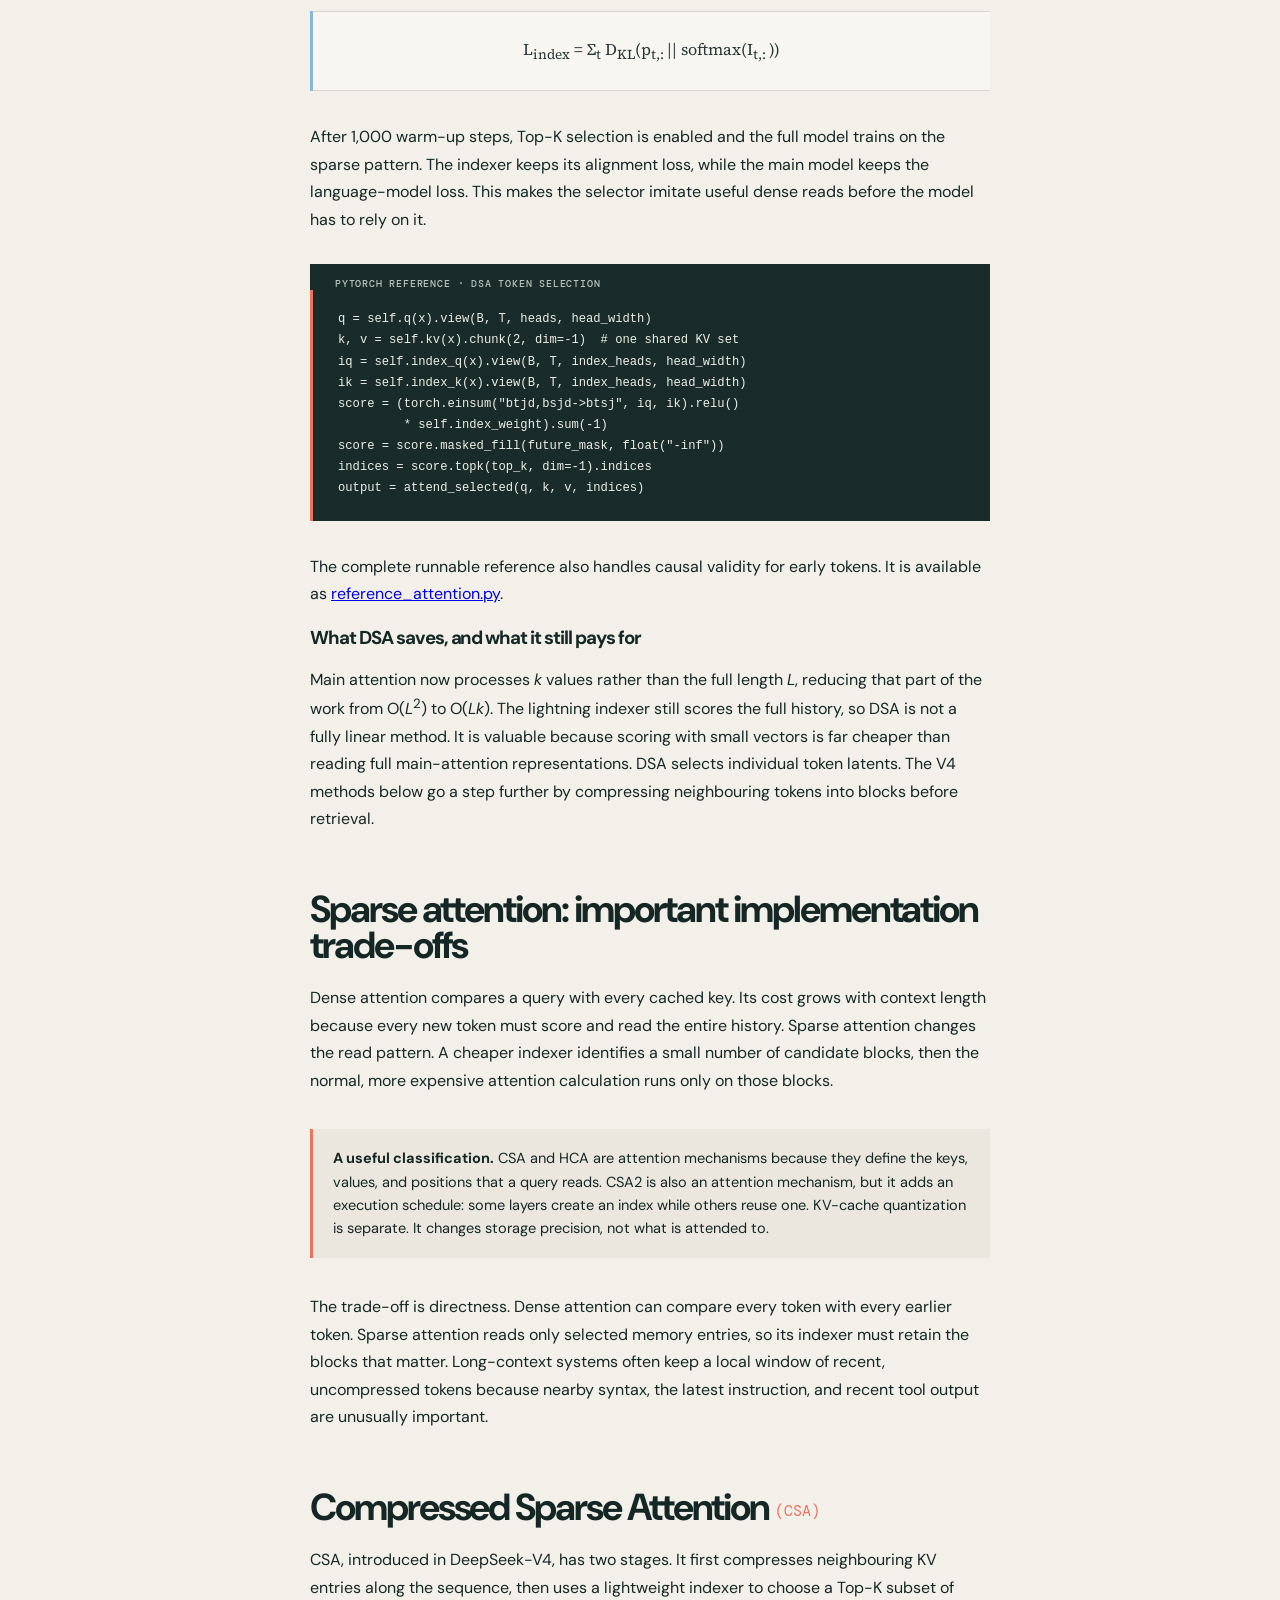
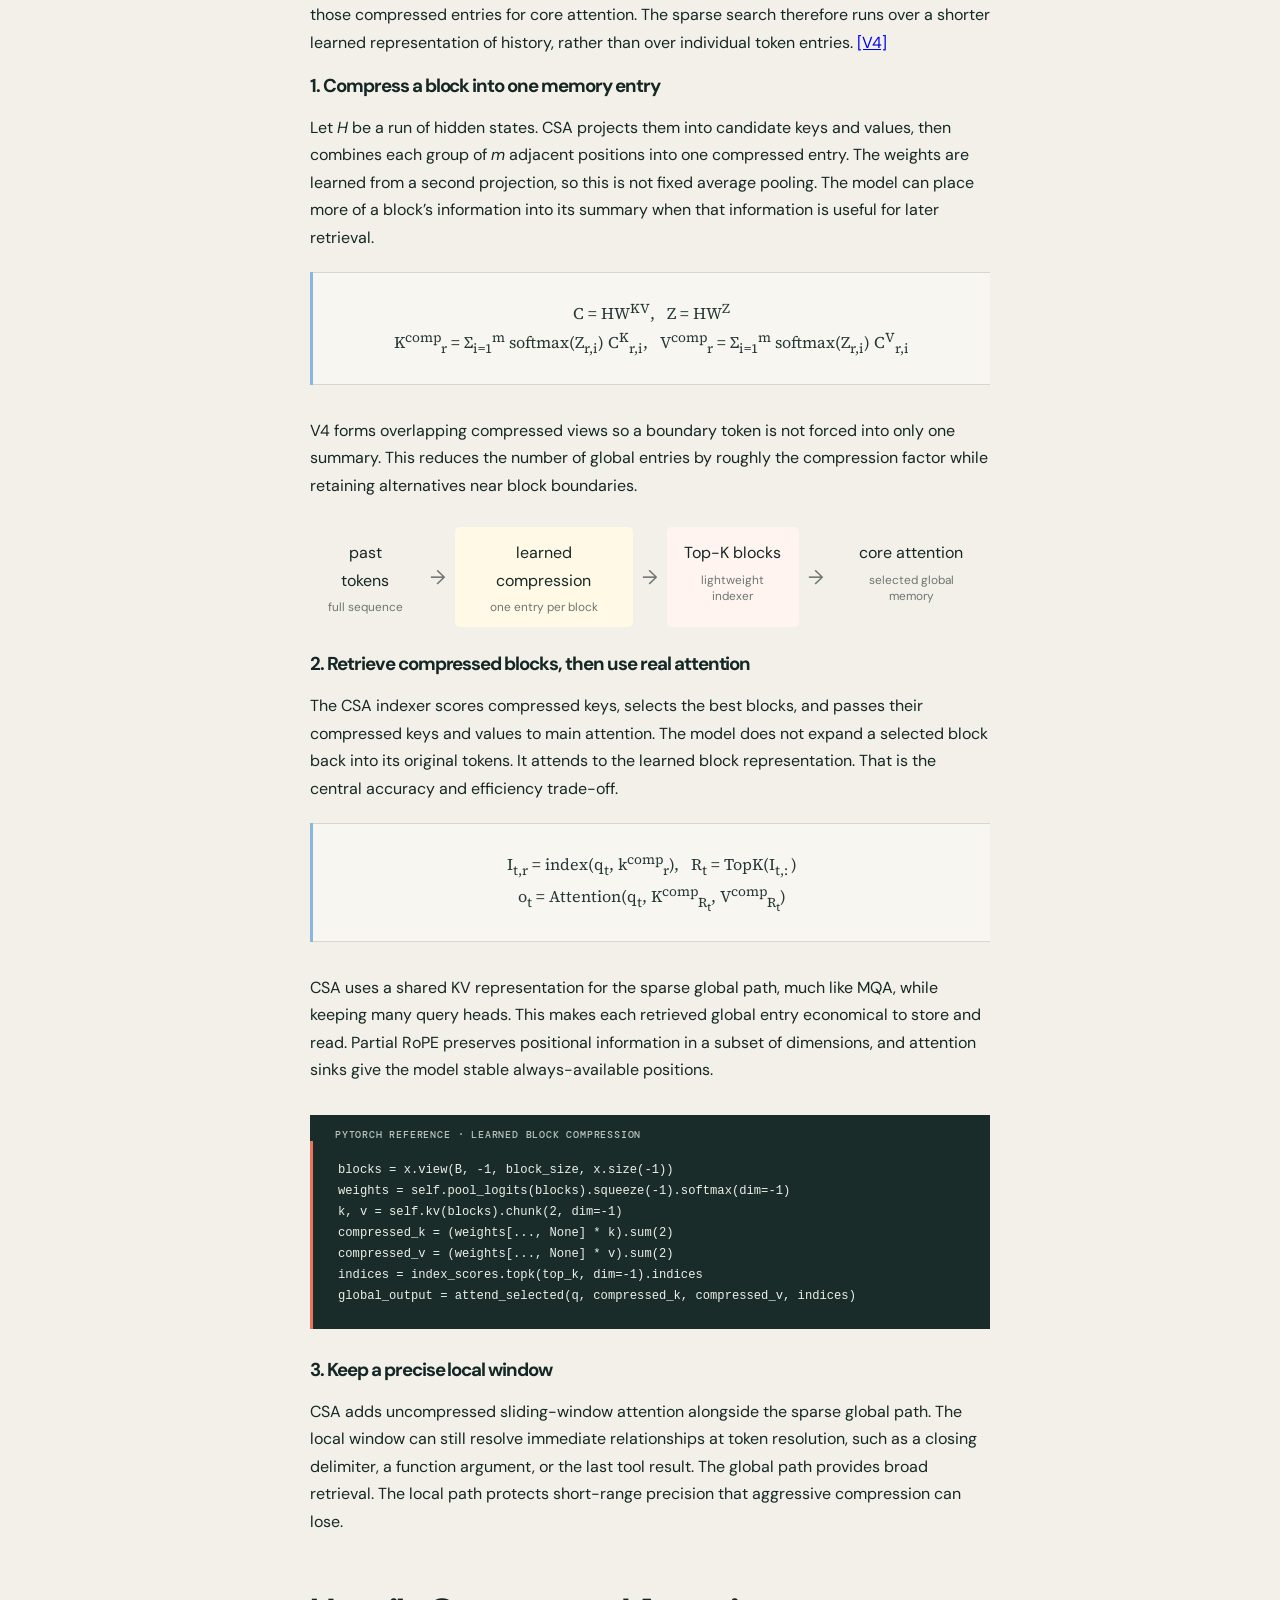
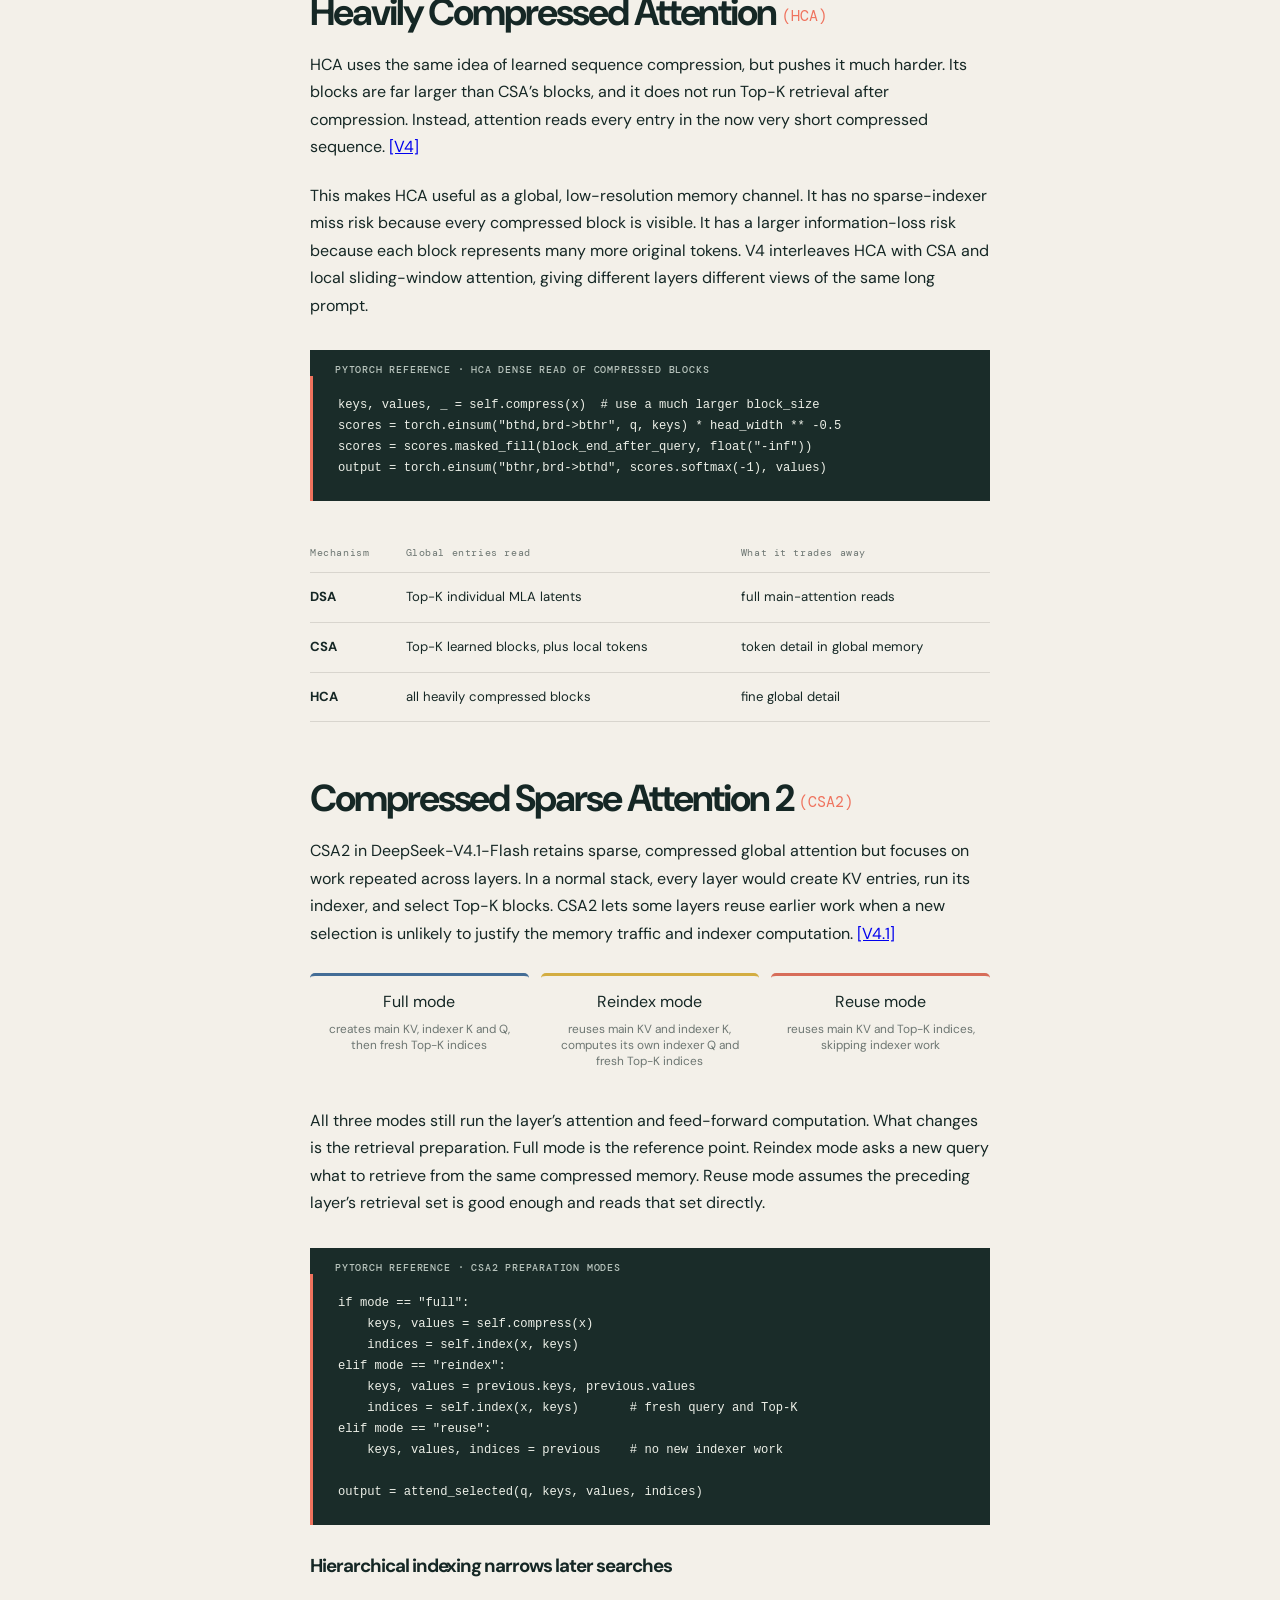
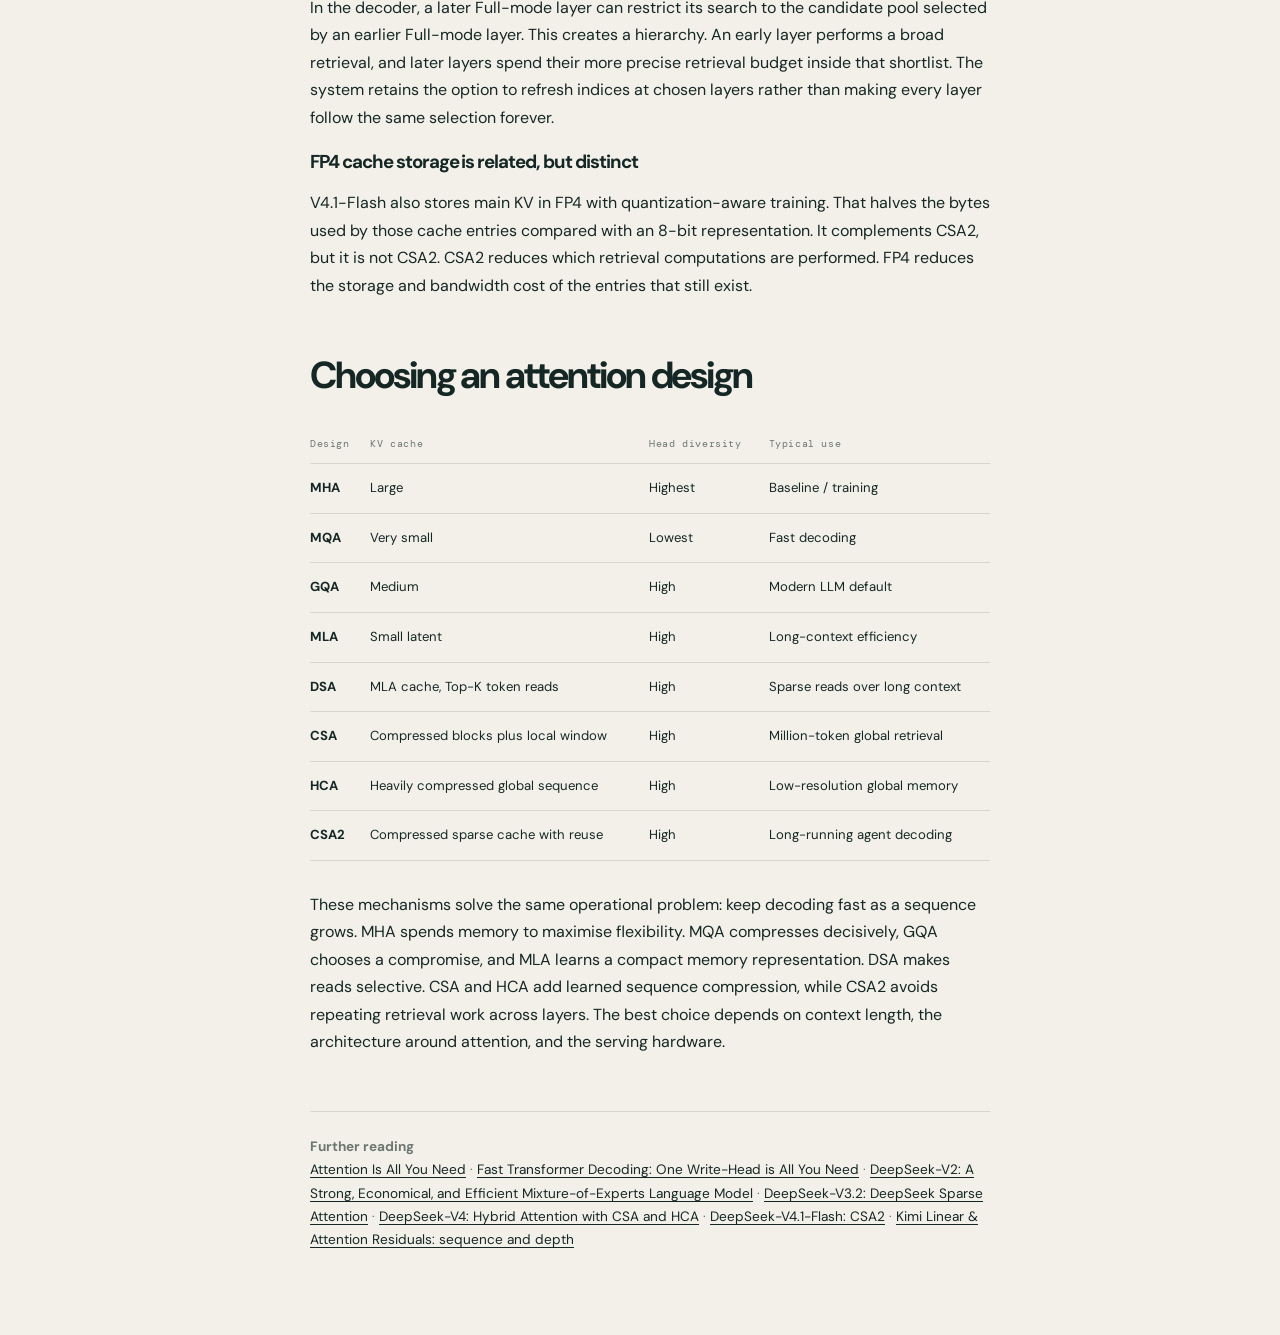
==== commit dbdfc755: "doc: create separate guide of deepseek based attention mechanisms in attention page" ====
--- a/attention/index.html
+++ b/attention/index.html
@@ -3,7 +3,8 @@
 <head>
     <meta charset="UTF-8"/>
     <meta name="viewport" content="width=device-width, initial-scale=1.0"/>
-    <meta name="description" content="A practical guide to dense, compressed, sparse, and cache-aware attention mechanisms."/>
+    <meta name="description"
+          content="A practical guide to dense, compressed, sparse, and cache-aware attention mechanisms."/>
     <title>Attention mechanisms — stucksam</title>
     <link rel="preconnect" href="https://fonts.googleapis.com"/>
     <link rel="preconnect" href="https://fonts.gstatic.com" crossorigin/>
@@ -35,8 +36,8 @@
                 <a href="#mha">Multi-head attention</a>
                 <a href="#mqa">Multi-query attention</a>
                 <a href="#mla">Multi-head latent attention</a>
+                <a href="#sparse">Sparse attention</a>
                 <a href="#dsa">DeepSeek Sparse Attention</a>
-                <a href="#sparse">Sparse attention</a>
                 <a href="#csa">Compressed Sparse Attention</a>
                 <a href="#hca">Heavily Compressed Attention</a>
                 <a href="#csa2">CSA2</a>
@@ -257,53 +258,218 @@
         y = torch.cat((y, torch.zeros_like(q_r)), -1).transpose(1,2).reshape(B,T,D)
         return self.out(y)</code></pre>
 
+                <h2 id="sparse">Sparse attention</h2>
+                <p>Sparse attention is the general idea of not giving every query a full, expensive read of the past. A model first identifies a small candidate set, then uses normal attention on only those candidates. The candidates can be individual tokens, as in DSA, or learned blocks of tokens, as in CSA. This section introduces the principle before the specific DeepSeek designs that apply it.</p>
+
                 <h2 id="dsa">DeepSeek Sparse Attention <span>(DSA)</span></h2>
-                <p>DeepSeek-V3.2 is the first model in this sequence to make the <em>read pattern</em> sparse. MLA already reduces the size of each cached entry. DSA decides that a query should read only a small number of those entries. It retains the MLA cache and adds a separate, inexpensive lightning indexer that ranks past tokens before main attention runs. <a href="#v32-source">[V3.2]</a></p>
+                <p>DeepSeek-V3.2 is the first model in this sequence to make the <em>read pattern</em> sparse. MLA
+                    already reduces the size of each cached entry. DSA decides that a query should read only a small
+                    number of those entries. It retains the MLA cache and adds a separate, inexpensive lightning indexer
+                    that ranks past tokens before main attention runs. <a href="#v32-source">[V3.2]</a></p>
                 <h3>What DSA changes</h3>
-                <p>Without DSA, a token’s main attention queries every earlier MLA latent in the context. With DSA, the indexer first gives each earlier token a relevance score. Main attention receives the Top-K highest-scoring MLA entries, not the whole context. The selected entries are still processed by the normal attention calculation. The indexer chooses where to read, while main attention decides how much each chosen entry contributes.</p>
-                <div class="attention-pipeline"><div><b>MLA cache</b><span>one latent per past token</span></div><i>→</i><div class="select-node"><b>lightning indexer</b><span>scores all past tokens</span></div><i>→</i><div class="compress-node"><b>Top-K tokens</b><span>2,048 in sparse training</span></div><i>→</i><div><b>MLA attention</b><span>reads selected latents</span></div></div>
+                <p>Without DSA, a token’s main attention queries every earlier MLA latent in the context. With DSA, the
+                    indexer first gives each earlier token a relevance score. Main attention receives the Top-K
+                    highest-scoring MLA entries, not the whole context. The selected entries are still processed by the
+                    normal attention calculation. The indexer chooses where to read, while main attention decides how
+                    much each chosen entry contributes.</p>
+                <div class="attention-pipeline">
+                    <div><b>MLA cache</b><span>one latent per past token</span></div>
+                    <i>→</i>
+                    <div class="select-node"><b>lightning indexer</b><span>scores all past tokens</span></div>
+                    <i>→</i>
+                    <div class="compress-node"><b>Top-K tokens</b><span>2,048 in sparse training</span></div>
+                    <i>→</i>
+                    <div><b>MLA attention</b><span>reads selected latents</span></div>
+                </div>
                 <p class="math-label">LIGHTNING INDEXER</p>
-                <div class="equation compact-equation">I<sub>t,s</sub> = Σ<sub>j</sub> w<sub>t,j</sub><sup>I</sup> · ReLU(q<sub>t,j</sub><sup>I</sup> · k<sub>s</sub><sup>I</sup>)<br/>S<sub>t</sub> = TopK(I<sub>t,: </sub>), &nbsp; u<sub>t</sub> = Attention(h<sub>t</sub>, {c<sub>s</sub> | s ∈ S<sub>t</sub>})</div>
-                <p>For query position <em>t</em> and earlier position <em>s</em>, the indexer adds scores from a few small heads. The ReLU removes negative matches. The learned weight lets the current token favour useful indexer heads. This score is not an attention weight and it does not mix values. It is a cheap retrieval score. After selection, normal MLA attention reads the chosen latent values. V3.2 uses MLA in an MQA-like form at this point, so the selected KV latent is shared across query heads.</p>
+                <div class="equation compact-equation">I<sub>t,s</sub> = Σ<sub>j</sub> w<sub>t,j</sub><sup>I</sup> ·
+                    ReLU(q<sub>t,j</sub><sup>I</sup> · k<sub>s</sub><sup>I</sup>)<br/>S<sub>t</sub> =
+                    TopK(I<sub>t,: </sub>), &nbsp; u<sub>t</sub> = Attention(h<sub>t</sub>, {c<sub>s</sub> | s ∈
+                    S<sub>t</sub>})
+                </div>
+                <p>For query position <em>t</em> and earlier position <em>s</em>, the indexer adds scores from a few
+                    small heads. The ReLU removes negative matches. The learned weight lets the current token favour
+                    useful indexer heads. This score is not an attention weight and it does not mix values. It is a
+                    cheap retrieval score. After selection, normal MLA attention reads the chosen latent values. V3.2
+                    uses MLA in an MQA-like form at this point, so the selected KV latent is shared across query heads.
+                </p>
                 <h3>How DSA learns not to hide useful evidence</h3>
-                <p>An untrained selector would discard useful tokens. V3.2 first runs dense attention, freezes the main model, and trains only the indexer to match the distribution of attention mass made by the existing dense heads:</p>
-                <div class="equation compact-equation">L<sub>index</sub> = Σ<sub>t</sub> D<sub>KL</sub>(p<sub>t,: </sub> || softmax(I<sub>t,: </sub>))</div>
-                <p>After 1,000 warm-up steps, Top-K selection is enabled and the full model trains on the sparse pattern. The indexer keeps its alignment loss, while the main model keeps the language-model loss. This makes the selector imitate useful dense reads before the model has to rely on it.</p>
+                <p>An untrained selector would discard useful tokens. V3.2 first runs dense attention, freezes the main
+                    model, and trains only the indexer to match the distribution of attention mass made by the existing
+                    dense heads:</p>
+                <div class="equation compact-equation">L<sub>index</sub> = Σ<sub>t</sub> D<sub>KL</sub>(p<sub>t,: </sub>
+                    || softmax(I<sub>t,: </sub>))
+                </div>
+                <p>After 1,000 warm-up steps, Top-K selection is enabled and the full model trains on the sparse
+                    pattern. The indexer keeps its alignment loss, while the main model keeps the language-model loss.
+                    This makes the selector imitate useful dense reads before the model has to rely on it.</p>
+                <p class="code-label">PYTORCH REFERENCE · DSA TOKEN SELECTION</p>
+                <pre><code>q = self.q(x).view(B, T, heads, head_width)
+k, v = self.kv(x).chunk(2, dim=-1)  # one shared KV set
+iq = self.index_q(x).view(B, T, index_heads, head_width)
+ik = self.index_k(x).view(B, T, index_heads, head_width)
+score = (torch.einsum("btjd,bsjd-&gt;btsj", iq, ik).relu()
+         * self.index_weight).sum(-1)
+score = score.masked_fill(future_mask, float("-inf"))
+indices = score.topk(top_k, dim=-1).indices
+output = attend_selected(q, k, v, indices)</code></pre>
+                <p>The complete runnable reference also handles causal validity for early tokens. It is available as <a href="reference_attention.py">reference_attention.py</a>.</p>
                 <h3>What DSA saves, and what it still pays for</h3>
-                <p>Main attention now processes <em>k</em> values rather than the full length <em>L</em>, reducing that part of the work from O(<em>L</em><sup>2</sup>) to O(<em>Lk</em>). The lightning indexer still scores the full history, so DSA is not a fully linear method. It is valuable because scoring with small vectors is far cheaper than reading full main-attention representations. DSA selects individual token latents. The V4 methods below go a step further by compressing neighbouring tokens into blocks before retrieval.</p>
-
-                <h2 id="sparse">Sparse attention: do not read every past position</h2>
-                <p>Dense attention compares a query with every cached key. Its cost grows with context length because every new token must score and read the entire history. Sparse attention changes the read pattern. A cheaper indexer identifies a small number of candidate blocks, then the normal, more expensive attention calculation runs only on those blocks.</p>
-                <div class="callout"><strong>A useful classification.</strong> CSA and HCA are attention mechanisms because they define the keys, values, and positions that a query reads. CSA2 is also an attention mechanism, but it adds an execution schedule: some layers create an index while others reuse one. KV-cache quantization is separate. It changes storage precision, not what is attended to.</div>
-                <p>The trade-off is directness. Dense attention can compare every token with every earlier token. Sparse attention reads only selected memory entries, so its indexer must retain the blocks that matter. Long-context systems often keep a local window of recent, uncompressed tokens because nearby syntax, the latest instruction, and recent tool output are unusually important.</p>
+                <p>Main attention now processes <em>k</em> values rather than the full length <em>L</em>, reducing that
+                    part of the work from O(<em>L</em><sup>2</sup>) to O(<em>Lk</em>). The lightning indexer still
+                    scores the full history, so DSA is not a fully linear method. It is valuable because scoring with
+                    small vectors is far cheaper than reading full main-attention representations. DSA selects
+                    individual token latents. The V4 methods below go a step further by compressing neighbouring tokens
+                    into blocks before retrieval.</p>
+
+                <h2 id="sparse-details">Sparse attention: important implementation trade-offs</h2>
+                <p>Dense attention compares a query with every cached key. Its cost grows with context length because
+                    every new token must score and read the entire history. Sparse attention changes the read pattern. A
+                    cheaper indexer identifies a small number of candidate blocks, then the normal, more expensive
+                    attention calculation runs only on those blocks.</p>
+                <div class="callout"><strong>A useful classification.</strong> CSA and HCA are attention mechanisms
+                    because they define the keys, values, and positions that a query reads. CSA2 is also an attention
+                    mechanism, but it adds an execution schedule: some layers create an index while others reuse one.
+                    KV-cache quantization is separate. It changes storage precision, not what is attended to.
+                </div>
+                <p>The trade-off is directness. Dense attention can compare every token with every earlier token. Sparse
+                    attention reads only selected memory entries, so its indexer must retain the blocks that matter.
+                    Long-context systems often keep a local window of recent, uncompressed tokens because nearby syntax,
+                    the latest instruction, and recent tool output are unusually important.</p>
 
                 <h2 id="csa">Compressed Sparse Attention <span>(CSA)</span></h2>
-                <p>CSA, introduced in DeepSeek-V4, has two stages. It first compresses neighbouring KV entries along the sequence, then uses a lightweight indexer to choose a Top-K subset of those compressed entries for core attention. The sparse search therefore runs over a shorter learned representation of history, rather than over individual token entries. <a href="#v4-source">[V4]</a></p>
+                <p>CSA, introduced in DeepSeek-V4, has two stages. It first compresses neighbouring KV entries along the
+                    sequence, then uses a lightweight indexer to choose a Top-K subset of those compressed entries for
+                    core attention. The sparse search therefore runs over a shorter learned representation of history,
+                    rather than over individual token entries. <a href="#v4-source">[V4]</a></p>
                 <h3>1. Compress a block into one memory entry</h3>
-                <p>Let <em>H</em> be a run of hidden states. CSA projects them into candidate keys and values, then combines each group of <em>m</em> adjacent positions into one compressed entry. The weights are learned from a second projection, so this is not fixed average pooling. The model can place more of a block’s information into its summary when that information is useful for later retrieval.</p>
-                <div class="equation compact-equation">C = HW<sup>KV</sup>, &nbsp; Z = HW<sup>Z</sup><br/>K<sup>comp</sup><sub>r</sub> = Σ<sub>i=1</sub><sup>m</sup> softmax(Z<sub>r,i</sub>) C<sup>K</sup><sub>r,i</sub>, &nbsp; V<sup>comp</sup><sub>r</sub> = Σ<sub>i=1</sub><sup>m</sup> softmax(Z<sub>r,i</sub>) C<sup>V</sup><sub>r,i</sub></div>
-                <p>V4 forms overlapping compressed views so a boundary token is not forced into only one summary. This reduces the number of global entries by roughly the compression factor while retaining alternatives near block boundaries.</p>
-                <div class="attention-pipeline"><div><b>past tokens</b><span>full sequence</span></div><i>→</i><div class="compress-node"><b>learned compression</b><span>one entry per block</span></div><i>→</i><div class="select-node"><b>Top-K blocks</b><span>lightweight indexer</span></div><i>→</i><div><b>core attention</b><span>selected global memory</span></div></div>
+                <p>Let <em>H</em> be a run of hidden states. CSA projects them into candidate keys and values, then
+                    combines each group of <em>m</em> adjacent positions into one compressed entry. The weights are
+                    learned from a second projection, so this is not fixed average pooling. The model can place more of
+                    a block’s information into its summary when that information is useful for later retrieval.</p>
+                <div class="equation compact-equation">C = HW<sup>KV</sup>, &nbsp; Z =
+                    HW<sup>Z</sup><br/>K<sup>comp</sup><sub>r</sub> = Σ<sub>i=1</sub><sup>m</sup>
+                    softmax(Z<sub>r,i</sub>) C<sup>K</sup><sub>r,i</sub>, &nbsp; V<sup>comp</sup><sub>r</sub> = Σ<sub>i=1</sub><sup>m</sup>
+                    softmax(Z<sub>r,i</sub>) C<sup>V</sup><sub>r,i</sub></div>
+                <p>V4 forms overlapping compressed views so a boundary token is not forced into only one summary. This
+                    reduces the number of global entries by roughly the compression factor while retaining alternatives
+                    near block boundaries.</p>
+                <div class="attention-pipeline">
+                    <div><b>past tokens</b><span>full sequence</span></div>
+                    <i>→</i>
+                    <div class="compress-node"><b>learned compression</b><span>one entry per block</span></div>
+                    <i>→</i>
+                    <div class="select-node"><b>Top-K blocks</b><span>lightweight indexer</span></div>
+                    <i>→</i>
+                    <div><b>core attention</b><span>selected global memory</span></div>
+                </div>
                 <h3>2. Retrieve compressed blocks, then use real attention</h3>
-                <p>The CSA indexer scores compressed keys, selects the best blocks, and passes their compressed keys and values to main attention. The model does not expand a selected block back into its original tokens. It attends to the learned block representation. That is the central accuracy and efficiency trade-off.</p>
-                <div class="equation compact-equation">I<sub>t,r</sub> = index(q<sub>t</sub>, k<sup>comp</sup><sub>r</sub>), &nbsp; R<sub>t</sub> = TopK(I<sub>t,: </sub>)<br/>o<sub>t</sub> = Attention(q<sub>t</sub>, K<sup>comp</sup><sub>R<sub>t</sub></sub>, V<sup>comp</sup><sub>R<sub>t</sub></sub>)</div>
-                <p>CSA uses a shared KV representation for the sparse global path, much like MQA, while keeping many query heads. This makes each retrieved global entry economical to store and read. Partial RoPE preserves positional information in a subset of dimensions, and attention sinks give the model stable always-available positions.</p>
+                <p>The CSA indexer scores compressed keys, selects the best blocks, and passes their compressed keys and
+                    values to main attention. The model does not expand a selected block back into its original tokens.
+                    It attends to the learned block representation. That is the central accuracy and efficiency
+                    trade-off.</p>
+                <div class="equation compact-equation">I<sub>t,r</sub> = index(q<sub>t</sub>,
+                    k<sup>comp</sup><sub>r</sub>), &nbsp; R<sub>t</sub> = TopK(I<sub>t,: </sub>)<br/>o<sub>t</sub> =
+                    Attention(q<sub>t</sub>, K<sup>comp</sup><sub>R<sub>t</sub></sub>,
+                    V<sup>comp</sup><sub>R<sub>t</sub></sub>)
+                </div>
+                <p>CSA uses a shared KV representation for the sparse global path, much like MQA, while keeping many
+                    query heads. This makes each retrieved global entry economical to store and read. Partial RoPE
+                    preserves positional information in a subset of dimensions, and attention sinks give the model
+                    stable always-available positions.</p>
+                <p class="code-label">PYTORCH REFERENCE · LEARNED BLOCK COMPRESSION</p>
+                <pre><code>blocks = x.view(B, -1, block_size, x.size(-1))
+weights = self.pool_logits(blocks).squeeze(-1).softmax(dim=-1)
+k, v = self.kv(blocks).chunk(2, dim=-1)
+compressed_k = (weights[..., None] * k).sum(2)
+compressed_v = (weights[..., None] * v).sum(2)
+indices = index_scores.topk(top_k, dim=-1).indices
+global_output = attend_selected(q, compressed_k, compressed_v, indices)</code></pre>
                 <h3>3. Keep a precise local window</h3>
-                <p>CSA adds uncompressed sliding-window attention alongside the sparse global path. The local window can still resolve immediate relationships at token resolution, such as a closing delimiter, a function argument, or the last tool result. The global path provides broad retrieval. The local path protects short-range precision that aggressive compression can lose.</p>
+                <p>CSA adds uncompressed sliding-window attention alongside the sparse global path. The local window can
+                    still resolve immediate relationships at token resolution, such as a closing delimiter, a function
+                    argument, or the last tool result. The global path provides broad retrieval. The local path protects
+                    short-range precision that aggressive compression can lose.</p>
 
                 <h2 id="hca">Heavily Compressed Attention <span>(HCA)</span></h2>
-                <p>HCA uses the same idea of learned sequence compression, but pushes it much harder. Its blocks are far larger than CSA’s blocks, and it does not run Top-K retrieval after compression. Instead, attention reads every entry in the now very short compressed sequence. <a href="#v4-source">[V4]</a></p>
-                <p>This makes HCA useful as a global, low-resolution memory channel. It has no sparse-indexer miss risk because every compressed block is visible. It has a larger information-loss risk because each block represents many more original tokens. V4 interleaves HCA with CSA and local sliding-window attention, giving different layers different views of the same long prompt.</p>
-                <div class="compare-wrap"><table><thead><tr><th>Mechanism</th><th>Global entries read</th><th>What it trades away</th></tr></thead><tbody><tr><td><strong>DSA</strong></td><td>Top-K individual MLA latents</td><td>full main-attention reads</td></tr><tr><td><strong>CSA</strong></td><td>Top-K learned blocks, plus local tokens</td><td>token detail in global memory</td></tr><tr><td><strong>HCA</strong></td><td>all heavily compressed blocks</td><td>fine global detail</td></tr></tbody></table></div>
+                <p>HCA uses the same idea of learned sequence compression, but pushes it much harder. Its blocks are far
+                    larger than CSA’s blocks, and it does not run Top-K retrieval after compression. Instead, attention
+                    reads every entry in the now very short compressed sequence. <a href="#v4-source">[V4]</a></p>
+                <p>This makes HCA useful as a global, low-resolution memory channel. It has no sparse-indexer miss risk
+                    because every compressed block is visible. It has a larger information-loss risk because each block
+                    represents many more original tokens. V4 interleaves HCA with CSA and local sliding-window
+                    attention, giving different layers different views of the same long prompt.</p>
+                <p class="code-label">PYTORCH REFERENCE · HCA DENSE READ OF COMPRESSED BLOCKS</p>
+                <pre><code>keys, values, _ = self.compress(x)  # use a much larger block_size
+scores = torch.einsum("bthd,brd-&gt;bthr", q, keys) * head_width ** -0.5
+scores = scores.masked_fill(block_end_after_query, float("-inf"))
+output = torch.einsum("bthr,brd-&gt;bthd", scores.softmax(-1), values)</code></pre>
+                <div class="compare-wrap">
+                    <table>
+                        <thead>
+                        <tr>
+                            <th>Mechanism</th>
+                            <th>Global entries read</th>
+                            <th>What it trades away</th>
+                        </tr>
+                        </thead>
+                        <tbody>
+                        <tr>
+                            <td><strong>DSA</strong></td>
+                            <td>Top-K individual MLA latents</td>
+                            <td>full main-attention reads</td>
+                        </tr>
+                        <tr>
+                            <td><strong>CSA</strong></td>
+                            <td>Top-K learned blocks, plus local tokens</td>
+                            <td>token detail in global memory</td>
+                        </tr>
+                        <tr>
+                            <td><strong>HCA</strong></td>
+                            <td>all heavily compressed blocks</td>
+                            <td>fine global detail</td>
+                        </tr>
+                        </tbody>
+                    </table>
+                </div>
 
                 <h2 id="csa2">Compressed Sparse Attention 2 <span>(CSA2)</span></h2>
-                <p>CSA2 in DeepSeek-V4.1-Flash retains sparse, compressed global attention but focuses on work repeated across layers. In a normal stack, every layer would create KV entries, run its indexer, and select Top-K blocks. CSA2 lets some layers reuse earlier work when a new selection is unlikely to justify the memory traffic and indexer computation. <a href="#v41-source">[V4.1]</a></p>
-                <div class="csa2-modes"><div><b>Full mode</b><span>creates main KV, indexer K and Q, then fresh Top-K indices</span></div><div><b>Reindex mode</b><span>reuses main KV and indexer K, computes its own indexer Q and fresh Top-K indices</span></div><div><b>Reuse mode</b><span>reuses main KV and Top-K indices, skipping indexer work</span></div></div>
-                <p>All three modes still run the layer’s attention and feed-forward computation. What changes is the retrieval preparation. Full mode is the reference point. Reindex mode asks a new query what to retrieve from the same compressed memory. Reuse mode assumes the preceding layer’s retrieval set is good enough and reads that set directly.</p>
+                <p>CSA2 in DeepSeek-V4.1-Flash retains sparse, compressed global attention but focuses on work repeated
+                    across layers. In a normal stack, every layer would create KV entries, run its indexer, and select
+                    Top-K blocks. CSA2 lets some layers reuse earlier work when a new selection is unlikely to justify
+                    the memory traffic and indexer computation. <a href="#v41-source">[V4.1]</a></p>
+                <div class="csa2-modes">
+                    <div><b>Full mode</b><span>creates main KV, indexer K and Q, then fresh Top-K indices</span></div>
+                    <div><b>Reindex mode</b><span>reuses main KV and indexer K, computes its own indexer Q and fresh Top-K indices</span>
+                    </div>
+                    <div><b>Reuse mode</b><span>reuses main KV and Top-K indices, skipping indexer work</span></div>
+                </div>
+                <p>All three modes still run the layer’s attention and feed-forward computation. What changes is the
+                    retrieval preparation. Full mode is the reference point. Reindex mode asks a new query what to
+                    retrieve from the same compressed memory. Reuse mode assumes the preceding layer’s retrieval set is
+                    good enough and reads that set directly.</p>
+                <p class="code-label">PYTORCH REFERENCE · CSA2 PREPARATION MODES</p>
+                <pre><code>if mode == "full":
+    keys, values = self.compress(x)
+    indices = self.index(x, keys)
+elif mode == "reindex":
+    keys, values = previous.keys, previous.values
+    indices = self.index(x, keys)       # fresh query and Top-K
+elif mode == "reuse":
+    keys, values, indices = previous    # no new indexer work
+
+output = attend_selected(q, keys, values, indices)</code></pre>
                 <h3>Hierarchical indexing narrows later searches</h3>
-                <p>In the decoder, a later Full-mode layer can restrict its search to the candidate pool selected by an earlier Full-mode layer. This creates a hierarchy. An early layer performs a broad retrieval, and later layers spend their more precise retrieval budget inside that shortlist. The system retains the option to refresh indices at chosen layers rather than making every layer follow the same selection forever.</p>
+                <p>In the decoder, a later Full-mode layer can restrict its search to the candidate pool selected by an
+                    earlier Full-mode layer. This creates a hierarchy. An early layer performs a broad retrieval, and
+                    later layers spend their more precise retrieval budget inside that shortlist. The system retains the
+                    option to refresh indices at chosen layers rather than making every layer follow the same selection
+                    forever.</p>
                 <h3>FP4 cache storage is related, but distinct</h3>
-                <p>V4.1-Flash also stores main KV in FP4 with quantization-aware training. That halves the bytes used by those cache entries compared with an 8-bit representation. It complements CSA2, but it is not CSA2. CSA2 reduces which retrieval computations are performed. FP4 reduces the storage and bandwidth cost of the entries that still exist.</p>
+                <p>V4.1-Flash also stores main KV in FP4 with quantization-aware training. That halves the bytes used by
+                    those cache entries compared with an 8-bit representation. It complements CSA2, but it is not CSA2.
+                    CSA2 reduces which retrieval computations are performed. FP4 reduces the storage and bandwidth cost
+                    of the entries that still exist.</p>
 
                 <h2 id="compare">Choosing an attention design</h2>
                 <div class="compare-wrap">
@@ -379,9 +545,12 @@
                     Is All You Need</a> · <a href="https://arxiv.org/abs/1911.02150">Fast Transformer Decoding: One
                     Write-Head is All You Need</a> · <a href="https://arxiv.org/abs/2405.04434">DeepSeek-V2: A Strong,
                     Economical, and Efficient Mixture-of-Experts Language Model</a> · <a id="v32-source"
-                        href="https://arxiv.org/html/2512.02556">DeepSeek-V3.2: DeepSeek Sparse Attention</a> · <a id="v4-source"
-                        href="https://arxiv.org/html/2606.19348">DeepSeek-V4: Hybrid Attention with CSA and HCA</a> · <a id="v41-source"
-                        href="https://huggingface.co/deepseek-ai/DeepSeek-V4.1-Flash">DeepSeek-V4.1-Flash: CSA2</a> · <a
+                                                                                         href="https://arxiv.org/html/2512.02556">DeepSeek-V3.2:
+                    DeepSeek Sparse Attention</a> · <a id="v4-source"
+                                                       href="https://arxiv.org/html/2606.19348">DeepSeek-V4: Hybrid
+                    Attention with CSA and HCA</a> · <a id="v41-source"
+                                                        href="https://huggingface.co/deepseek-ai/DeepSeek-V4.1-Flash">DeepSeek-V4.1-Flash:
+                    CSA2</a> · <a
                         href="../linear-attention-residuals/">Kimi Linear &amp; Attention Residuals: sequence and
                     depth</a></p>
             </div>
--- a/attention/article.css
+++ b/attention/article.css
@@ -356,11 +356,35 @@
     text-align: center;
 }
 
-.attention-pipeline b, .csa2-modes b { display: block; font: 600 .76rem var(--mono); }
-.attention-pipeline span, .csa2-modes span { display: block; margin-top: 5px; color: var(--muted); font-size: .74rem; line-height: 1.35; }
-.attention-pipeline i { align-self: center; color: var(--muted); font-style: normal; font-size: 1.25rem; }
-.attention-pipeline .select-node { border-color: #d76d59; background: #fff4f0; }
-.attention-pipeline .compress-node { border-color: #d3ad41; background: #fff9e6; }
+.attention-pipeline b, .csa2-modes b {
+    display: block;
+    font: 600 .76rem var(--mono);
+}
+
+.attention-pipeline span, .csa2-modes span {
+    display: block;
+    margin-top: 5px;
+    color: var(--muted);
+    font-size: .74rem;
+    line-height: 1.35;
+}
+
+.attention-pipeline i {
+    align-self: center;
+    color: var(--muted);
+    font-style: normal;
+    font-size: 1.25rem;
+}
+
+.attention-pipeline .select-node {
+    border-color: #d76d59;
+    background: #fff4f0;
+}
+
+.attention-pipeline .compress-node {
+    border-color: #d3ad41;
+    background: #fff9e6;
+}
 
 .csa2-modes {
     display: grid;
@@ -369,15 +393,34 @@
     margin: 26px 0;
 }
 
-.csa2-modes div:first-child { border-top: 3px solid #436d96; }
-.csa2-modes div:nth-child(2) { border-top: 3px solid #d3ad41; }
-.csa2-modes div:last-child { border-top: 3px solid #d76d59; }
+.csa2-modes div:first-child {
+    border-top: 3px solid #436d96;
+}
+
+.csa2-modes div:nth-child(2) {
+    border-top: 3px solid #d3ad41;
+}
+
+.csa2-modes div:last-child {
+    border-top: 3px solid #d76d59;
+}
 
 @media (max-width: 700px) {
-    .attention-pipeline { flex-wrap: wrap; }
-    .attention-pipeline i { display: none; }
-    .attention-pipeline div { flex: 1 1 42%; }
-    .csa2-modes { grid-template-columns: 1fr; }
+    .attention-pipeline {
+        flex-wrap: wrap;
+    }
+
+    .attention-pipeline i {
+        display: none;
+    }
+
+    .attention-pipeline div {
+        flex: 1 1 42%;
+    }
+
+    .csa2-modes {
+        grid-template-columns: 1fr;
+    }
 }
 
 @media (max-width: 530px) {
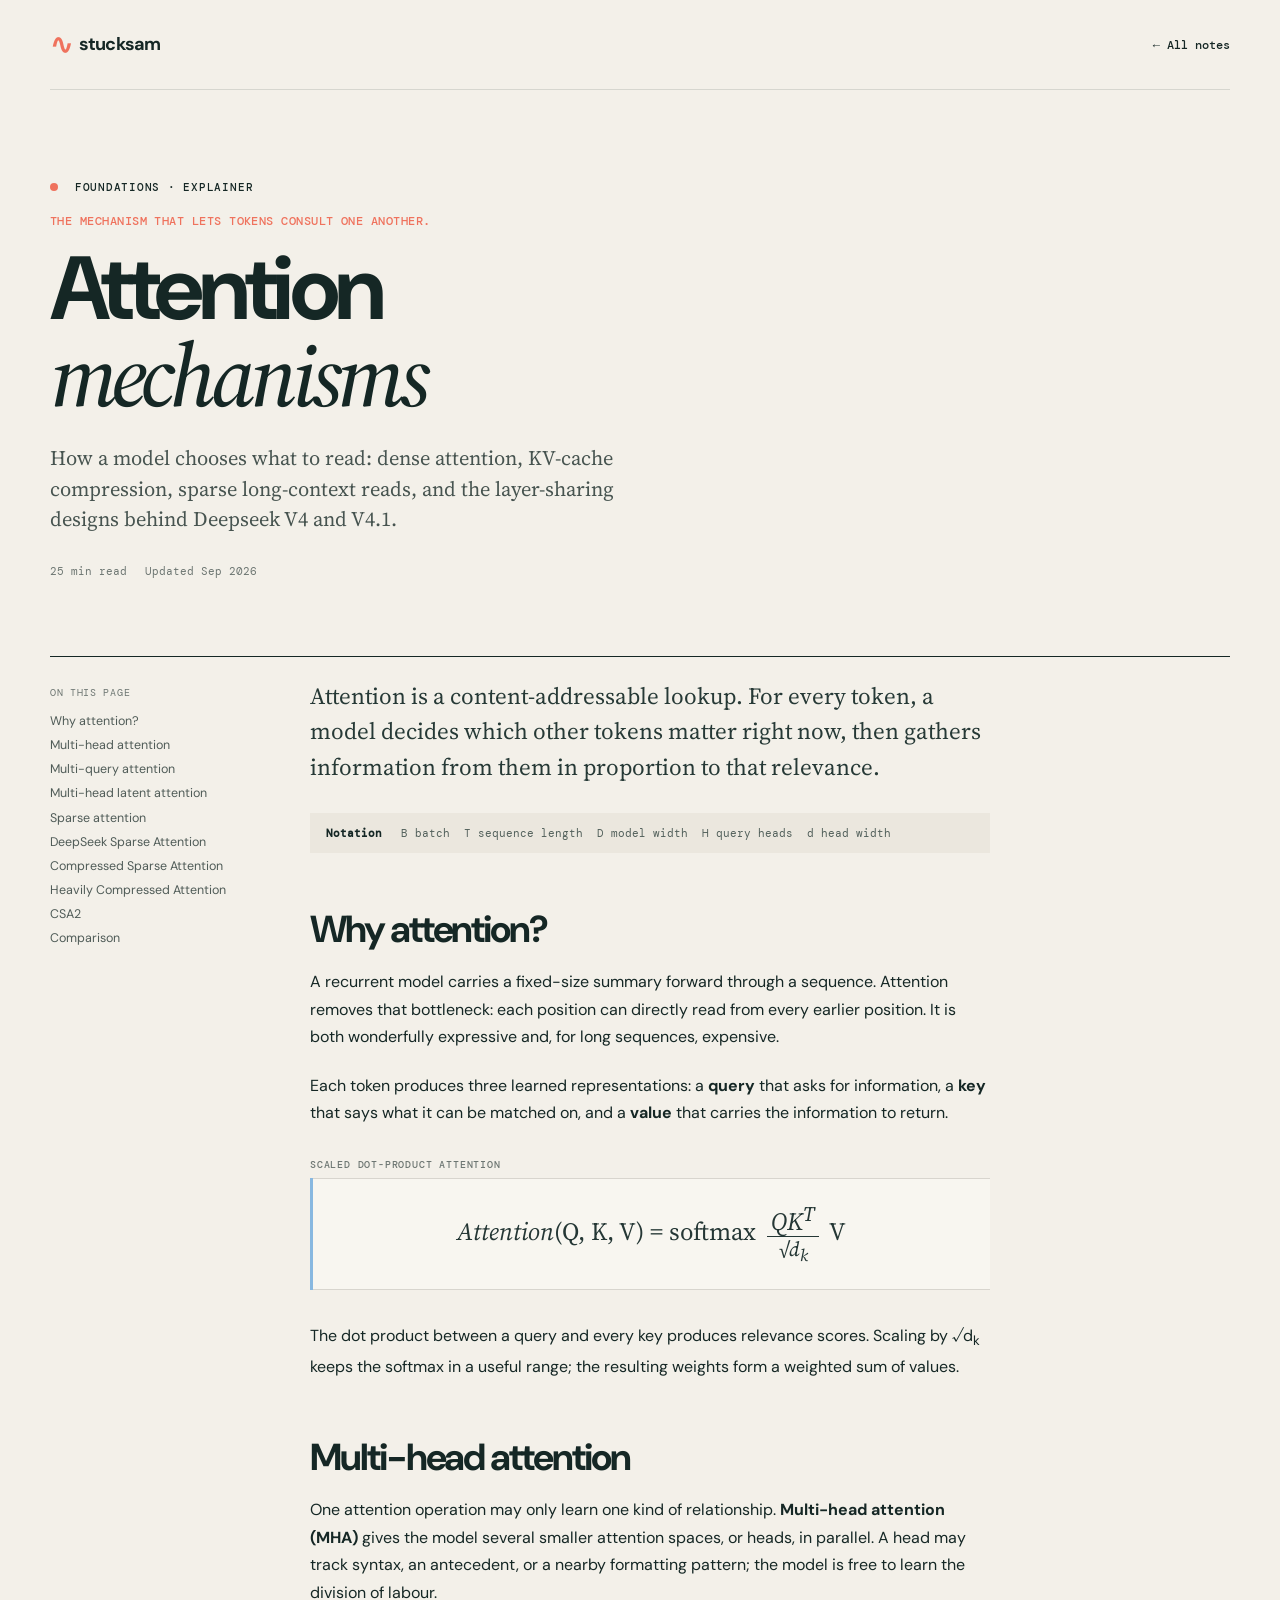
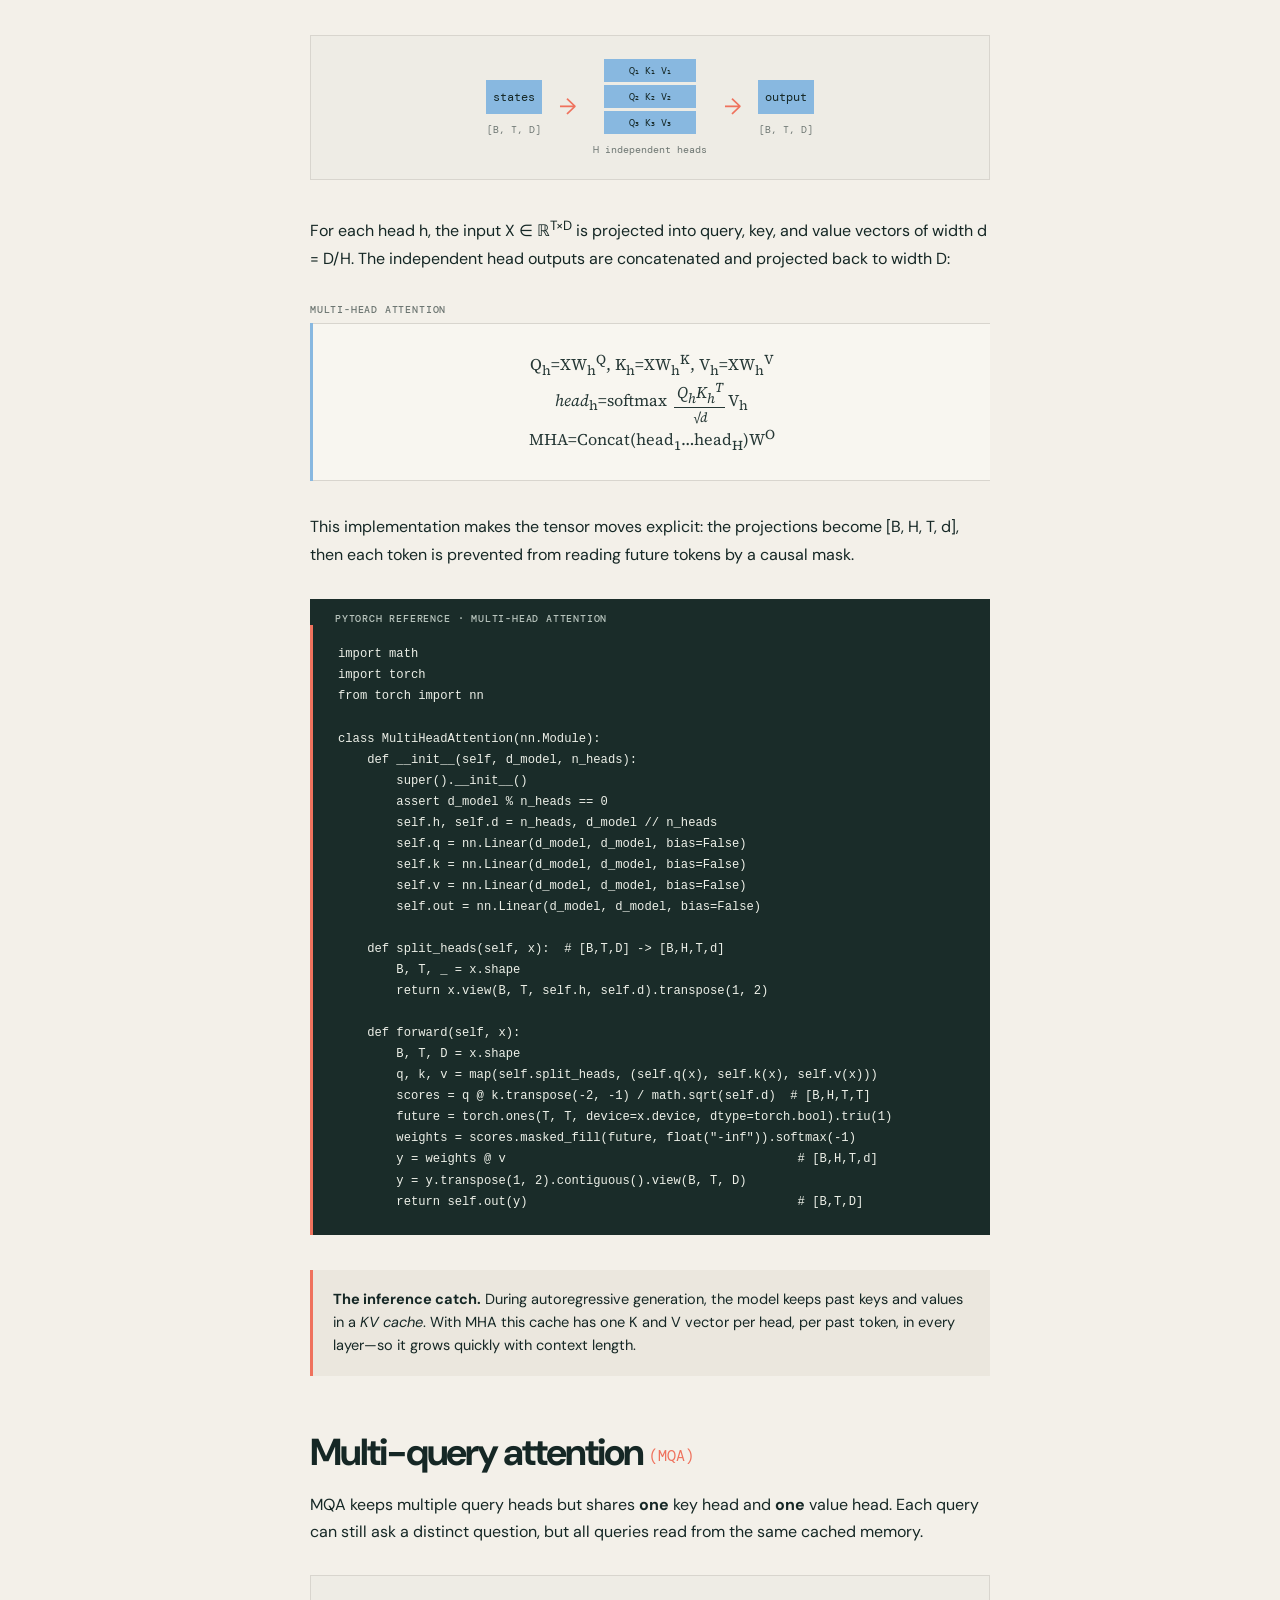
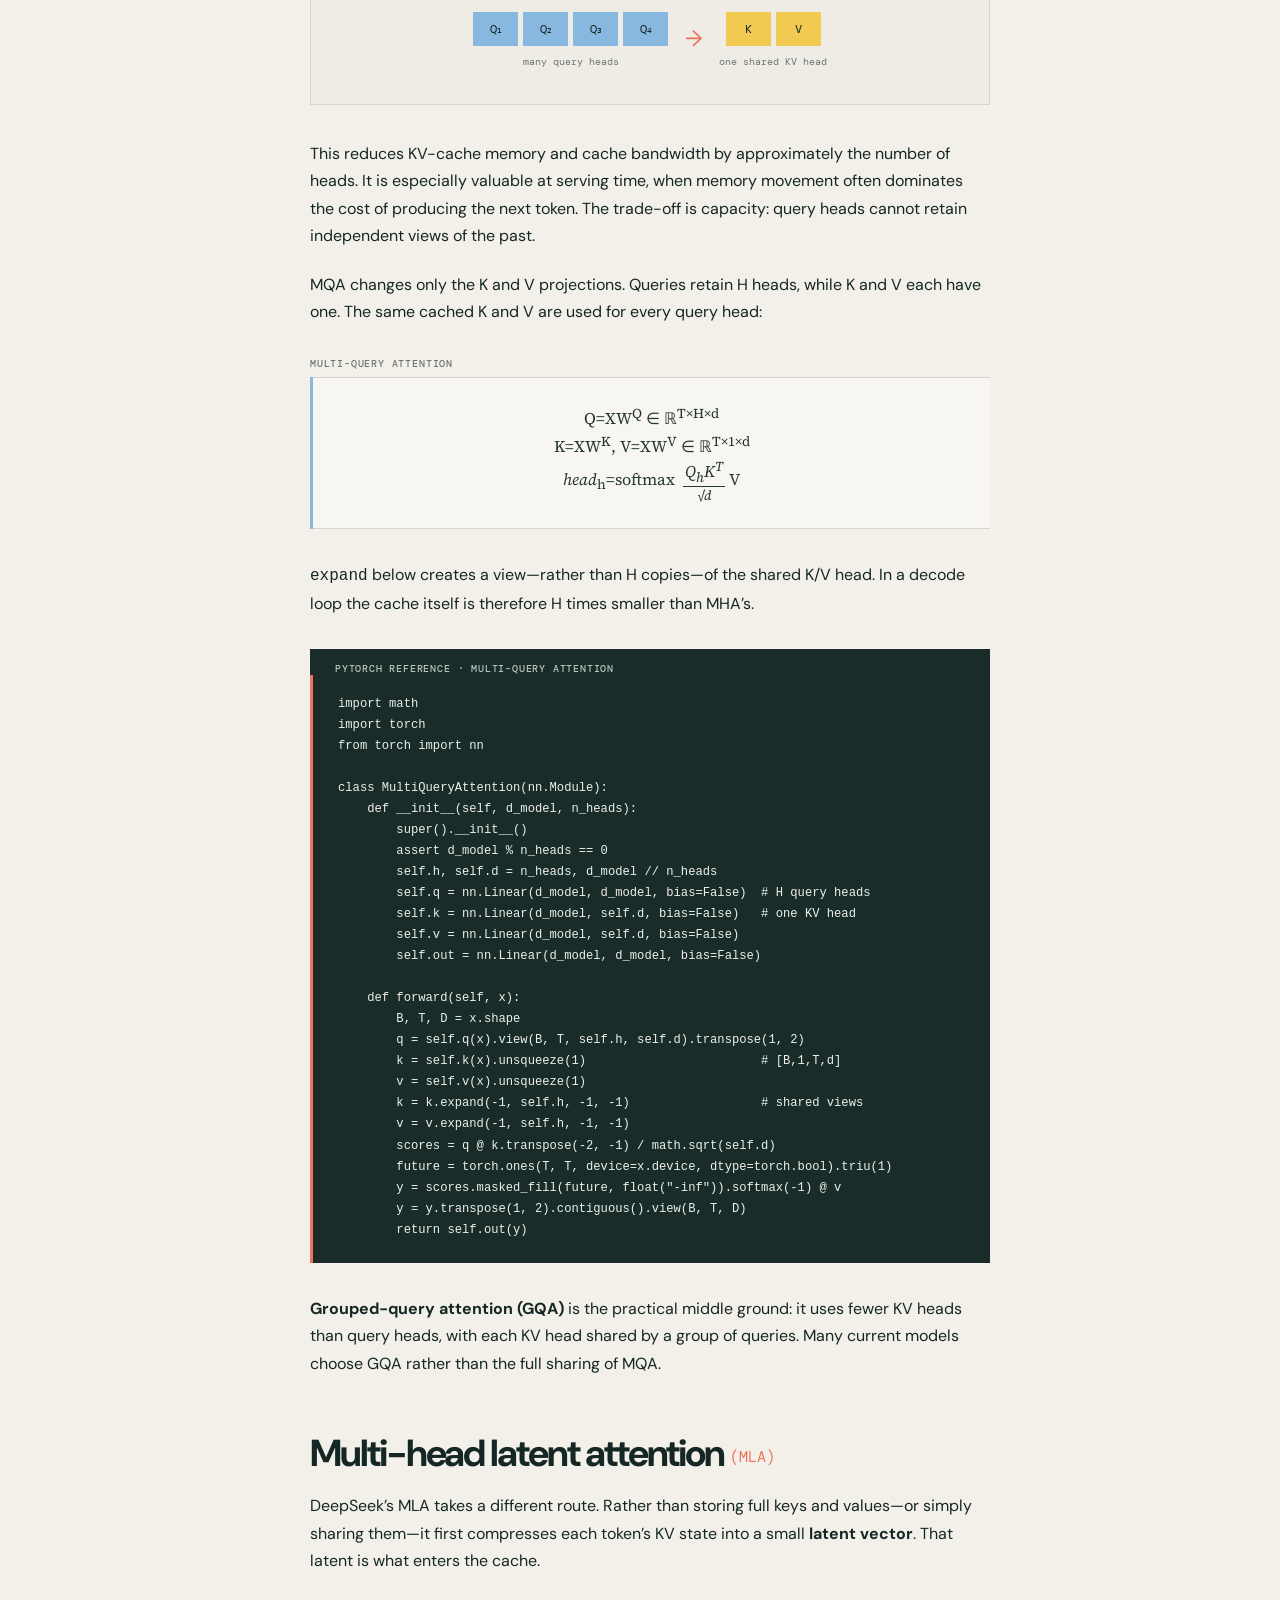
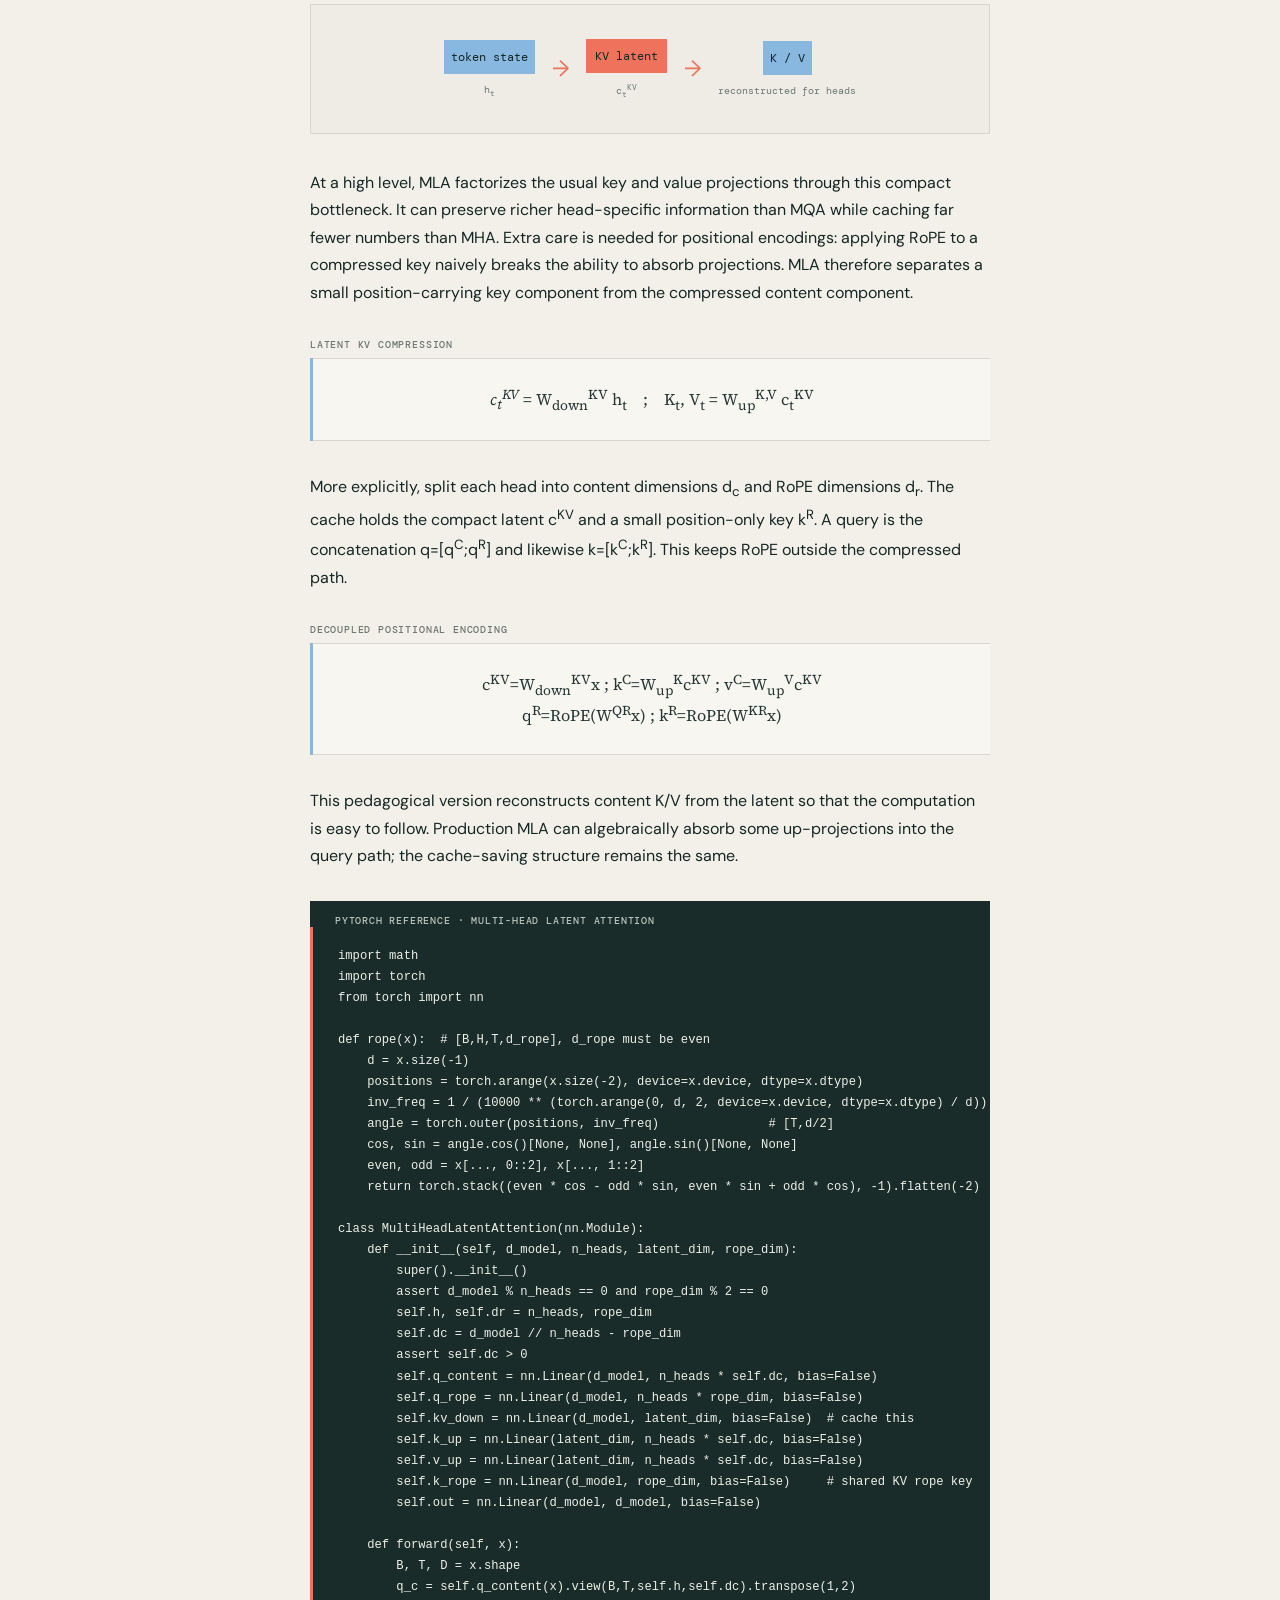
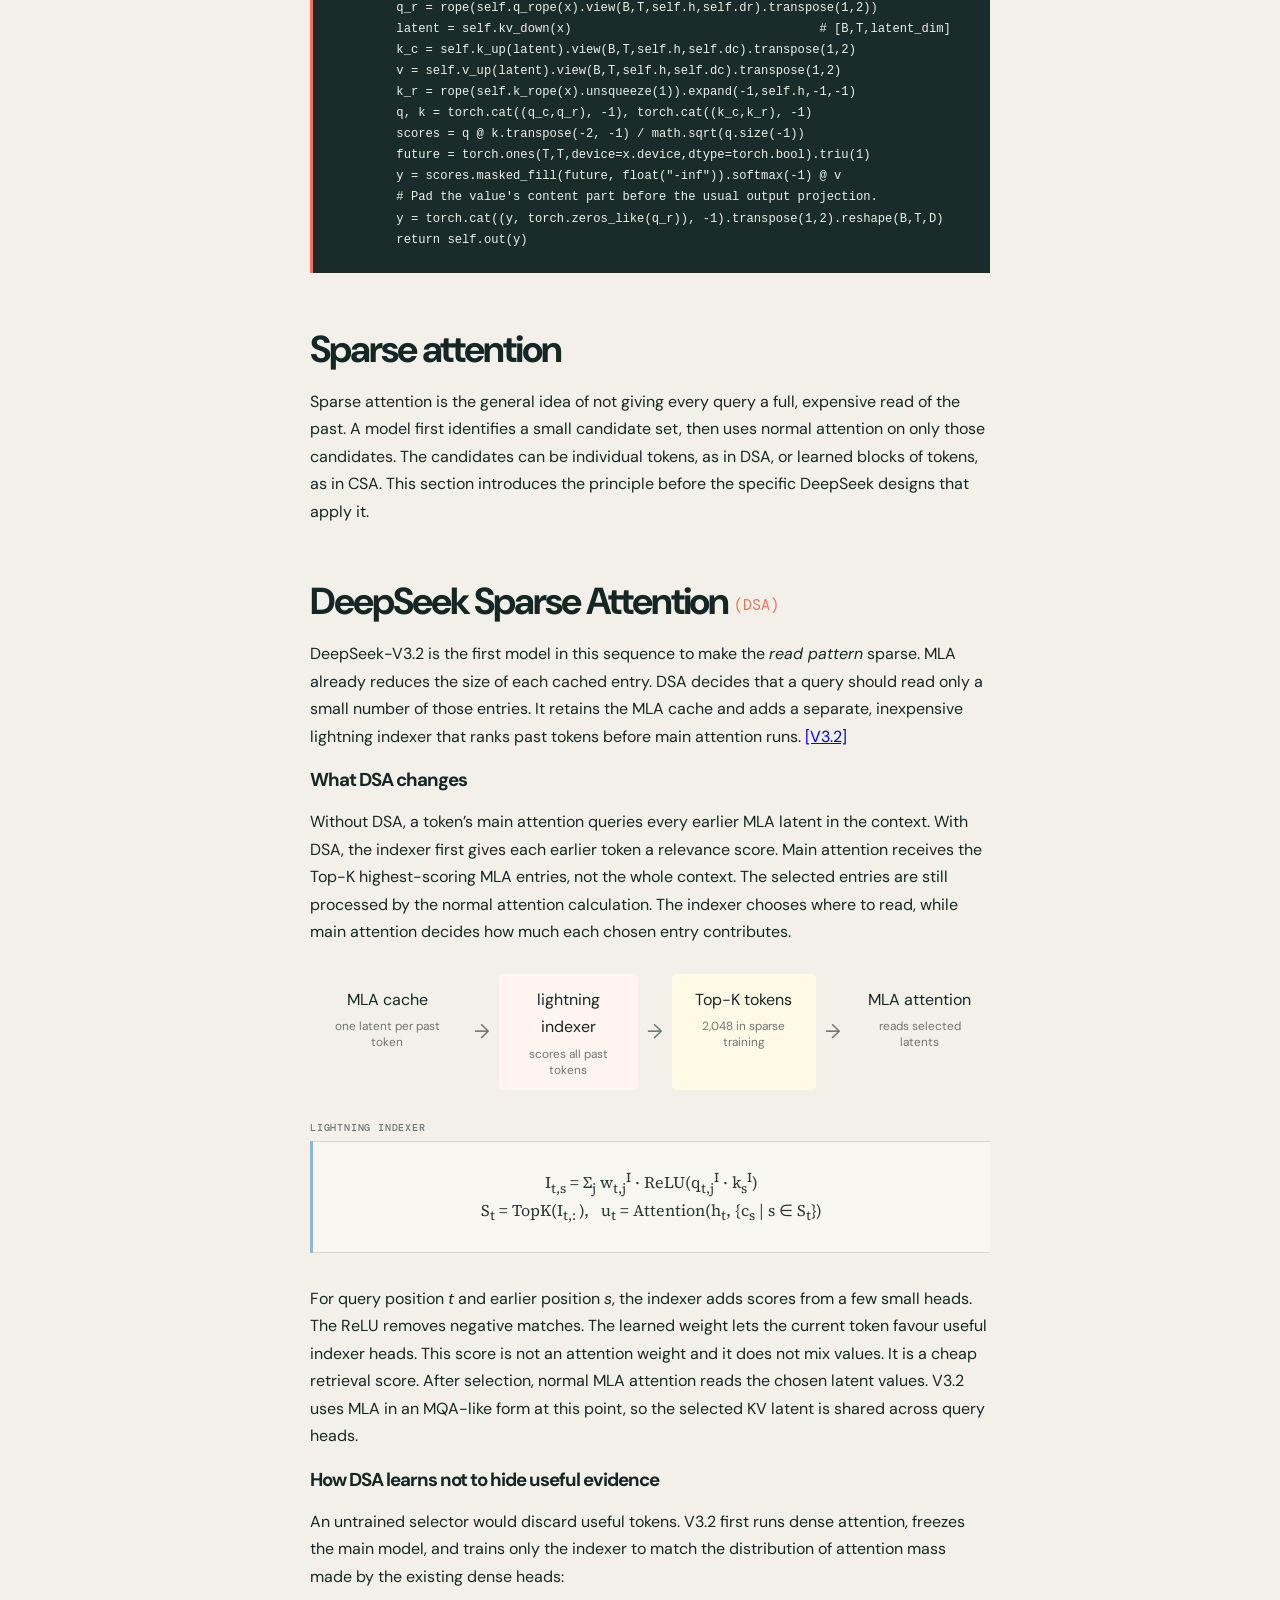
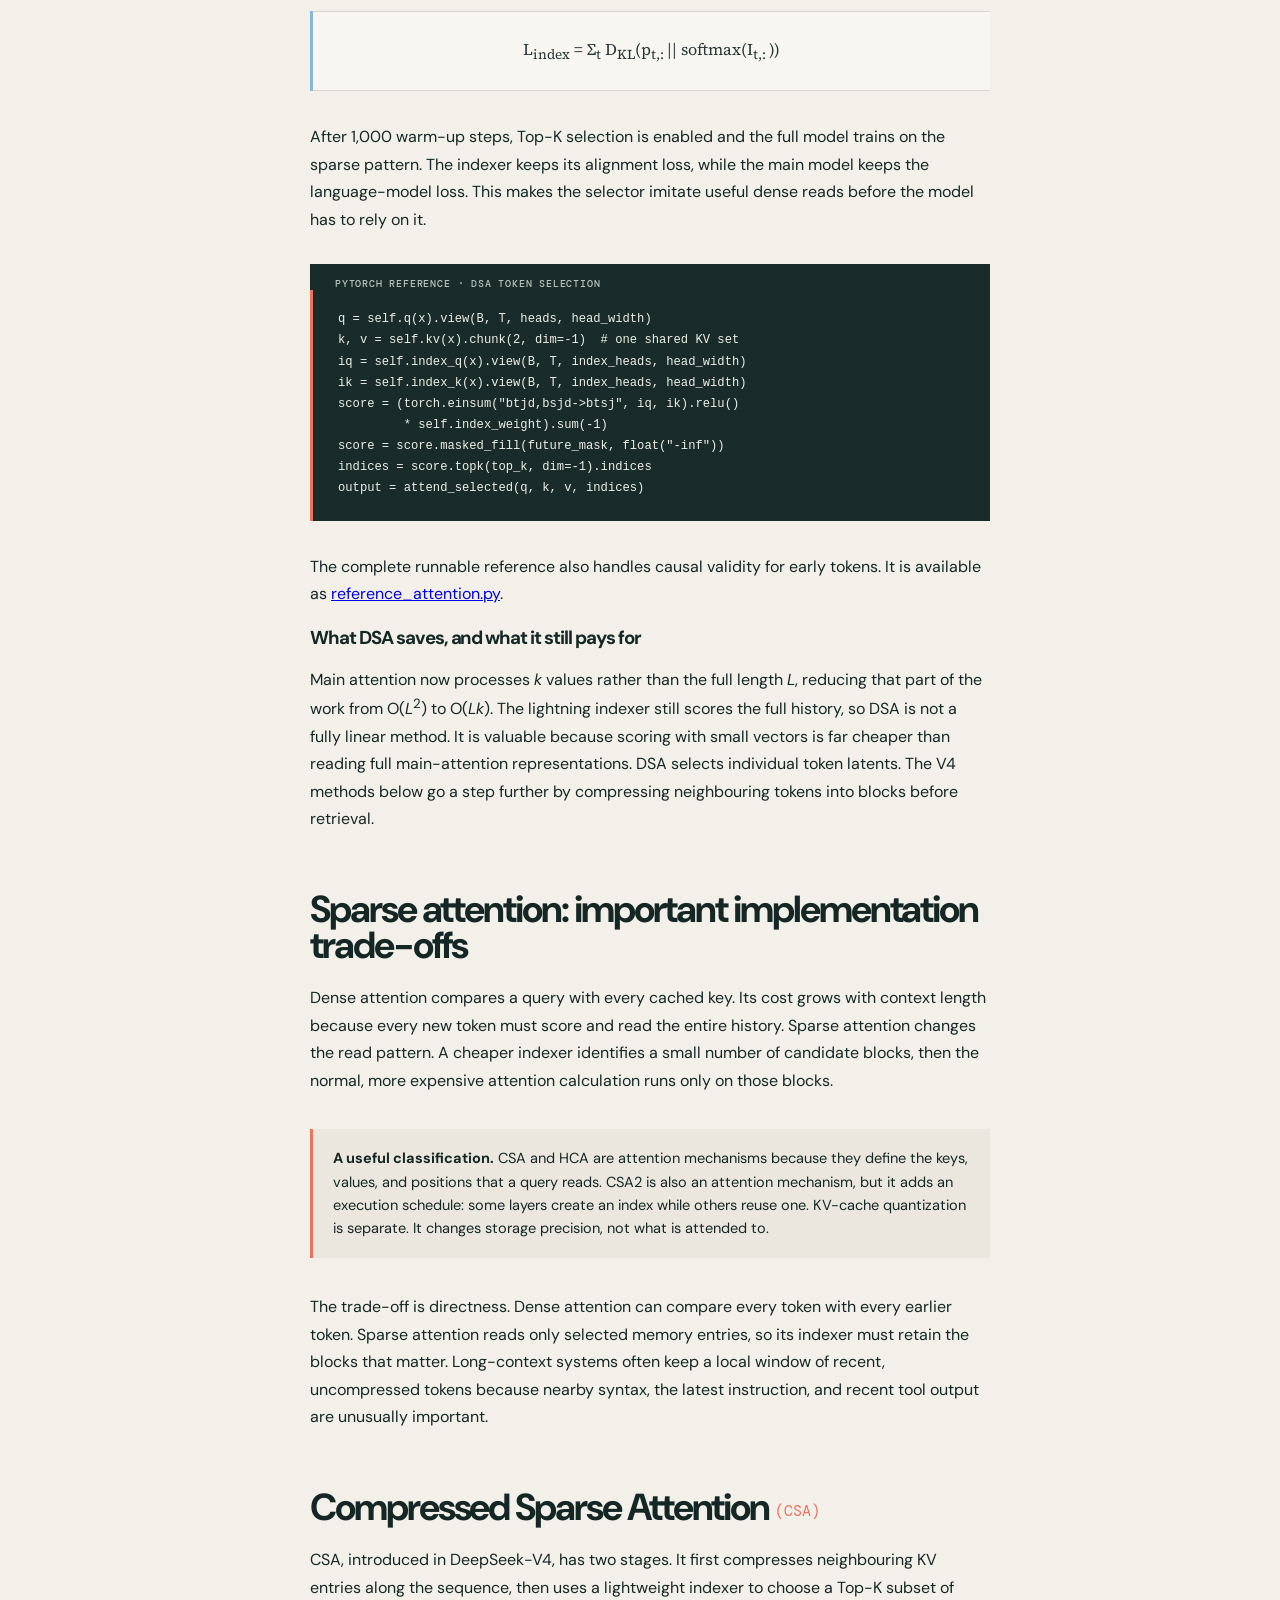
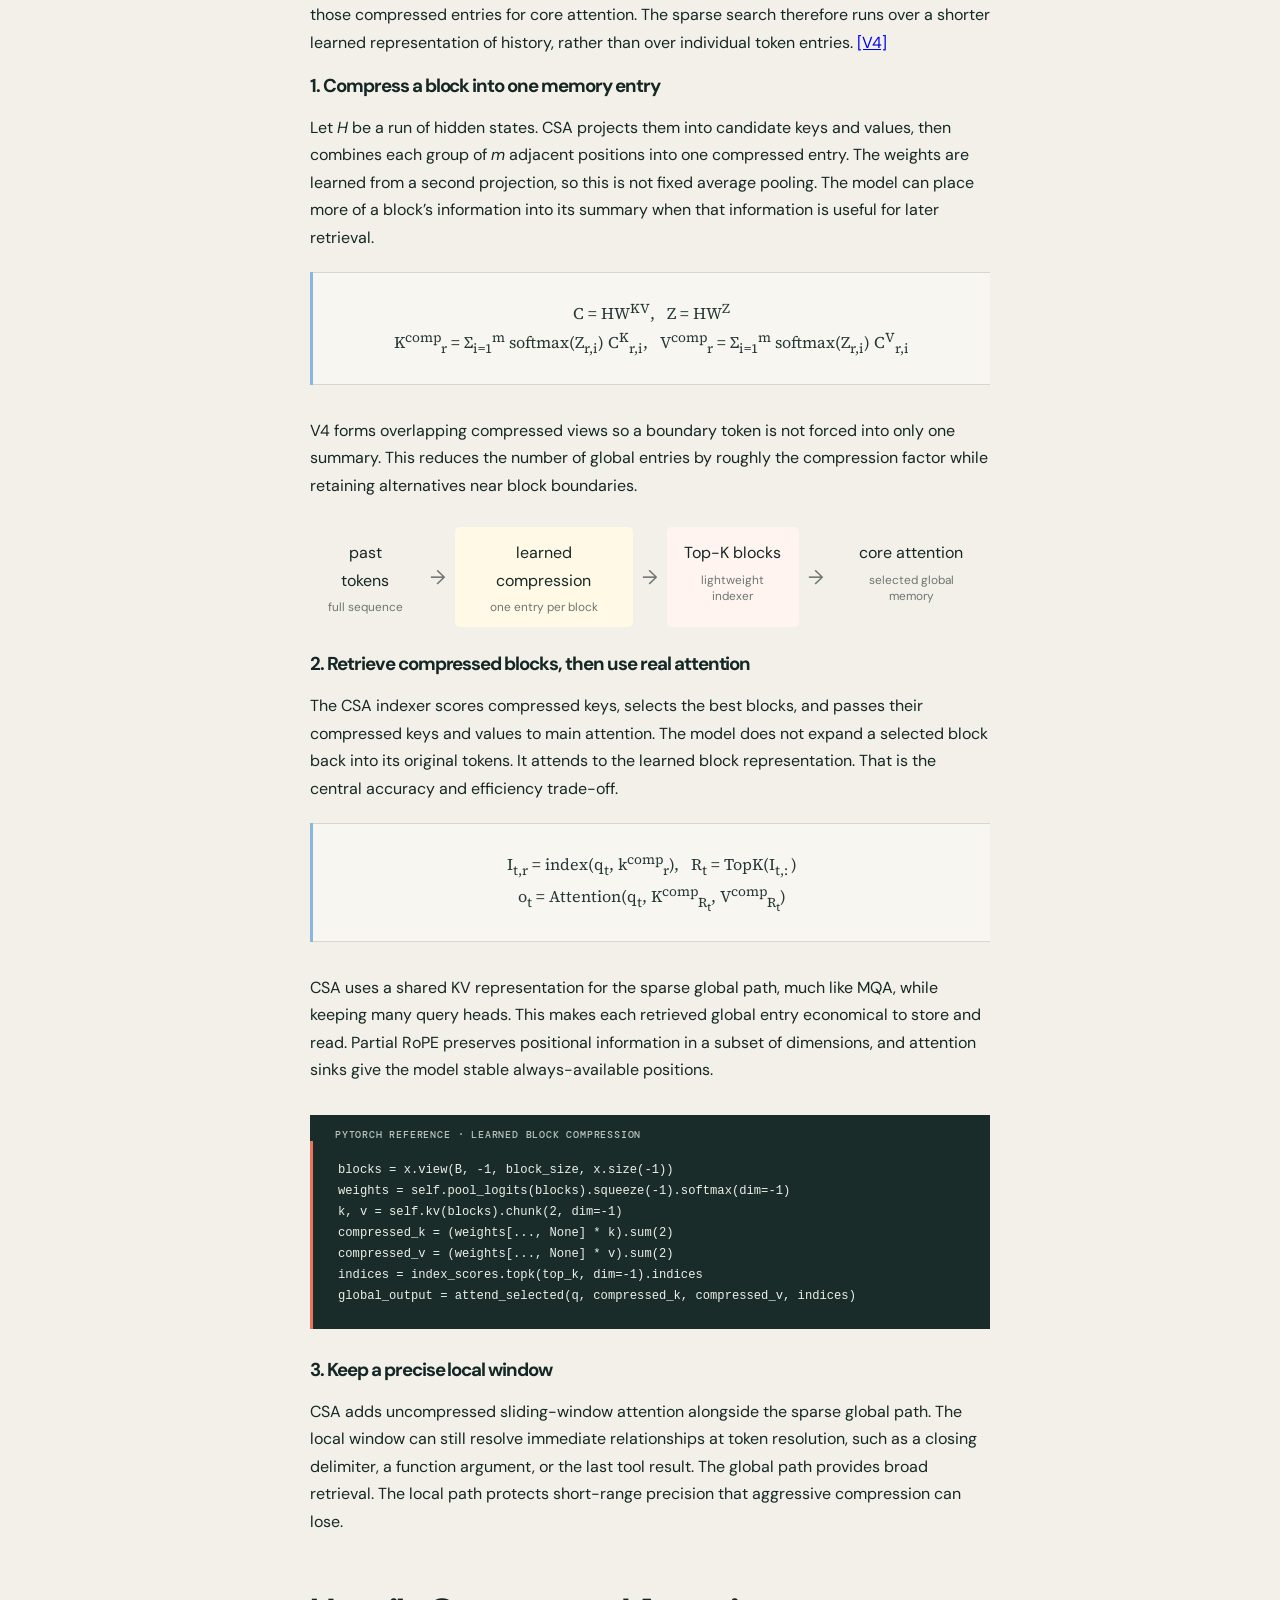
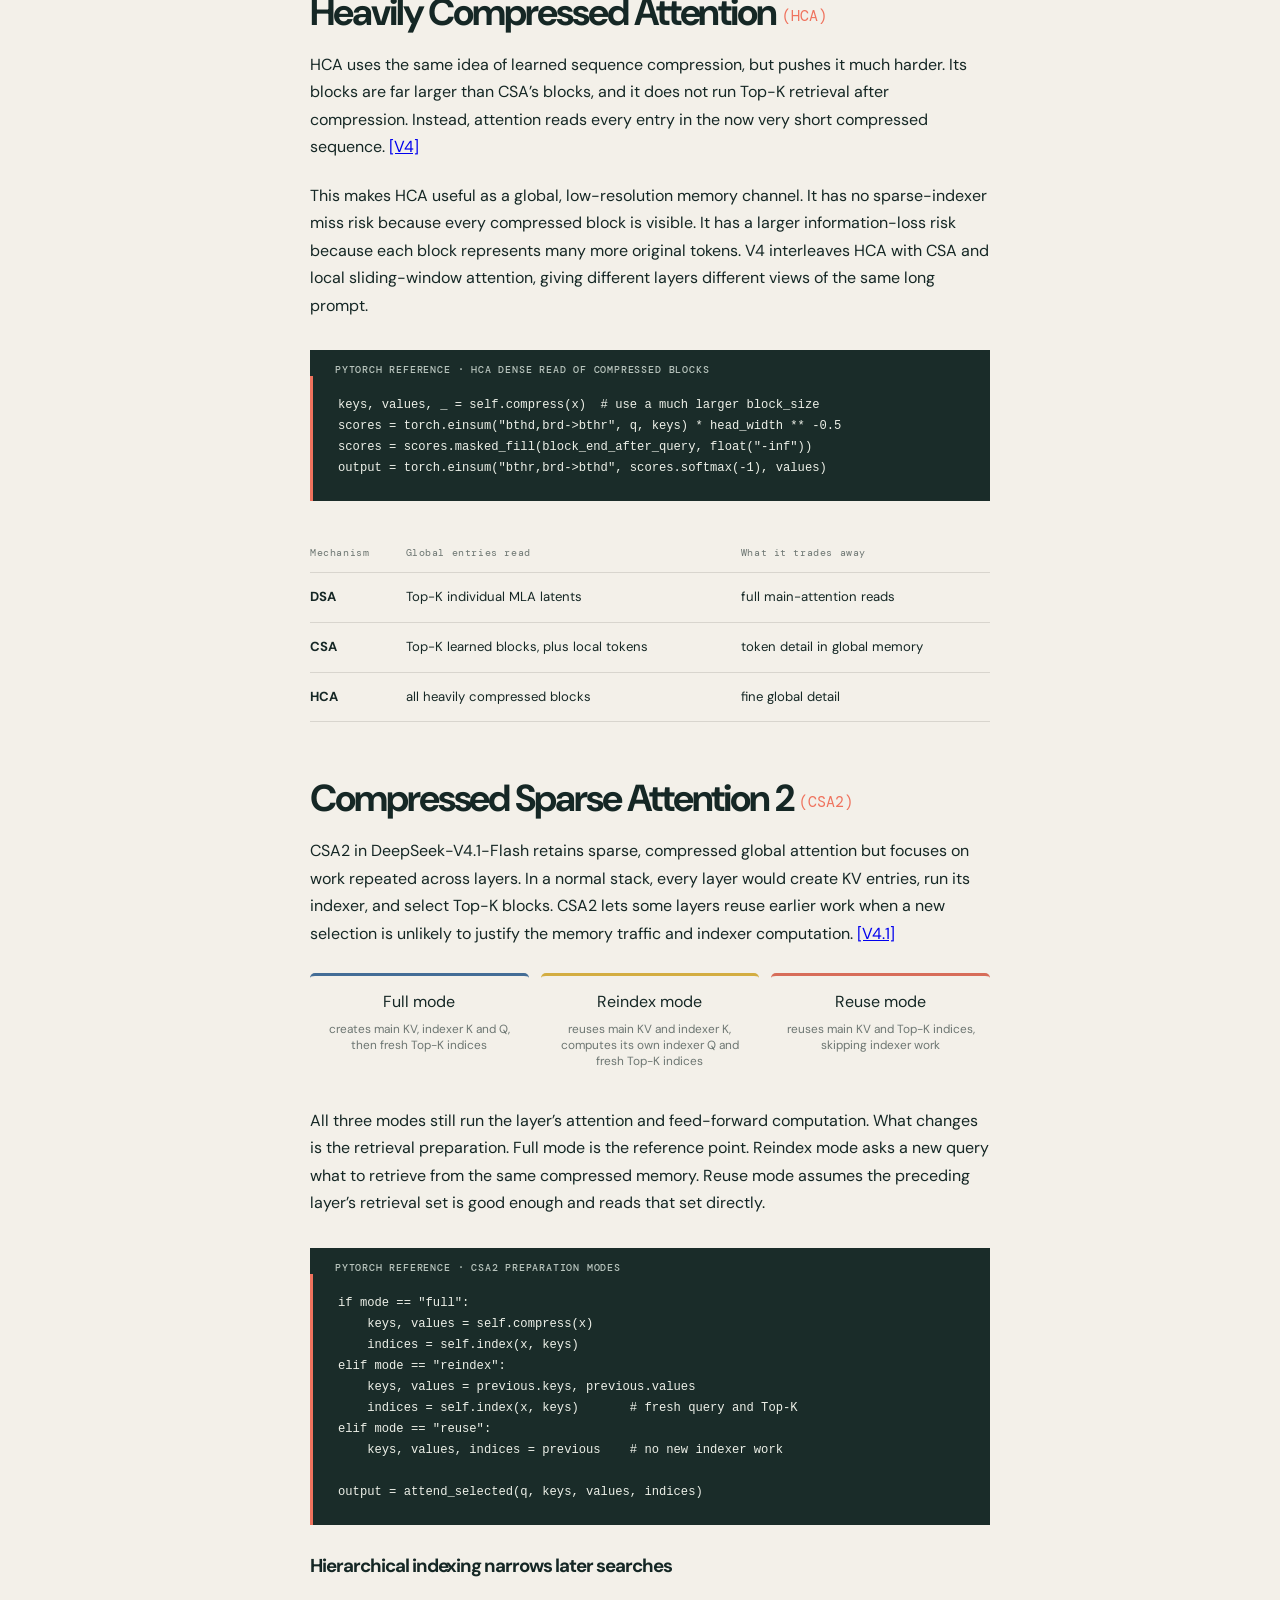
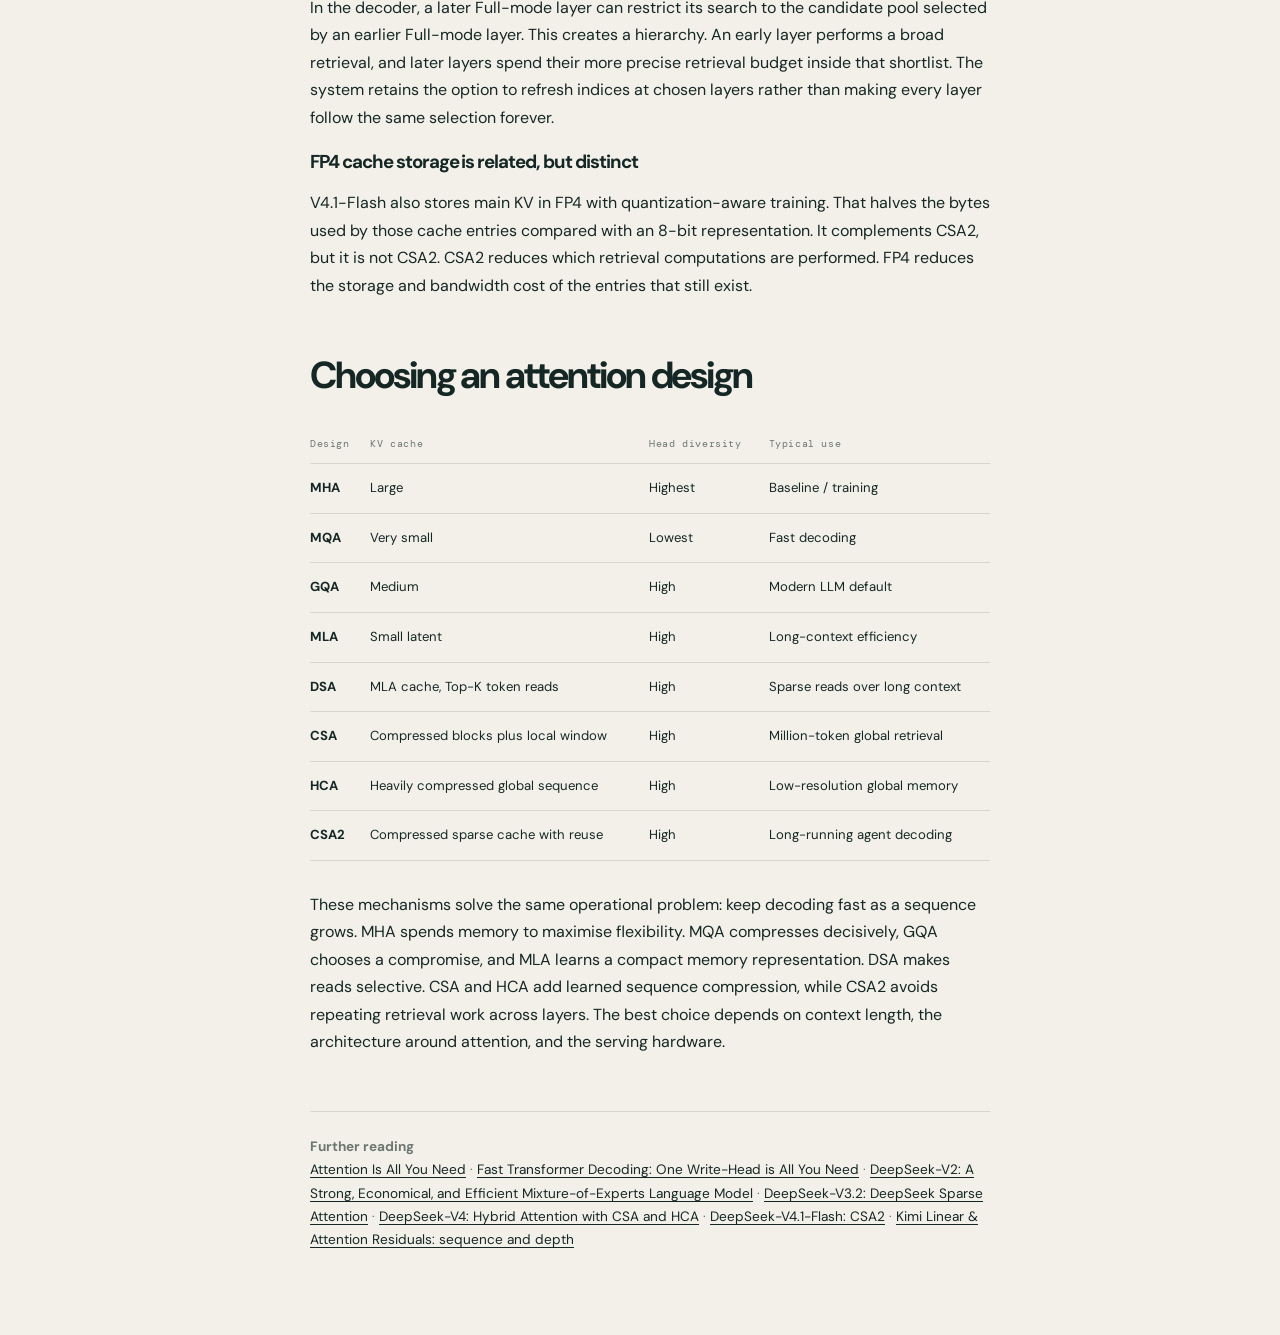
==== commit 0d16ad6c: "doc: implement qwen architecture documentation with golden thread" ====
--- a/attention/index.html
+++ b/attention/index.html
@@ -25,7 +25,7 @@
             <p class="article-kicker">The mechanism that lets tokens consult one another.</p>
             <h1>Attention<br/><em>mechanisms</em></h1>
             <p class="article-dek">How a model chooses what to read: dense attention, KV-cache compression, sparse
-                long-context reads, and the layer-sharing designs behind V4 and V4.1.</p>
+                long-context reads, and the layer-sharing designs behind Deepseek V4 and V4.1.</p>
             <div class="article-meta"><span>25 min read</span><span>Updated Sep 2026</span></div>
         </header>
 
@@ -551,7 +551,7 @@
                     Attention with CSA and HCA</a> · <a id="v41-source"
                                                         href="https://huggingface.co/deepseek-ai/DeepSeek-V4.1-Flash">DeepSeek-V4.1-Flash:
                     CSA2</a> · <a
-                        href="../linear-attention-residuals/">Kimi Linear &amp; Attention Residuals: sequence and
+                        href="../linear-attention-residuals/">Kimi Linear & Attention Residuals: sequence and
                     depth</a></p>
             </div>
         </div>
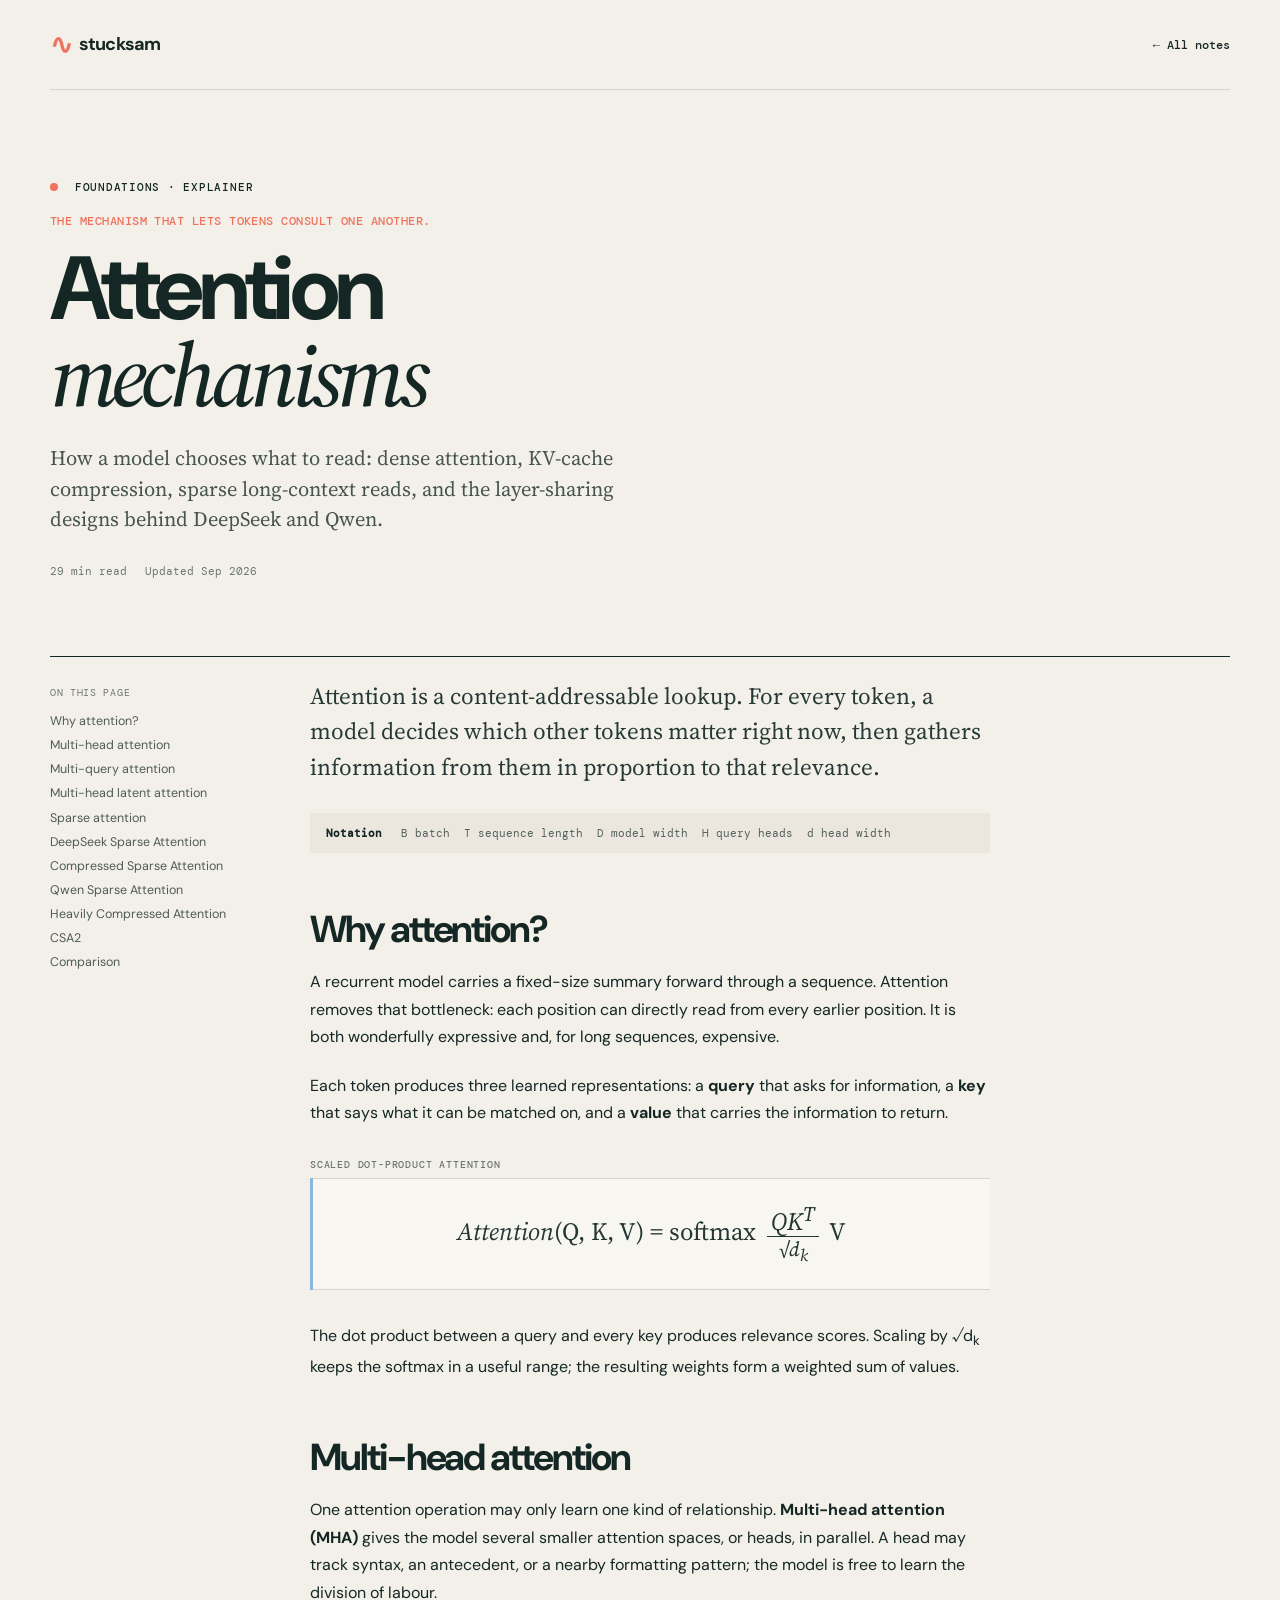
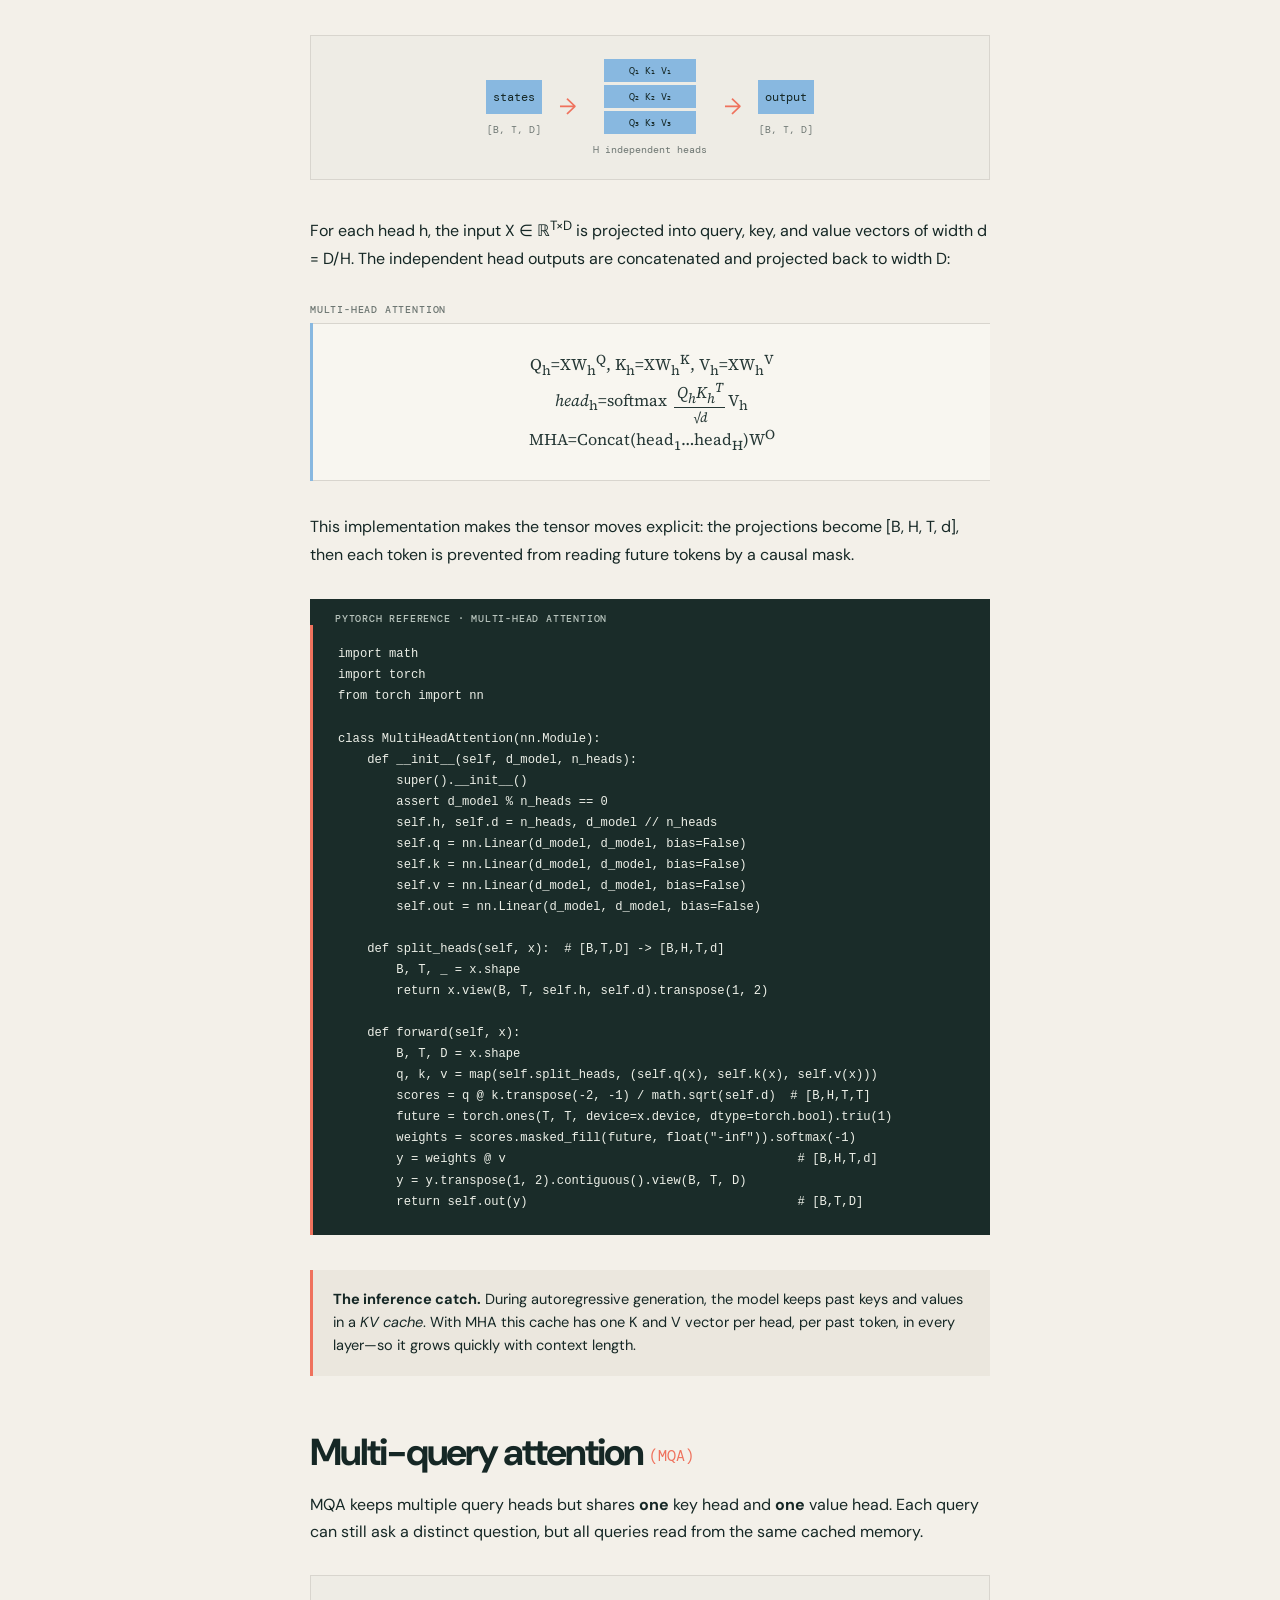
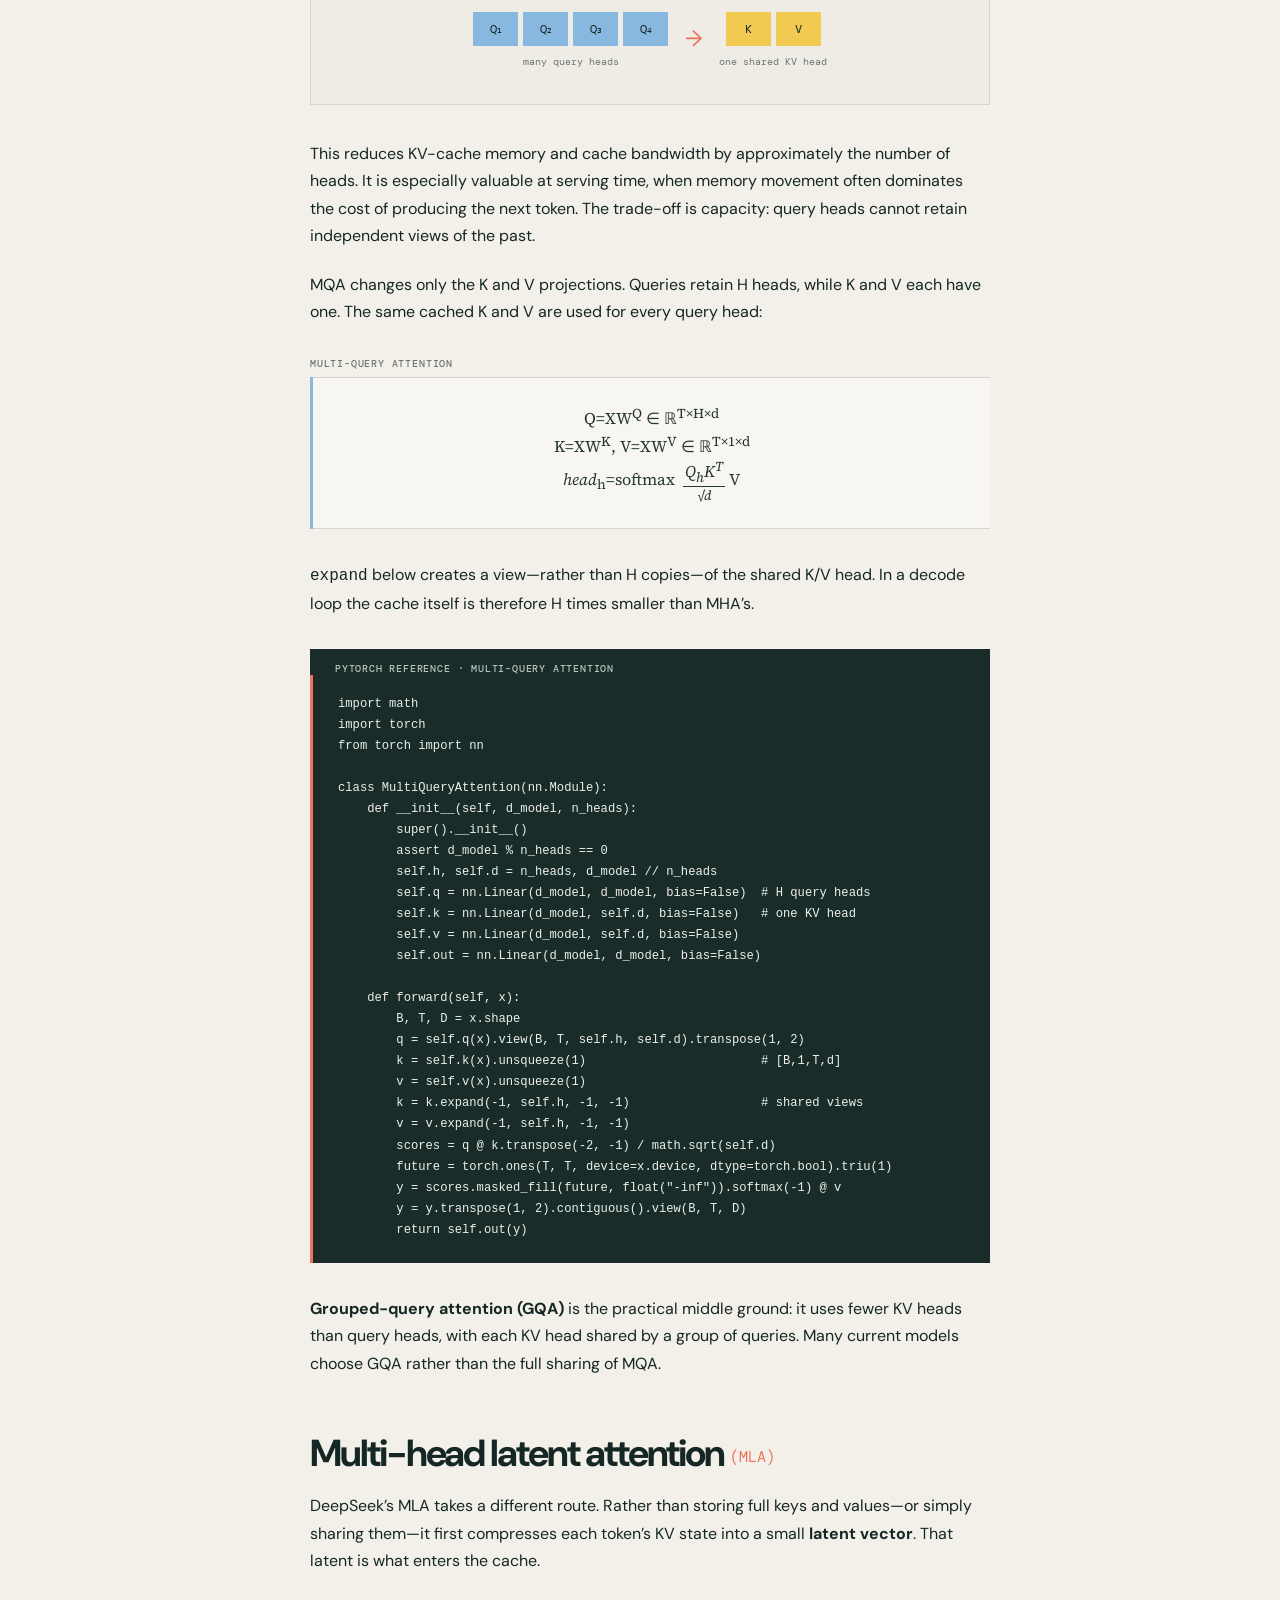
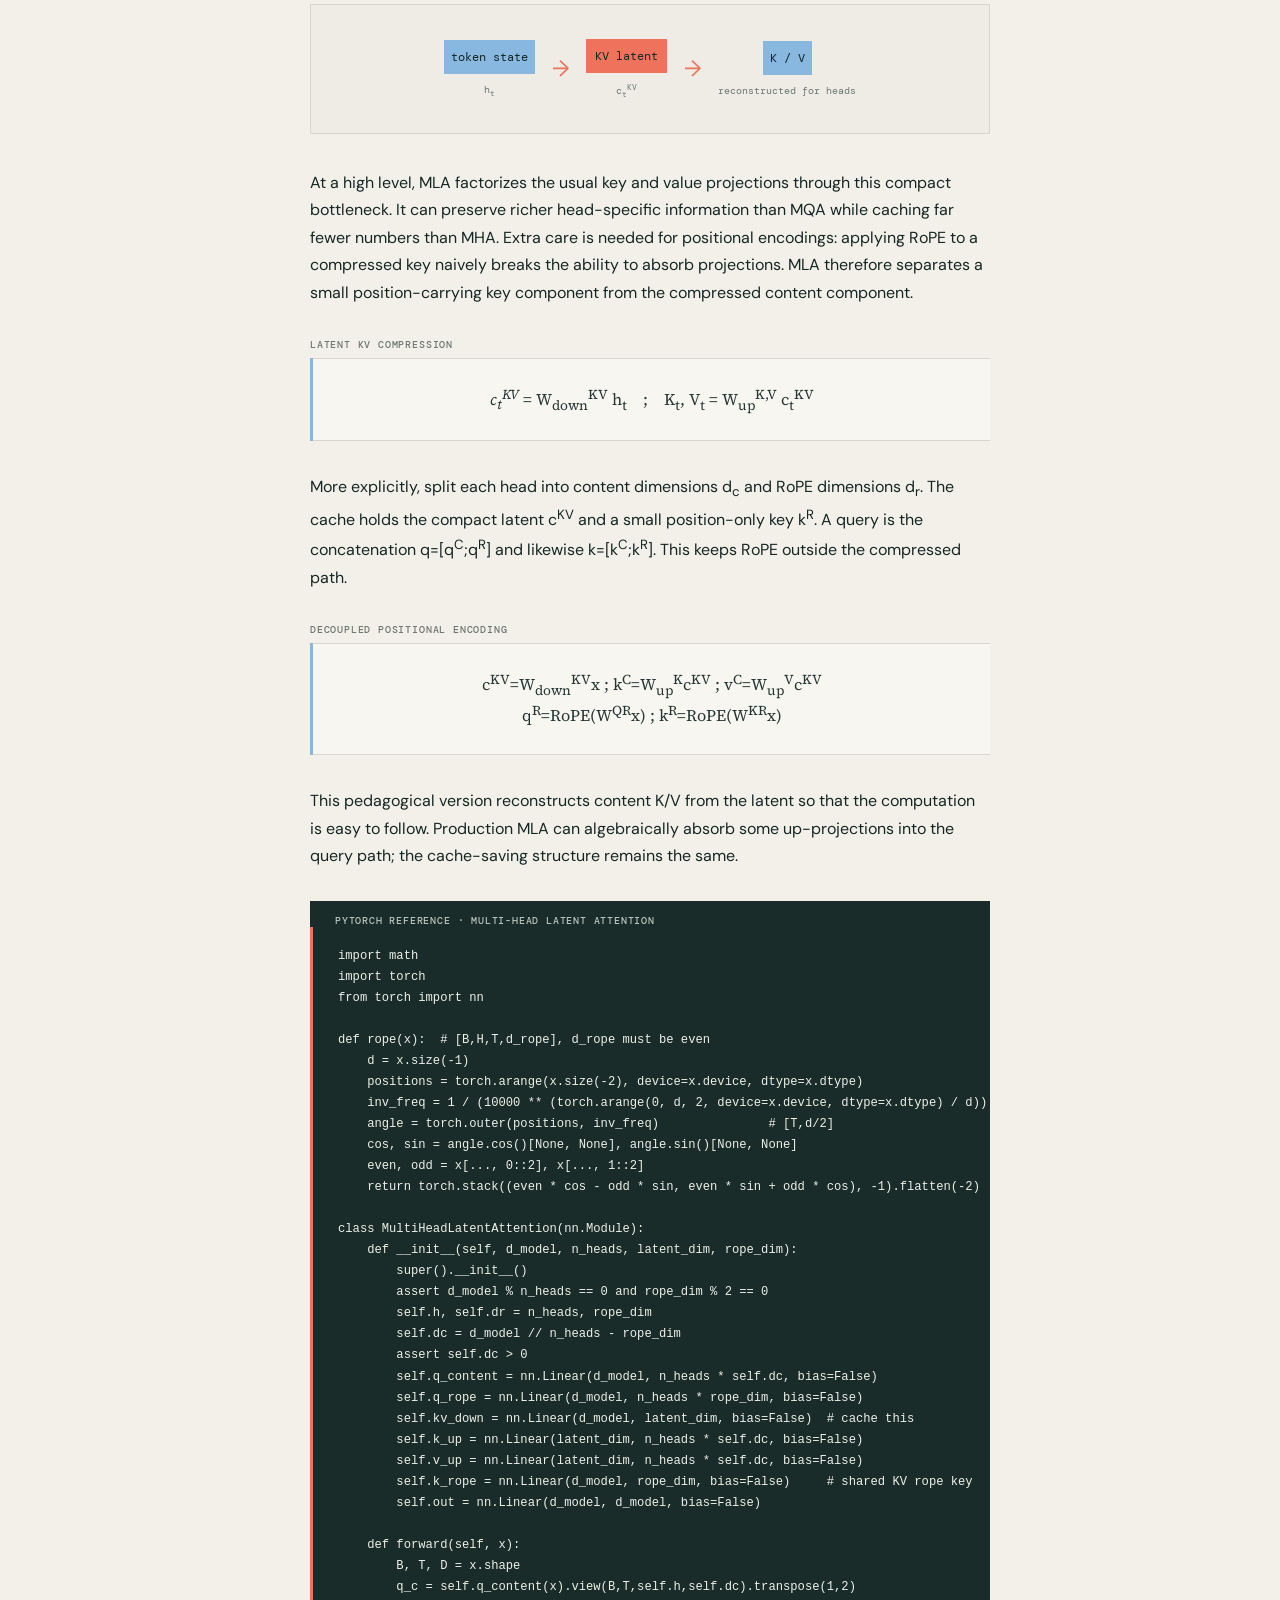
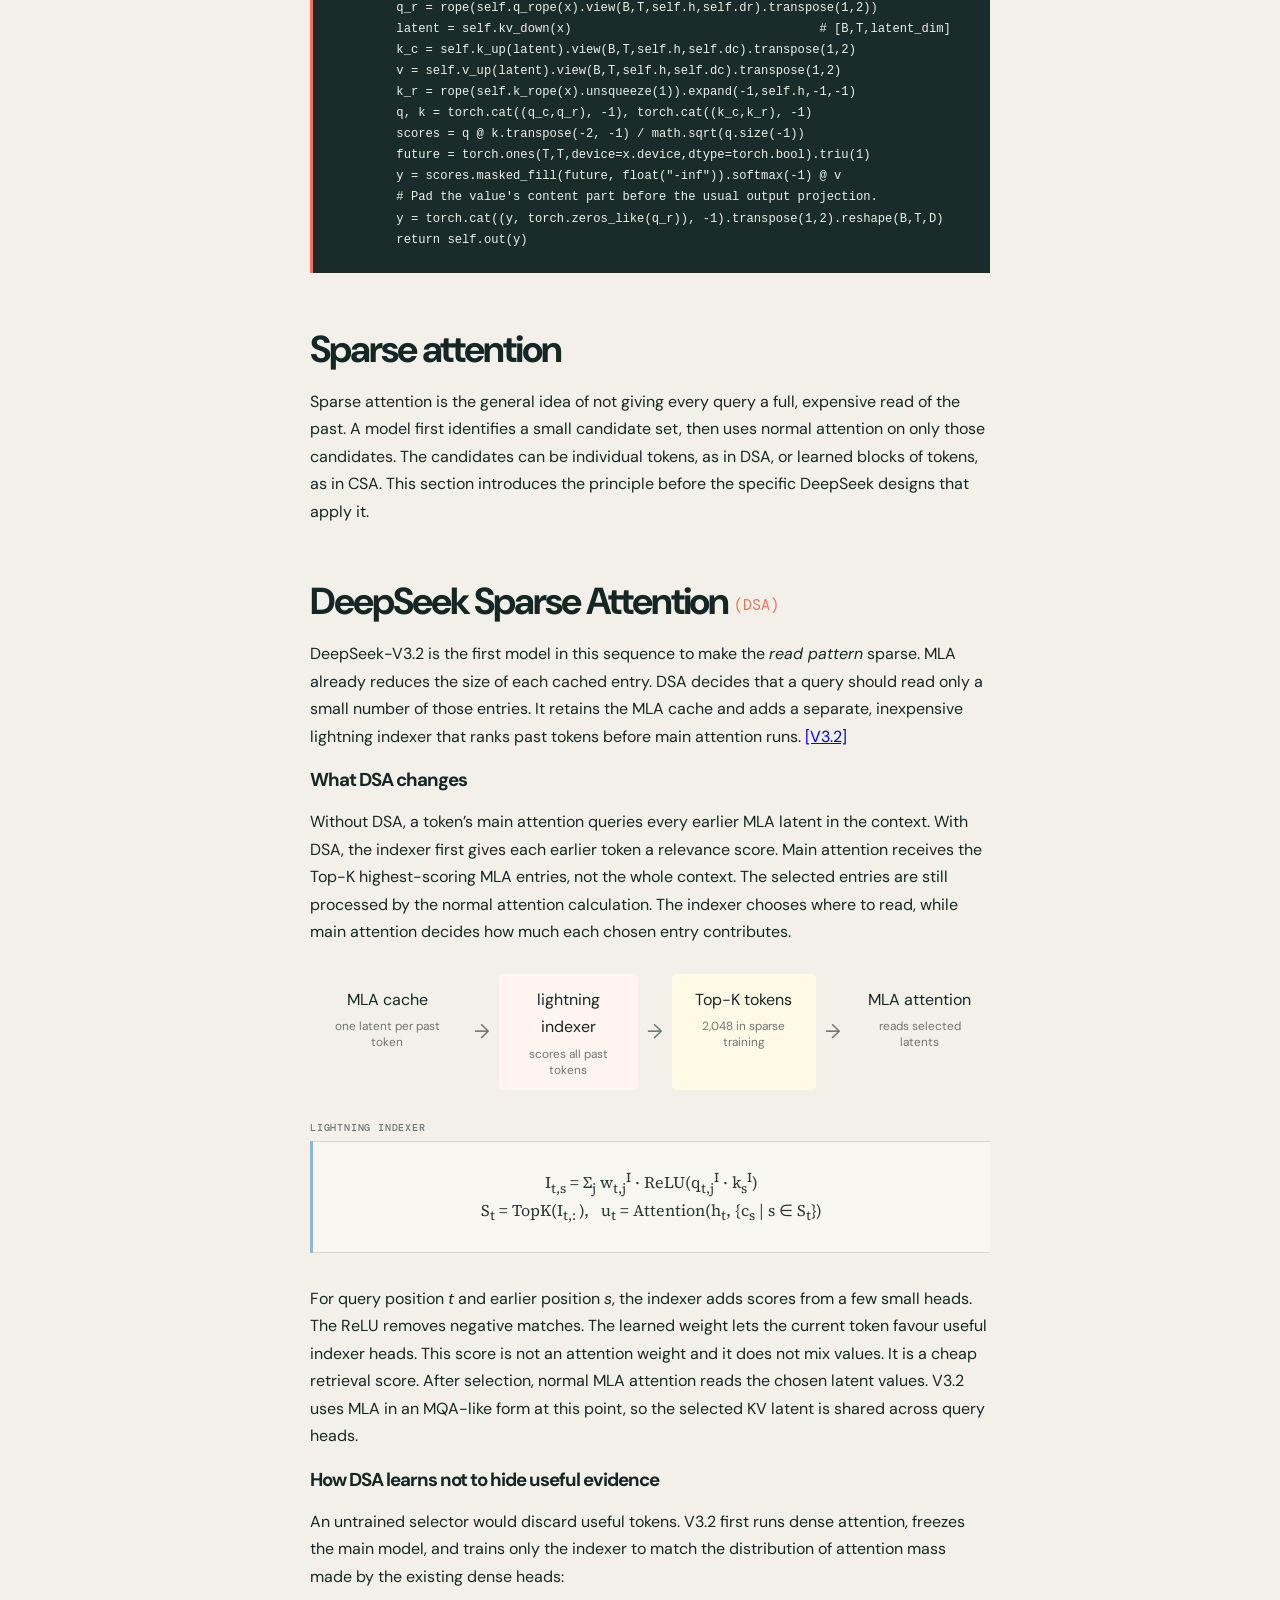
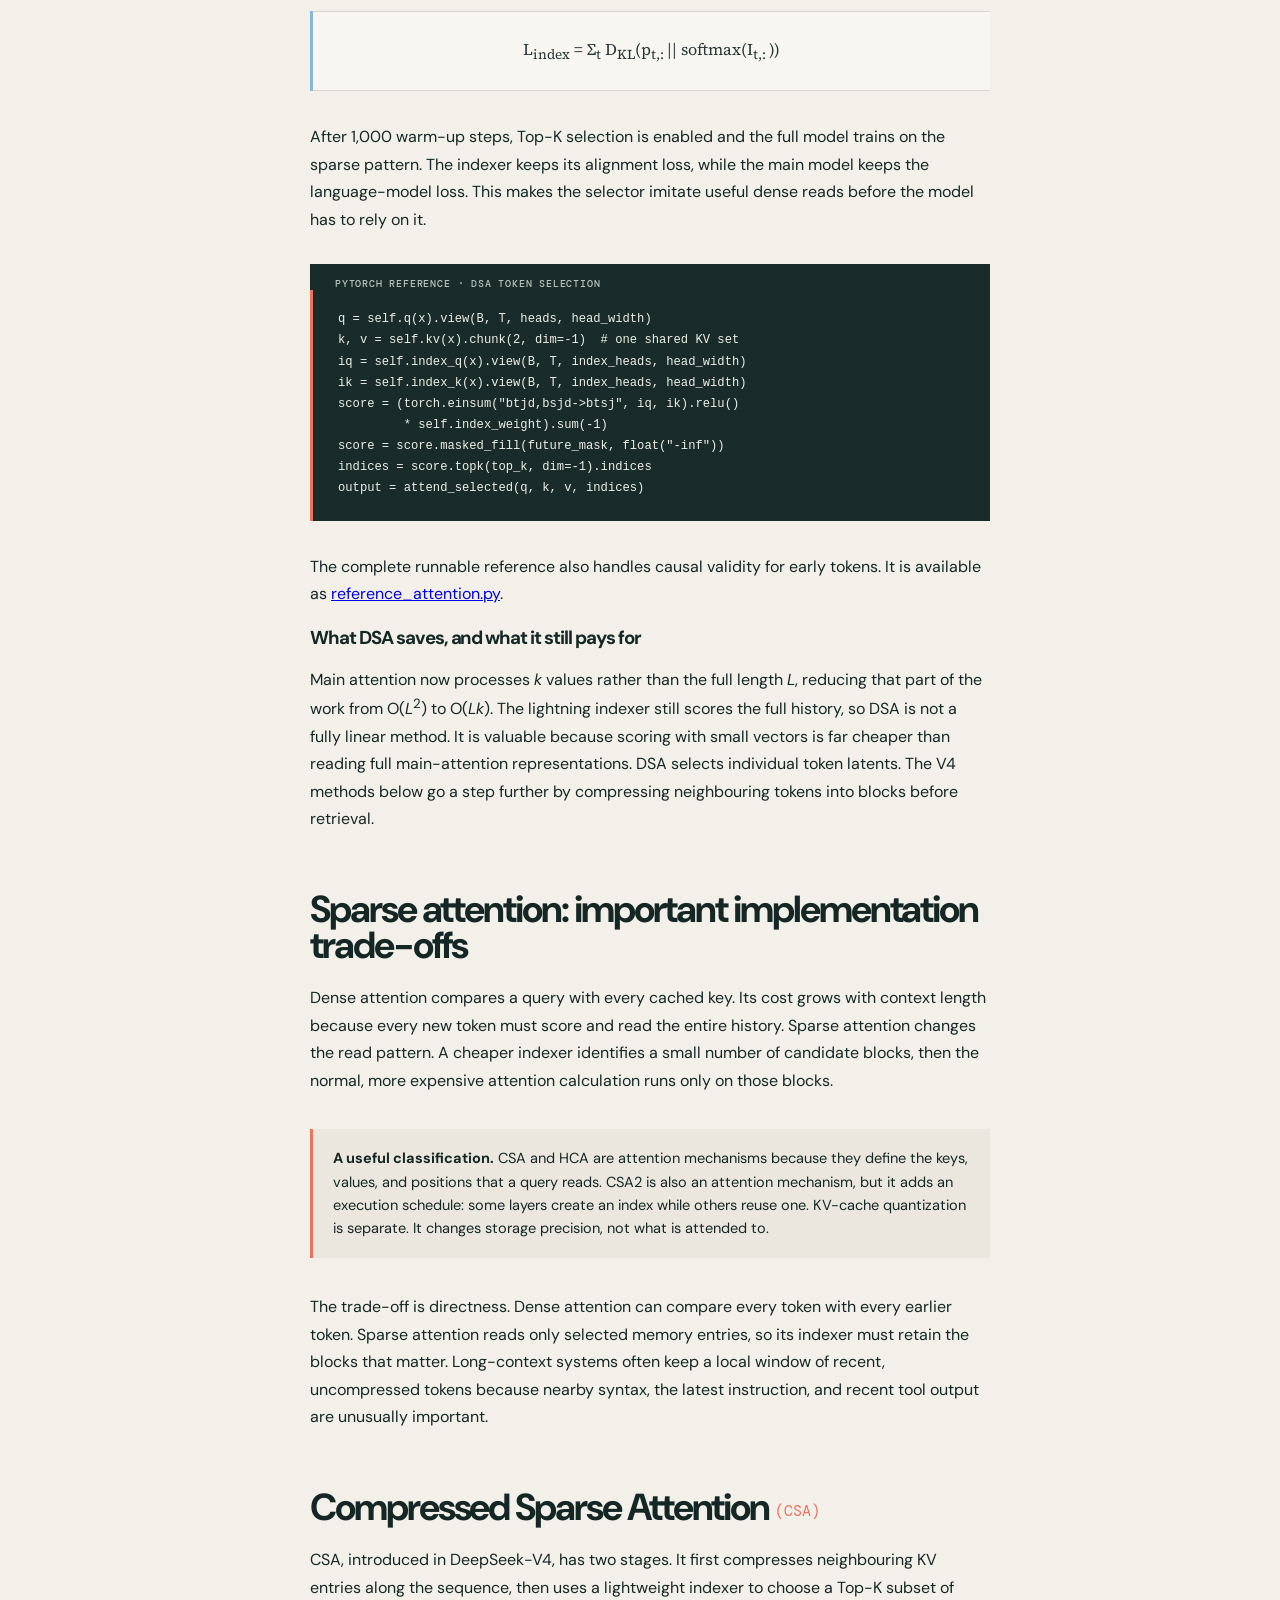
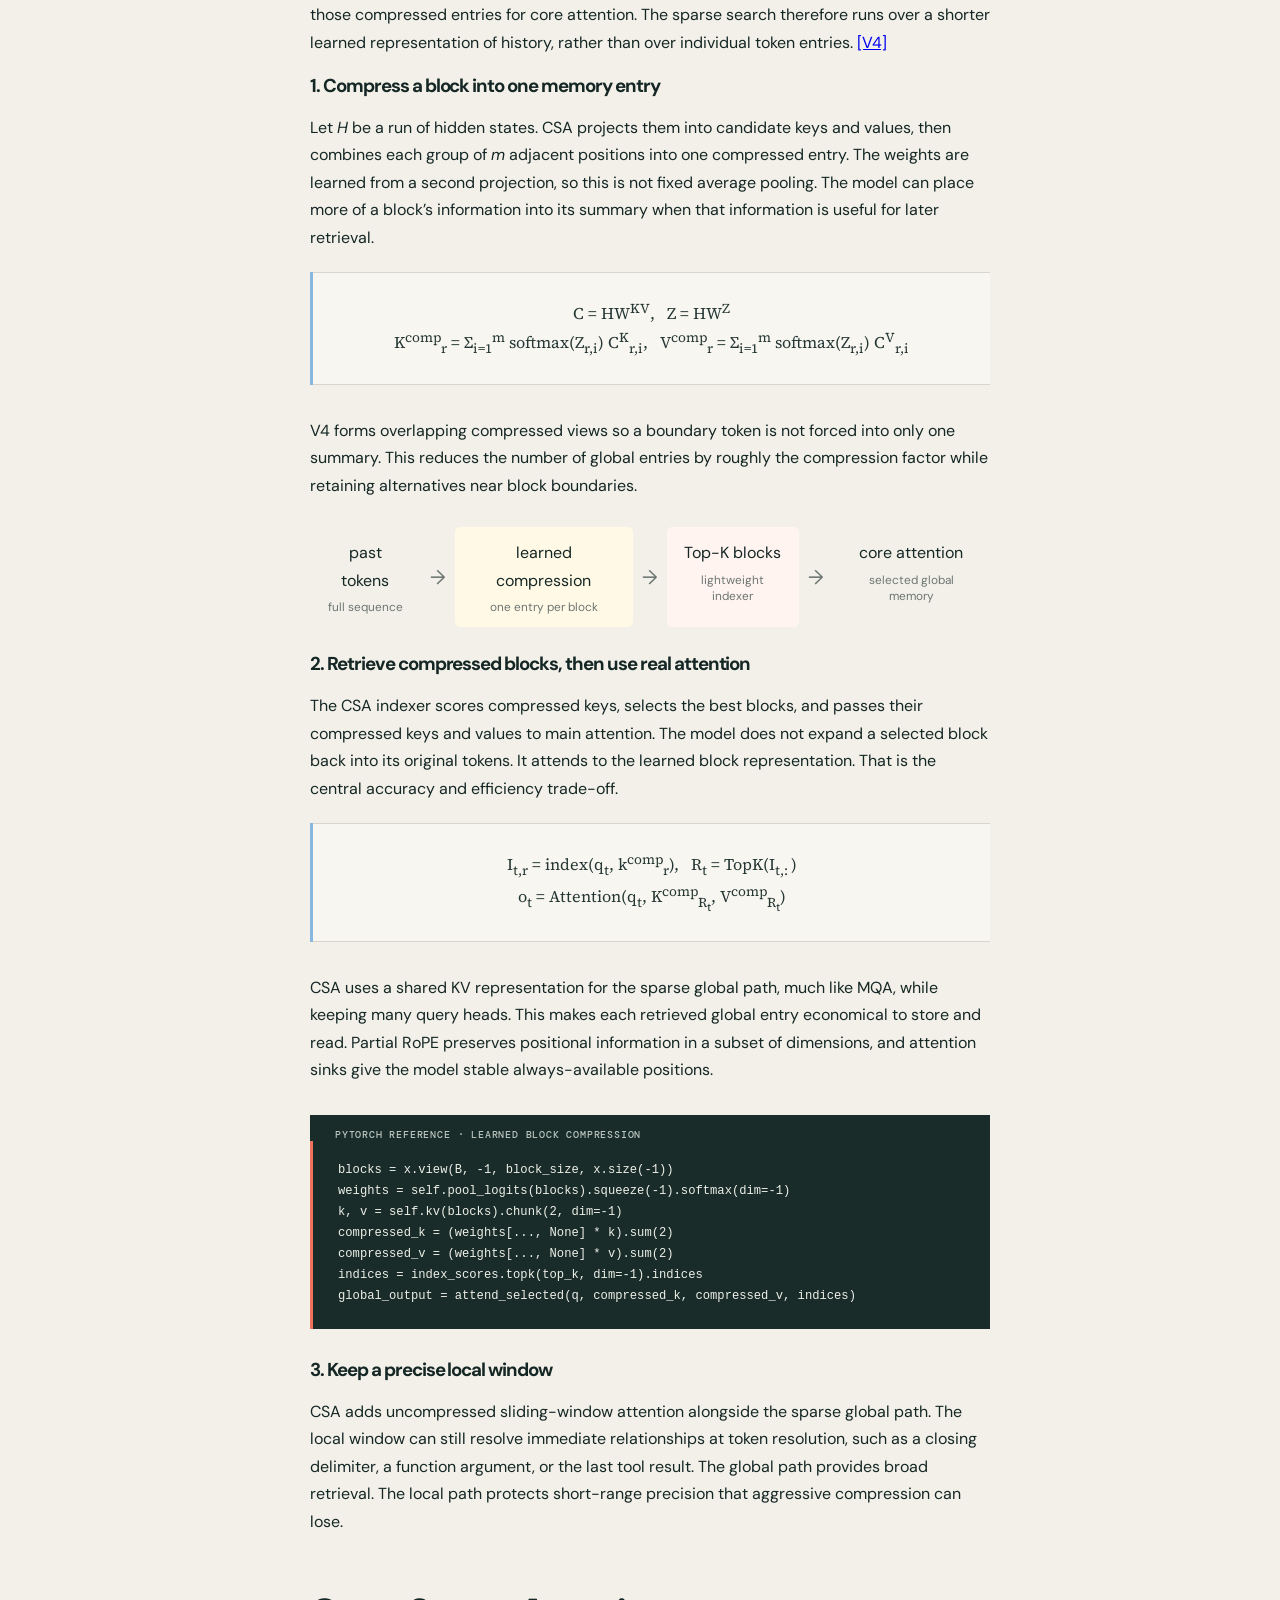
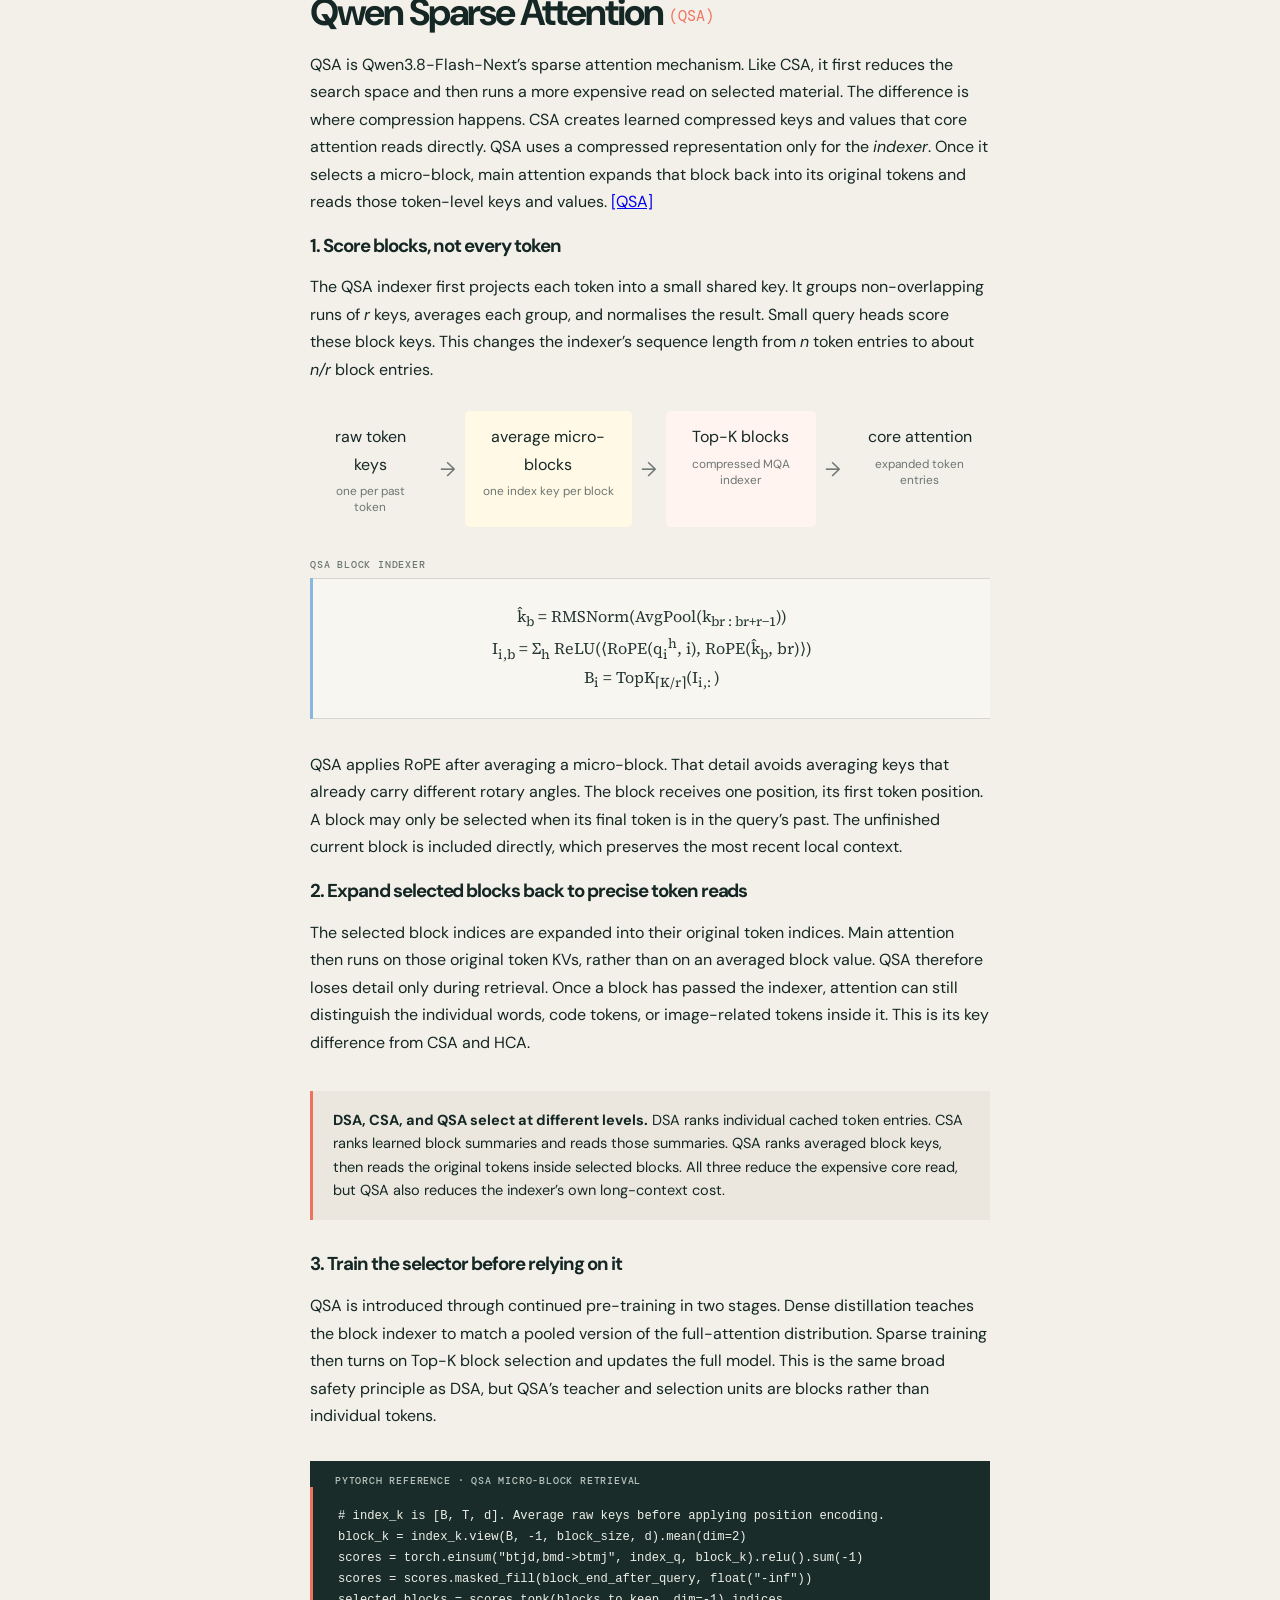
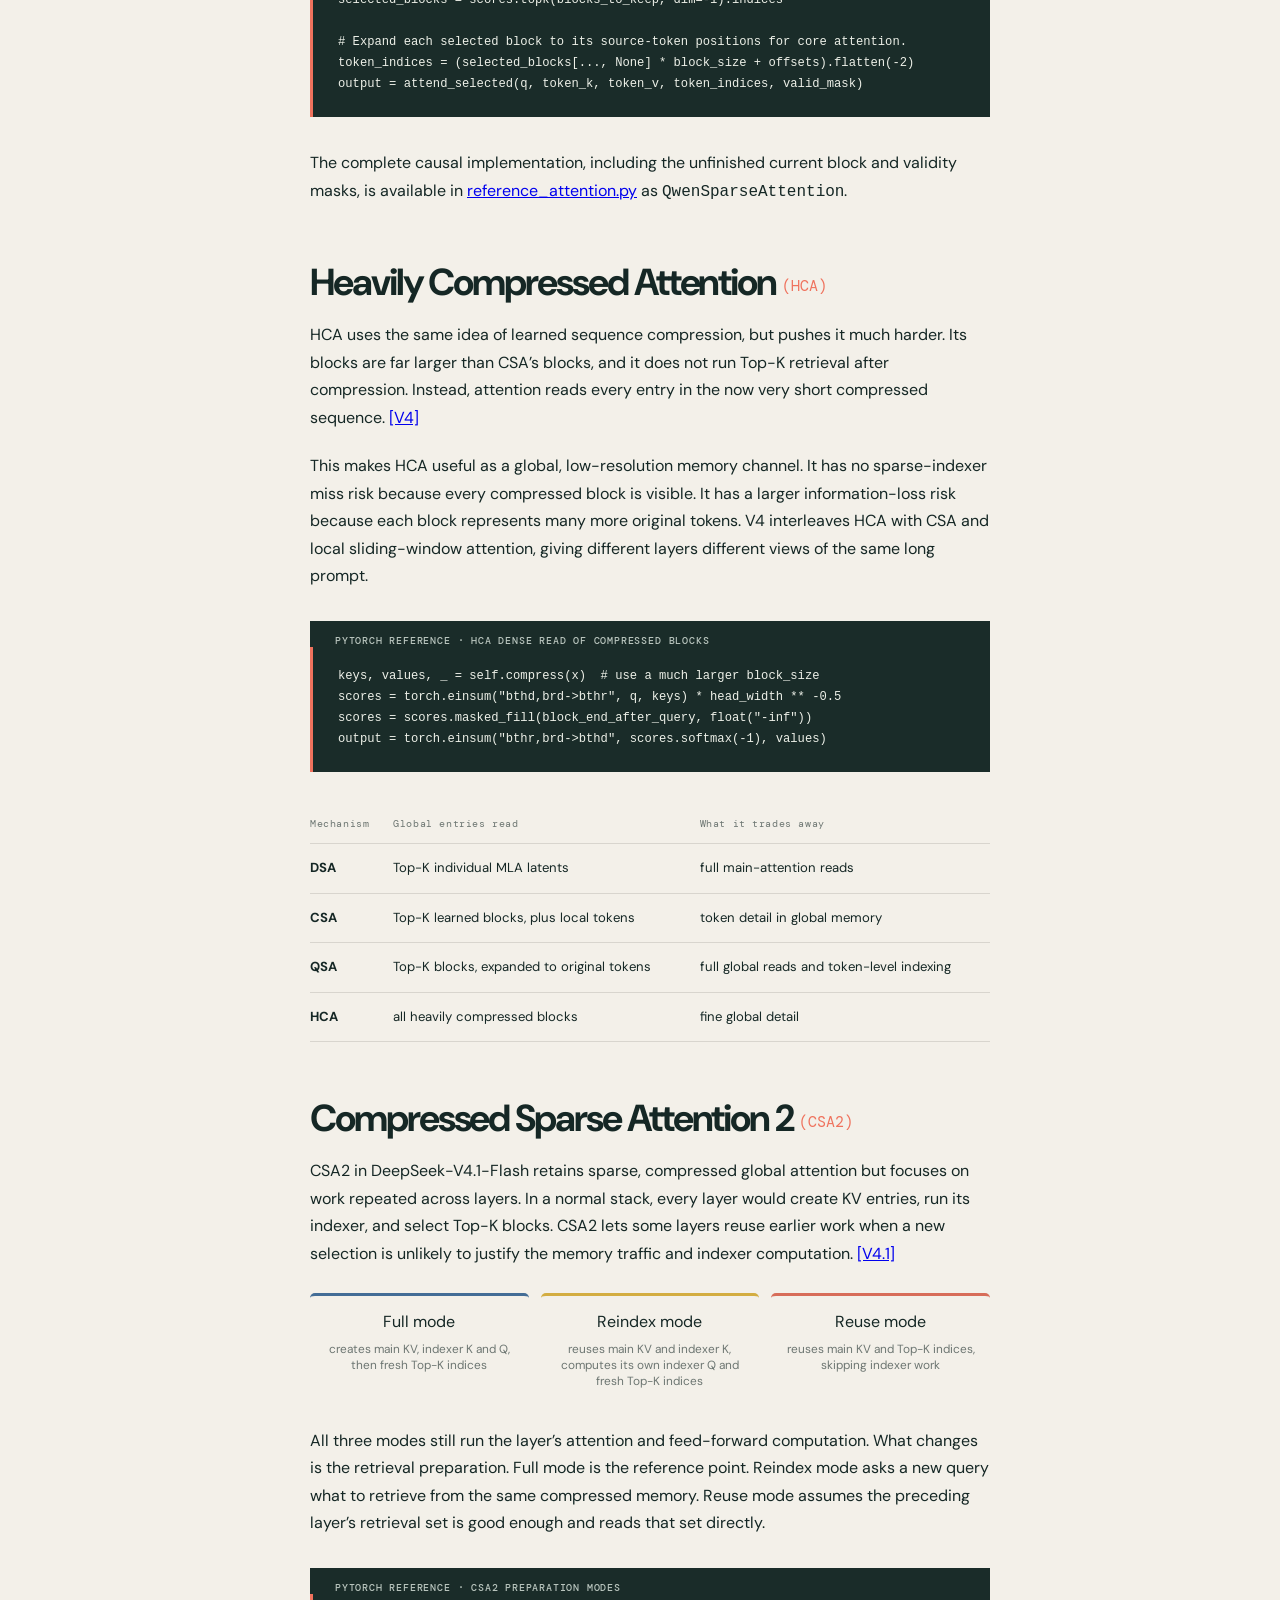
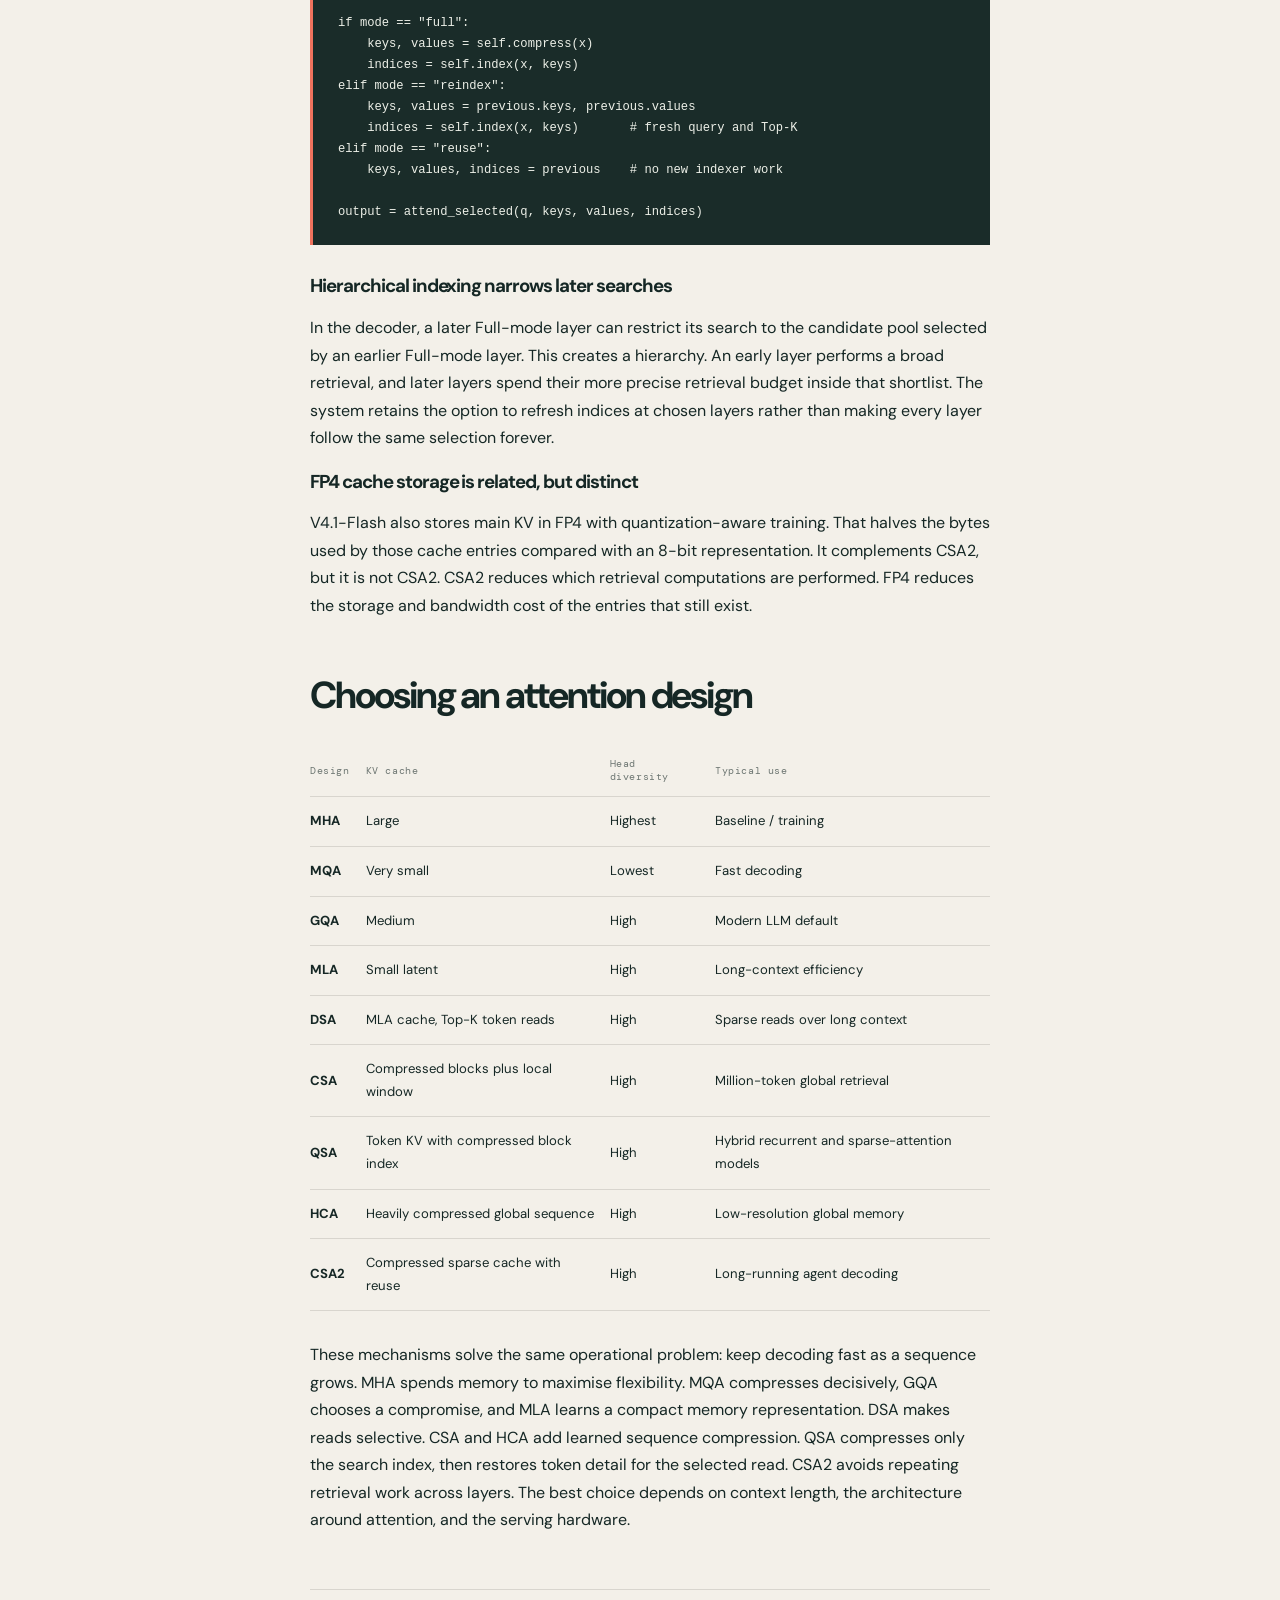
==== commit 89f686ba: "doc: add qwen attention and pos encoding sections to pages" ====
--- a/attention/index.html
+++ b/attention/index.html
@@ -25,8 +25,8 @@
             <p class="article-kicker">The mechanism that lets tokens consult one another.</p>
             <h1>Attention<br/><em>mechanisms</em></h1>
             <p class="article-dek">How a model chooses what to read: dense attention, KV-cache compression, sparse
-                long-context reads, and the layer-sharing designs behind Deepseek V4 and V4.1.</p>
-            <div class="article-meta"><span>25 min read</span><span>Updated Sep 2026</span></div>
+                long-context reads, and the layer-sharing designs behind DeepSeek and Qwen.</p>
+            <div class="article-meta"><span>29 min read</span><span>Updated Sep 2026</span></div>
         </header>
 
         <div class="article-layout">
@@ -39,6 +39,7 @@
                 <a href="#sparse">Sparse attention</a>
                 <a href="#dsa">DeepSeek Sparse Attention</a>
                 <a href="#csa">Compressed Sparse Attention</a>
+                <a href="#qsa">Qwen Sparse Attention</a>
                 <a href="#hca">Heavily Compressed Attention</a>
                 <a href="#csa2">CSA2</a>
                 <a href="#compare">Comparison</a>
@@ -259,7 +260,10 @@
         return self.out(y)</code></pre>
 
                 <h2 id="sparse">Sparse attention</h2>
-                <p>Sparse attention is the general idea of not giving every query a full, expensive read of the past. A model first identifies a small candidate set, then uses normal attention on only those candidates. The candidates can be individual tokens, as in DSA, or learned blocks of tokens, as in CSA. This section introduces the principle before the specific DeepSeek designs that apply it.</p>
+                <p>Sparse attention is the general idea of not giving every query a full, expensive read of the past. A
+                    model first identifies a small candidate set, then uses normal attention on only those candidates.
+                    The candidates can be individual tokens, as in DSA, or learned blocks of tokens, as in CSA. This
+                    section introduces the principle before the specific DeepSeek designs that apply it.</p>
 
                 <h2 id="dsa">DeepSeek Sparse Attention <span>(DSA)</span></h2>
                 <p>DeepSeek-V3.2 is the first model in this sequence to make the <em>read pattern</em> sparse. MLA
@@ -313,7 +317,8 @@
 score = score.masked_fill(future_mask, float("-inf"))
 indices = score.topk(top_k, dim=-1).indices
 output = attend_selected(q, k, v, indices)</code></pre>
-                <p>The complete runnable reference also handles causal validity for early tokens. It is available as <a href="reference_attention.py">reference_attention.py</a>.</p>
+                <p>The complete runnable reference also handles causal validity for early tokens. It is available as <a
+                        href="reference_attention.py">reference_attention.py</a>.</p>
                 <h3>What DSA saves, and what it still pays for</h3>
                 <p>Main attention now processes <em>k</em> values rather than the full length <em>L</em>, reducing that
                     part of the work from O(<em>L</em><sup>2</sup>) to O(<em>Lk</em>). The lightning indexer still
@@ -391,6 +396,66 @@
                     argument, or the last tool result. The global path provides broad retrieval. The local path protects
                     short-range precision that aggressive compression can lose.</p>
 
+                <h2 id="qsa">Qwen Sparse Attention <span>(QSA)</span></h2>
+                <p>QSA is Qwen3.8-Flash-Next’s sparse attention mechanism. Like CSA, it first reduces the search space
+                    and then runs a more expensive read on selected material. The difference is where compression
+                    happens. CSA creates learned compressed keys and values that core attention reads directly. QSA uses
+                    a compressed representation only for the <em>indexer</em>. Once it selects a micro-block, main
+                    attention expands that block back into its original tokens and reads those token-level keys and
+                    values. <a href="#qsa-source">[QSA]</a></p>
+                <h3>1. Score blocks, not every token</h3>
+                <p>The QSA indexer first projects each token into a small shared key. It groups non-overlapping runs of
+                    <em>r</em> keys, averages each group, and normalises the result. Small query heads score these block
+                    keys. This changes the indexer’s sequence length from <em>n</em> token entries to about <em>n/r</em>
+                    block entries.</p>
+                <div class="attention-pipeline">
+                    <div><b>raw token keys</b><span>one per past token</span></div>
+                    <i>→</i>
+                    <div class="compress-node"><b>average micro-blocks</b><span>one index key per block</span></div>
+                    <i>→</i>
+                    <div class="select-node"><b>Top-K blocks</b><span>compressed MQA indexer</span></div>
+                    <i>→</i>
+                    <div><b>core attention</b><span>expanded token entries</span></div>
+                </div>
+                <p class="math-label">QSA BLOCK INDEXER</p>
+                <div class="equation compact-equation">k̂<sub>b</sub> = RMSNorm(AvgPool(k<sub>br :
+                    br+r−1</sub>))<br>I<sub>i,b</sub> = Σ<sub>h</sub> ReLU(⟨RoPE(q<sub>i</sub><sup>h</sup>, i),
+                    RoPE(k̂<sub>b</sub>, br)⟩)<br>B<sub>i</sub> = TopK<sub>⌈K/r⌉</sub>(I<sub>i,: </sub>)
+                </div>
+                <p>QSA applies RoPE after averaging a micro-block. That detail avoids averaging keys that already carry
+                    different rotary angles. The block receives one position, its first token position. A block may only
+                    be selected when its final token is in the query’s past. The unfinished current block is included
+                    directly, which preserves the most recent local context.</p>
+                <h3>2. Expand selected blocks back to precise token reads</h3>
+                <p>The selected block indices are expanded into their original token indices. Main attention then runs
+                    on those original token KVs, rather than on an averaged block value. QSA therefore loses detail only
+                    during retrieval. Once a block has passed the indexer, attention can still distinguish the
+                    individual words, code tokens, or image-related tokens inside it. This is its key difference from
+                    CSA and HCA.</p>
+                <div class="callout"><strong>DSA, CSA, and QSA select at different levels.</strong> DSA ranks individual
+                    cached token entries. CSA ranks learned block summaries and reads those summaries. QSA ranks
+                    averaged block keys, then reads the original tokens inside selected blocks. All three reduce the
+                    expensive core read, but QSA also reduces the indexer’s own long-context cost.
+                </div>
+                <h3>3. Train the selector before relying on it</h3>
+                <p>QSA is introduced through continued pre-training in two stages. Dense distillation teaches the block
+                    indexer to match a pooled version of the full-attention distribution. Sparse training then turns on
+                    Top-K block selection and updates the full model. This is the same broad safety principle as DSA,
+                    but QSA’s teacher and selection units are blocks rather than individual tokens.</p>
+                <p class="code-label">PYTORCH REFERENCE · QSA MICRO-BLOCK RETRIEVAL</p>
+                <pre><code># index_k is [B, T, d]. Average raw keys before applying position encoding.
+block_k = index_k.view(B, -1, block_size, d).mean(dim=2)
+scores = torch.einsum("btjd,bmd-&gt;btmj", index_q, block_k).relu().sum(-1)
+scores = scores.masked_fill(block_end_after_query, float("-inf"))
+selected_blocks = scores.topk(blocks_to_keep, dim=-1).indices
+
+# Expand each selected block to its source-token positions for core attention.
+token_indices = (selected_blocks[..., None] * block_size + offsets).flatten(-2)
+output = attend_selected(q, token_k, token_v, token_indices, valid_mask)</code></pre>
+                <p>The complete causal implementation, including the unfinished current block and validity masks, is
+                    available in <a href="reference_attention.py">reference_attention.py</a> as <code>QwenSparseAttention</code>.
+                </p>
+
                 <h2 id="hca">Heavily Compressed Attention <span>(HCA)</span></h2>
                 <p>HCA uses the same idea of learned sequence compression, but pushes it much harder. Its blocks are far
                     larger than CSA’s blocks, and it does not run Top-K retrieval after compression. Instead, attention
@@ -425,6 +490,11 @@
                             <td>token detail in global memory</td>
                         </tr>
                         <tr>
+                            <td><strong>QSA</strong></td>
+                            <td>Top-K blocks, expanded to original tokens</td>
+                            <td>full global reads and token-level indexing</td>
+                        </tr>
+                        <tr>
                             <td><strong>HCA</strong></td>
                             <td>all heavily compressed blocks</td>
                             <td>fine global detail</td>
@@ -520,6 +590,12 @@
                             <td>Million-token global retrieval</td>
                         </tr>
                         <tr>
+                            <td><strong>QSA</strong></td>
+                            <td>Token KV with compressed block index</td>
+                            <td>High</td>
+                            <td>Hybrid recurrent and sparse-attention models</td>
+                        </tr>
+                        <tr>
                             <td><strong>HCA</strong></td>
                             <td>Heavily compressed global sequence</td>
                             <td>High</td>
@@ -537,7 +613,8 @@
                 <p>These mechanisms solve the same operational problem: keep decoding fast as a sequence grows. MHA
                     spends memory to maximise flexibility. MQA compresses decisively, GQA chooses a compromise, and MLA
                     learns a compact memory representation. DSA makes reads selective. CSA and HCA add learned sequence
-                    compression, while CSA2 avoids repeating retrieval work across layers. The best choice depends on
+                    compression. QSA compresses only the search index, then restores token detail for the selected read.
+                    CSA2 avoids repeating retrieval work across layers. The best choice depends on
                     context length, the architecture around attention, and the serving hardware.</p>
 
                 <hr/>
@@ -548,8 +625,10 @@
                                                                                          href="https://arxiv.org/html/2512.02556">DeepSeek-V3.2:
                     DeepSeek Sparse Attention</a> · <a id="v4-source"
                                                        href="https://arxiv.org/html/2606.19348">DeepSeek-V4: Hybrid
-                    Attention with CSA and HCA</a> · <a id="v41-source"
-                                                        href="https://huggingface.co/deepseek-ai/DeepSeek-V4.1-Flash">DeepSeek-V4.1-Flash:
+                    Attention with CSA and HCA</a> · <a id="qsa-source"
+                                                        href="https://arxiv.org/abs/2608.30320">Qwen3.8-Flash-Next: Qwen
+                    Sparse Attention</a> · <a id="v41-source"
+                                              href="https://huggingface.co/deepseek-ai/DeepSeek-V4.1-Flash">DeepSeek-V4.1-Flash:
                     CSA2</a> · <a
                         href="../linear-attention-residuals/">Kimi Linear & Attention Residuals: sequence and
                     depth</a></p>
